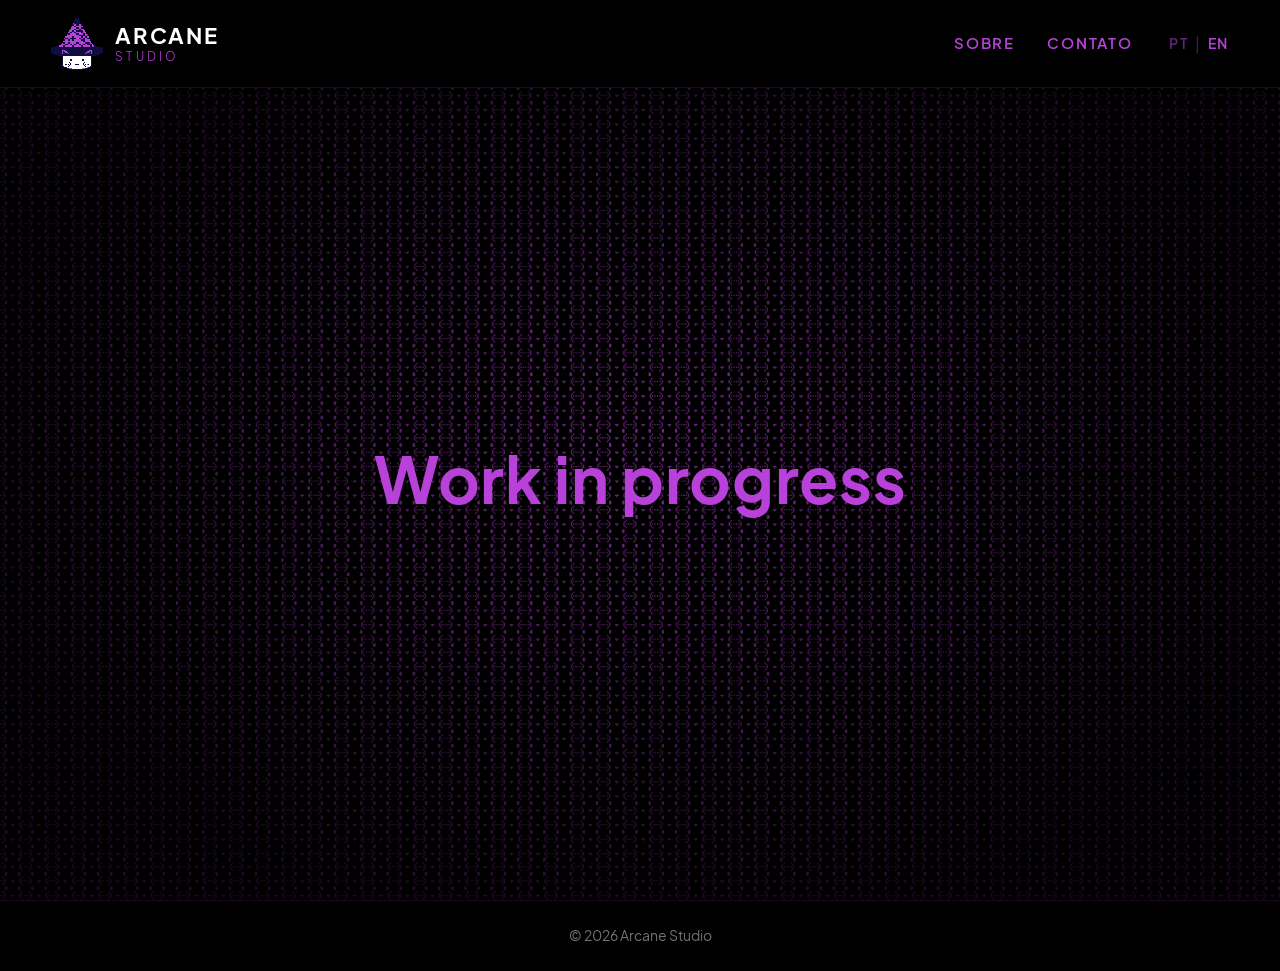
==== beachvolleyballvr/index.html @ 401a867b "add beachvr page and privacy police" ====
<!DOCTYPE html>
<html lang="pt-BR">
  <head>
    <meta charset="UTF-8" />
    <meta name="viewport" content="width=device-width, initial-scale=1.0" />
    <meta name="description" content="Beach Volleyball VR — Arcane Studio" />
    <title>Beach Volleyball VR | Arcane Studio</title>
    <link rel="icon" type="image/png" href="../assets/logos/symbol-official.png" />
    <link rel="stylesheet" href="../css/styles.css" />
  </head>
  <body>
    <header class="site-header">
      <a class="logo" href="../index.html#top" aria-label="Início Arcane Studio">
        <img src="../assets/logos/symbol-official.png" alt="" width="52" height="52" />
        <span class="logo-text">
          <span class="brand">ARCANE</span>
          <span class="studio">STUDIO</span>
        </span>
      </a>
      <nav class="nav" aria-label="Principal">
        <a href="../index.html#about">SOBRE</a>
        <a href="../index.html#contact">CONTATO</a>
        <div class="lang-switch" role="group" aria-label="Idioma">
          <button type="button" class="lang-btn is-active" data-lang="pt" aria-pressed="true">PT</button>
          <span class="lang-sep" aria-hidden="true">|</span>
          <button type="button" class="lang-btn" data-lang="en" aria-pressed="false">EN</button>
        </div>
      </nav>
    </header>

    <main id="top" class="work-in-progress">
      <h1 class="hero-title">Work in progress</h1>
    </main>

    <footer class="site-footer">
      <p>&copy; <span id="year"></span> Arcane Studio</p>
    </footer>

    <script type="module" src="../js/main.js"></script>
  </body>
</html>
---- css/styles.css ----
@font-face {
  font-family: "Pitagon Sans";
  src: url("../assets/fonts/PitagonSansText-Light.ttf") format("truetype");
  font-weight: 300;
  font-style: normal;
  font-display: swap;
}

@font-face {
  font-family: "Pitagon Sans";
  src: url("../assets/fonts/PitagonSansText-Regular.ttf") format("truetype");
  font-weight: 400;
  font-style: normal;
  font-display: swap;
}

@font-face {
  font-family: "Pitagon Sans";
  src: url("../assets/fonts/PitagonSansText-Medium.ttf") format("truetype");
  font-weight: 500;
  font-style: normal;
  font-display: swap;
}

@font-face {
  font-family: "Pitagon Sans";
  src: url("../assets/fonts/PitagonSansText-SemiBold.ttf") format("truetype");
  font-weight: 600;
  font-style: normal;
  font-display: swap;
}

@font-face {
  font-family: "Pitagon Sans";
  src: url("../assets/fonts/PitagonSansText-Bold.ttf") format("truetype");
  font-weight: 700;
  font-style: normal;
  font-display: swap;
}

:root {
  --steel-pink: #b841d9;
  --penn-blue: #042159;
  --midnight-blue: #1c1972;
  --russian-violet: #100e40;
  --jet: #393939;
  --white: #ffffff;
  --black: #000000;
  --header-h: 5.5rem;
}

*,
*::before,
*::after {
  box-sizing: border-box;
  margin: 0;
  padding: 0;
}

html {
  scroll-behavior: smooth;
}

#about,
#contact {
  scroll-margin-top: calc(var(--header-h) + 1rem);
}

body {
  font-family: "Pitagon Sans", "Segoe UI", sans-serif;
  background: var(--black);
  color: var(--white);
  line-height: 1.6;
  overflow-x: hidden;
}

img {
  display: block;
  max-width: 100%;
  height: auto;
}

a {
  color: inherit;
  text-decoration: none;
}

button,
input,
textarea {
  font: inherit;
  color: inherit;
  border: none;
  outline: none;
  background: none;
}

.site-header {
  position: fixed;
  inset: 0 0 auto;
  z-index: 100;
  display: flex;
  align-items: center;
  justify-content: space-between;
  padding: 1rem 4vw;
  height: var(--header-h);
  background: rgba(0, 0, 0, 0.88);
  backdrop-filter: blur(8px);
  border-bottom: 1px solid rgba(184, 65, 217, 0.15);
}

.logo {
  display: inline-flex;
  align-items: center;
  gap: 0.75rem;
}

.logo img {
  width: 3.25rem;
  height: 3.25rem;
  image-rendering: pixelated;
}

.logo-text {
  display: flex;
  flex-direction: column;
  line-height: 1;
}

.logo-text .brand {
  font-family: "Pitagon Sans", sans-serif;
  font-size: 1.35rem;
  font-weight: 700;
  letter-spacing: 0.08em;
  color: var(--white);
}

.logo-text .studio {
  font-size: 0.72rem;
  font-weight: 300;
  letter-spacing: 0.28em;
  color: var(--steel-pink);
  margin-top: 0.25rem;
}

.nav {
  display: flex;
  gap: 2rem;
}

.nav a {
  color: var(--steel-pink);
  font-weight: 600;
  font-size: 0.95rem;
  letter-spacing: 0.12em;
  transition: color 0.25s ease, text-shadow 0.25s ease;
}

.nav a:hover {
  color: var(--white);
  text-shadow: 0 0 18px rgba(184, 65, 217, 0.55);
}

.lang-switch {
  display: inline-flex;
  align-items: center;
  gap: 0.45rem;
  margin-left: 0.25rem;
}

.lang-sep {
  color: rgba(184, 65, 217, 0.45);
  font-weight: 300;
  user-select: none;
}

.lang-btn {
  color: rgba(184, 65, 217, 0.55);
  font-weight: 600;
  font-size: 0.85rem;
  letter-spacing: 0.12em;
  cursor: pointer;
  padding: 0;
  transition: color 0.25s ease, text-shadow 0.25s ease;
}

.lang-btn:hover {
  color: var(--white);
  text-shadow: 0 0 18px rgba(184, 65, 217, 0.55);
}

.lang-btn.is-active {
  color: var(--steel-pink);
}

.hero {
  min-height: 100vh;
  display: grid;
  place-items: center;
  padding: calc(var(--header-h) + 2rem) 1.5rem 4rem;
  background-color: var(--black);
  background-image: url("../assets/patterns/pattern-cat-purple.png");
  background-size: 420px auto;
  background-repeat: repeat;
  position: relative;
}

.work-in-progress {
  min-height: 100vh;
  display: grid;
  place-items: center;
  padding: calc(var(--header-h) + 2rem) 1.5rem 4rem;
  background-color: var(--black);
  background-image: url("../assets/patterns/pattern-cat-purple.png");
  background-size: 420px auto;
  position: relative;
  isolation: isolate;
}

.work-in-progress::before {
  content: "";
  position: absolute;
  inset: 0;
  z-index: -1;
  background: radial-gradient(ellipse at center, rgba(0, 0, 0, 0.35) 0%, rgba(0, 0, 0, 0.82) 75%);
}

.work-in-progress .hero-title {
  text-align: center;
}

.hero::before {
  content: "";
  position: absolute;
  inset: 0;
  background: radial-gradient(ellipse at center, rgba(0, 0, 0, 0.35) 0%, rgba(0, 0, 0, 0.82) 75%);
  pointer-events: none;
}

.hero-content {
  position: relative;
  z-index: 1;
  text-align: center;
  max-width: min(900px, 92vw);
}

.hero-title {
  font-family: "Pitagon Sans", sans-serif;
  font-size: clamp(2.2rem, 5.2vw, 4rem);
  font-weight: 700;
  line-height: 1.2;
  color: var(--steel-pink);
  letter-spacing: 0.01em;
  animation: heroIn 1.1s ease both;
}

@keyframes heroIn {
  from {
    opacity: 0;
    transform: translateY(28px) scale(0.98);
  }
  to {
    opacity: 1;
    transform: translateY(0) scale(1);
  }
}

.about {
  display: grid;
  grid-template-columns: minmax(0, 1fr) minmax(0, 1.15fr);
  gap: clamp(2rem, 5vw, 5rem);
  align-items: center;
  padding: clamp(4rem, 8vw, 7rem) 8vw;
  background: linear-gradient(180deg, var(--russian-violet) 0%, var(--penn-blue) 100%);
}

.about-visual {
  display: flex;
  justify-content: center;
}

.about-visual img {
  width: min(100%, 340px);
  image-rendering: pixelated;
  filter: drop-shadow(0 20px 40px rgba(184, 65, 217, 0.25));
  animation: floaty 5s ease-in-out infinite;
}

@keyframes floaty {
  0%,
  100% {
    transform: translateY(0);
  }
  50% {
    transform: translateY(-12px);
  }
}

.about-label {
  color: var(--steel-pink);
  font-weight: 700;
  letter-spacing: 0.2em;
  font-size: 0.95rem;
  margin-bottom: 0.75rem;
}

.about-title {
  color: var(--steel-pink);
  font-size: clamp(1.6rem, 3vw, 2.35rem);
  font-weight: 700;
  line-height: 1.25;
  margin-bottom: 1.25rem;
  max-width: 16ch;
}

.about-body {
  color: var(--white);
  font-size: clamp(1rem, 1.4vw, 1.15rem);
  font-weight: 300;
  max-width: 42ch;
}

.engine {
  padding: 3.5rem 8vw 0;
  background: var(--black);
}

.engine-row {
  display: flex;
  align-items: center;
  justify-content: space-between;
  gap: 1.5rem;
  flex-wrap: wrap;
  margin-bottom: 2.5rem;
}

.engine-title {
  color: var(--steel-pink);
  font-size: clamp(1.4rem, 2.5vw, 2rem);
  font-weight: 700;
}

.btn {
  display: inline-flex;
  align-items: center;
  justify-content: center;
  gap: 0.65rem;
  border-radius: 999px;
  padding: 0.85rem 1.6rem;
  font-weight: 600;
  letter-spacing: 0.04em;
  transition: transform 0.2s ease, box-shadow 0.2s ease, background 0.2s ease;
  cursor: pointer;
}

.btn:hover {
  transform: translateY(-2px);
}

.btn-engine {
  background: var(--midnight-blue);
  color: var(--white);
  box-shadow: 0 0 0 1px rgba(184, 65, 217, 0.35);
}

.btn-engine:hover {
  background: var(--steel-pink);
  box-shadow: 0 10px 30px rgba(184, 65, 217, 0.35);
}

.btn-engine img {
  width: 1.25rem;
  height: 1.25rem;
}

.engine-band {
  height: clamp(4.5rem, 10vw, 7rem);
  background-image: url("../assets/patterns/mesh-pixel.png");
  background-size: auto 100%;
  background-repeat: repeat-x;
  background-position: center;
  opacity: 0.85;
  border-top: 1px solid rgba(184, 65, 217, 0.2);
  border-bottom: 1px solid rgba(184, 65, 217, 0.2);
}

.features {
  padding: clamp(4rem, 8vw, 6.5rem) 8vw;
  background: var(--russian-violet);
  text-align: center;
}

.features-intro {
  color: var(--steel-pink);
  font-size: clamp(1.25rem, 2.4vw, 1.85rem);
  font-weight: 600;
  max-width: 24ch;
  margin: 0 auto 3.5rem;
  line-height: 1.35;
}

.features-grid {
  display: grid;
  grid-template-columns: repeat(3, minmax(0, 1fr));
  gap: clamp(2rem, 5vw, 4rem);
  max-width: 1000px;
  margin: 0 auto;
}

.feature {
  display: flex;
  flex-direction: column;
  align-items: center;
  gap: 1.25rem;
}

.feature img {
  width: 4.5rem;
  height: 4.5rem;
  object-fit: contain;
  image-rendering: pixelated;
  transition: transform 0.35s ease;
}

.feature:hover img {
  transform: scale(1.08) rotate(-3deg);
}

.feature p {
  color: var(--white);
  font-size: 1rem;
  font-weight: 400;
  max-width: 16ch;
  line-height: 1.4;
}

.contact {
  padding: clamp(4rem, 8vw, 6rem) 8vw;
  background: linear-gradient(180deg, var(--penn-blue) 0%, var(--russian-violet) 100%);
}

.contact-heading {
  font-size: clamp(2rem, 4vw, 3rem);
  font-weight: 700;
  letter-spacing: 0.08em;
  margin-bottom: 2rem;
  color: var(--white);
}

.contact-list {
  list-style: none;
  display: flex;
  flex-direction: column;
  gap: 1.1rem;
}

.contact-list a {
  display: inline-flex;
  align-items: center;
  gap: 0.9rem;
  color: var(--white);
  font-size: clamp(1rem, 1.5vw, 1.15rem);
  transition: color 0.2s ease;
}

.contact-list a:hover {
  color: var(--steel-pink);
}

.contact-list img {
  width: 1.6rem;
  height: 1.6rem;
  object-fit: contain;
  flex-shrink: 0;
}

.message {
  position: relative;
  padding: clamp(4rem, 8vw, 6.5rem) 8vw;
  background-color: var(--black);
  background-image: url("../assets/patterns/pattern-cat-blue.png");
  background-size: 480px auto;
  background-repeat: repeat;
  overflow: hidden;
}

.message::before {
  content: "";
  position: absolute;
  inset: 0;
  background: rgba(0, 0, 0, 0.72);
}

.message-mascot {
  position: absolute;
  width: clamp(7rem, 16vw, 12rem);
  opacity: 0.22;
  image-rendering: pixelated;
  pointer-events: none;
  z-index: 0;
}

.message-mascot.tl {
  top: 1.5rem;
  left: 1.5rem;
}

.message-mascot.tr {
  top: 1.5rem;
  right: 1.5rem;
  transform: scaleX(-1);
}

.message-mascot.bl {
  bottom: 1.5rem;
  left: 1.5rem;
}

.message-mascot.br {
  bottom: 1.5rem;
  right: 1.5rem;
  transform: scaleX(-1);
}

.message-inner {
  position: relative;
  z-index: 1;
  max-width: 520px;
  margin: 0 auto;
}

.message-title {
  text-align: center;
  font-size: clamp(1.5rem, 3vw, 2.1rem);
  font-weight: 700;
  letter-spacing: 0.14em;
  margin-bottom: 2rem;
}

.form {
  display: flex;
  flex-direction: column;
  gap: 1rem;
}

.form input,
.form textarea {
  width: 100%;
  background: var(--penn-blue);
  border: 1px solid rgba(184, 65, 217, 0.25);
  border-radius: 4px;
  padding: 0.95rem 1.1rem;
  color: var(--white);
  transition: border-color 0.2s ease, box-shadow 0.2s ease;
}

.form input::placeholder,
.form textarea::placeholder {
  color: rgba(255, 255, 255, 0.55);
}

.form input:focus,
.form textarea:focus {
  border-color: var(--steel-pink);
  box-shadow: 0 0 0 3px rgba(184, 65, 217, 0.2);
}

.form textarea {
  min-height: 140px;
  resize: vertical;
}

.btn-send {
  align-self: center;
  margin-top: 0.75rem;
  min-width: 10rem;
  background: var(--steel-pink);
  color: var(--white);
  box-shadow: 0 8px 28px rgba(184, 65, 217, 0.35);
}

.btn-send:hover {
  background: #c85ee6;
  box-shadow: 0 12px 36px rgba(184, 65, 217, 0.5);
}

.form-status {
  text-align: center;
  min-height: 1.5rem;
  font-size: 0.95rem;
  color: var(--steel-pink);
  opacity: 0;
  transition: opacity 0.3s ease;
}

.form-status.is-visible {
  opacity: 1;
}

.site-footer {
  padding: 1.5rem 8vw;
  text-align: center;
  background: var(--black);
  color: rgba(255, 255, 255, 0.45);
  font-size: 0.85rem;
  border-top: 1px solid rgba(184, 65, 217, 0.12);
}

.site-footer .privacy-link {
  display: inline-block;
  margin-top: 0.35rem;
  color: var(--steel-pink);
  transition: color 0.2s ease;
}

.site-footer .privacy-link:hover {
  color: var(--white);
}

.privacy-page {
  min-height: 100vh;
  padding: calc(var(--header-h) + 3rem) 8vw 4rem;
  background: linear-gradient(180deg, var(--russian-violet) 0%, var(--penn-blue) 100%);
}

.privacy-content {
  max-width: 860px;
  margin: 0 auto;
}

.privacy-content h1 {
  color: var(--steel-pink);
  font-size: clamp(2.2rem, 5vw, 3.5rem);
  line-height: 1.2;
  margin-bottom: 0.4rem;
}

.privacy-content .last-updated {
  color: rgba(255, 255, 255, 0.7);
  margin-bottom: 2.25rem;
}

.privacy-content section {
  margin-top: 2rem;
}

.privacy-content h2 {
  color: var(--steel-pink);
  font-size: clamp(1.25rem, 2.5vw, 1.6rem);
  line-height: 1.3;
  margin-bottom: 0.65rem;
}

.privacy-content p,
.privacy-content li {
  color: rgba(255, 255, 255, 0.9);
  font-size: 1rem;
  font-weight: 300;
}

.privacy-content p + p {
  margin-top: 0.8rem;
}

.privacy-content ul {
  padding-left: 1.4rem;
  margin-top: 0.6rem;
}

.privacy-content li + li {
  margin-top: 0.3rem;
}

.privacy-content a {
  color: var(--steel-pink);
  text-decoration: underline;
  text-underline-offset: 0.2em;
}

.privacy-content a:hover {
  color: var(--white);
}

.reveal {
  opacity: 0;
  transform: translateY(24px);
  transition: opacity 0.7s ease, transform 0.7s ease;
}

.reveal.is-visible {
  opacity: 1;
  transform: translateY(0);
}

@media (max-width: 860px) {
  .about {
    grid-template-columns: 1fr;
    text-align: center;
  }

  .about-title,
  .about-body {
    margin-left: auto;
    margin-right: auto;
  }

  .about-visual img {
    width: min(100%, 260px);
  }

  .features-grid {
    grid-template-columns: 1fr;
    gap: 2.5rem;
  }

  .engine-row {
    flex-direction: column;
    align-items: flex-start;
  }

  .message-mascot {
    opacity: 0.12;
  }
}

@media (max-width: 560px) {
  .site-header {
    padding: 0.85rem 5vw;
  }

  .logo img {
    width: 2.6rem;
    height: 2.6rem;
  }

  .logo-text .brand {
    font-size: 1.1rem;
  }

  .nav {
    gap: 1.1rem;
  }

  .nav a {
    font-size: 0.8rem;
  }

  .hero-content {
    max-width: min(900px, 92vw);
  }

  .message-mascot.tl,
  .message-mascot.tr {
    display: none;
  }
}
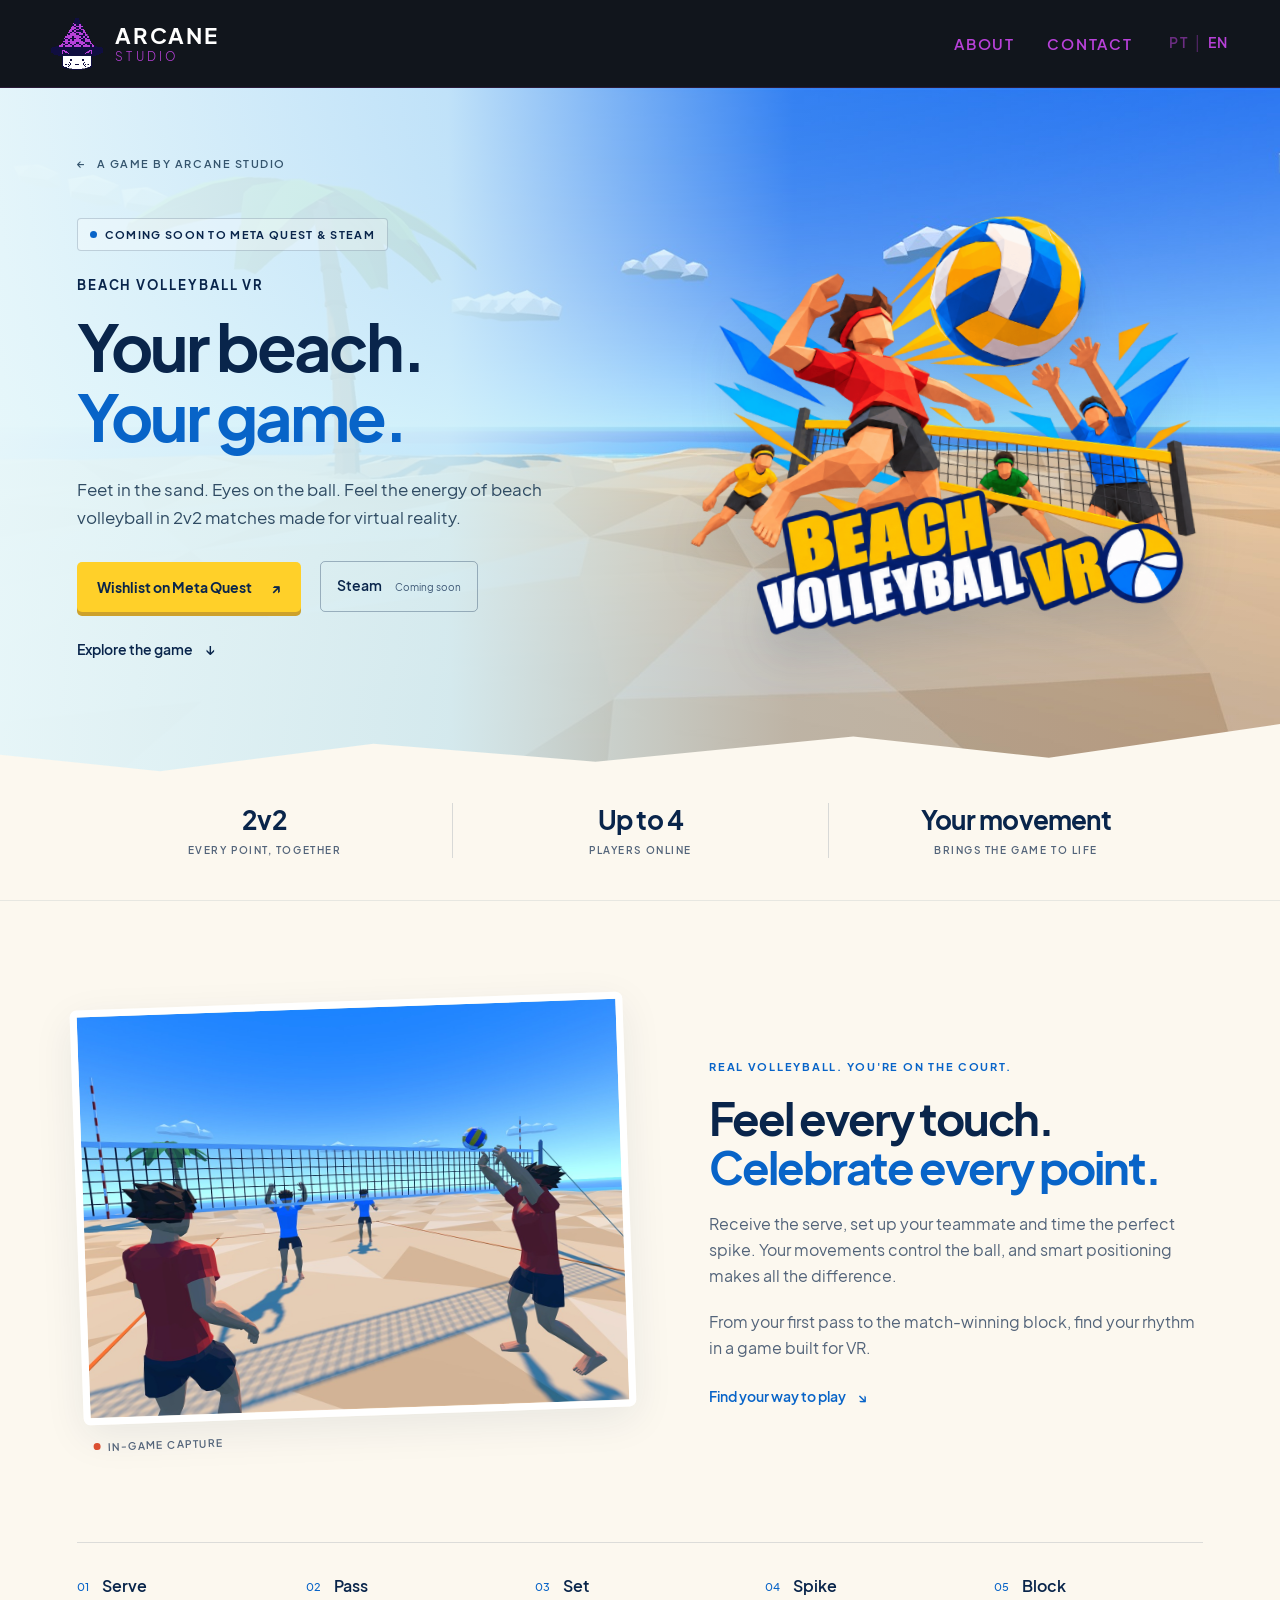
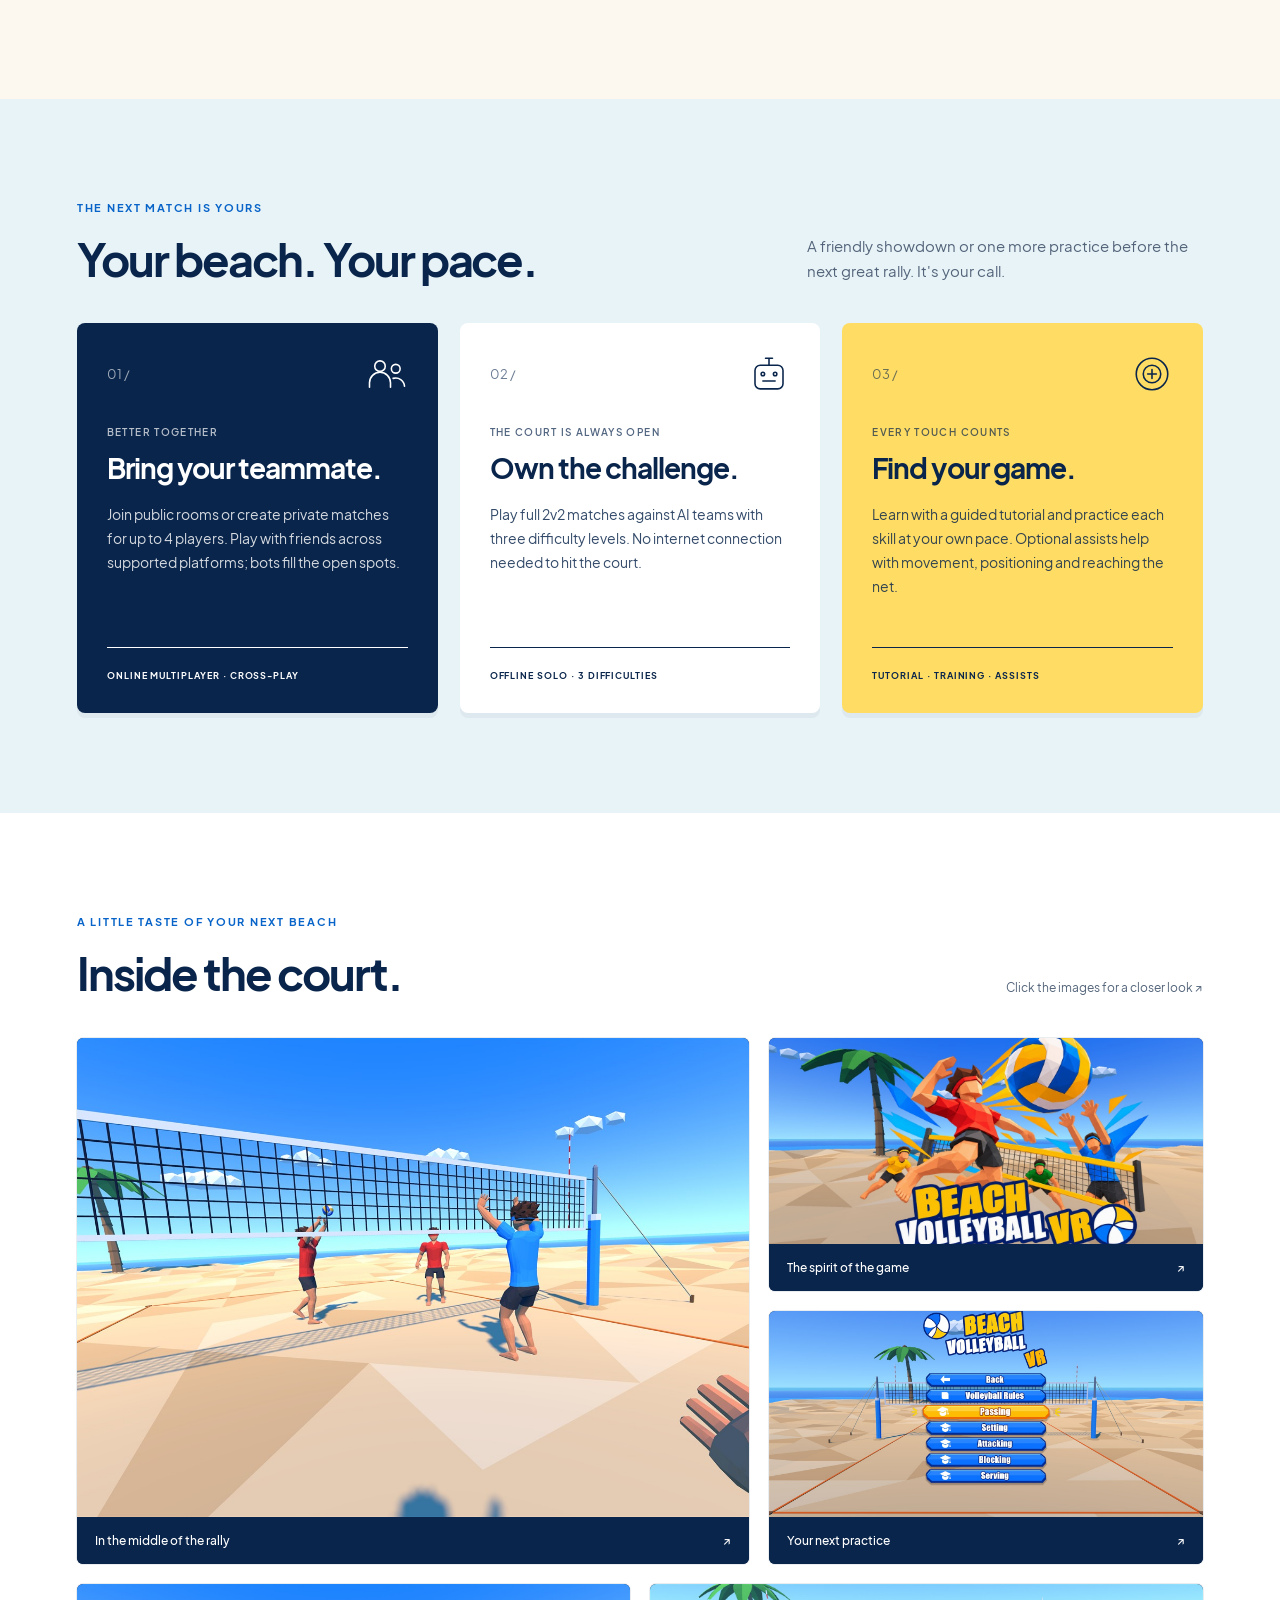
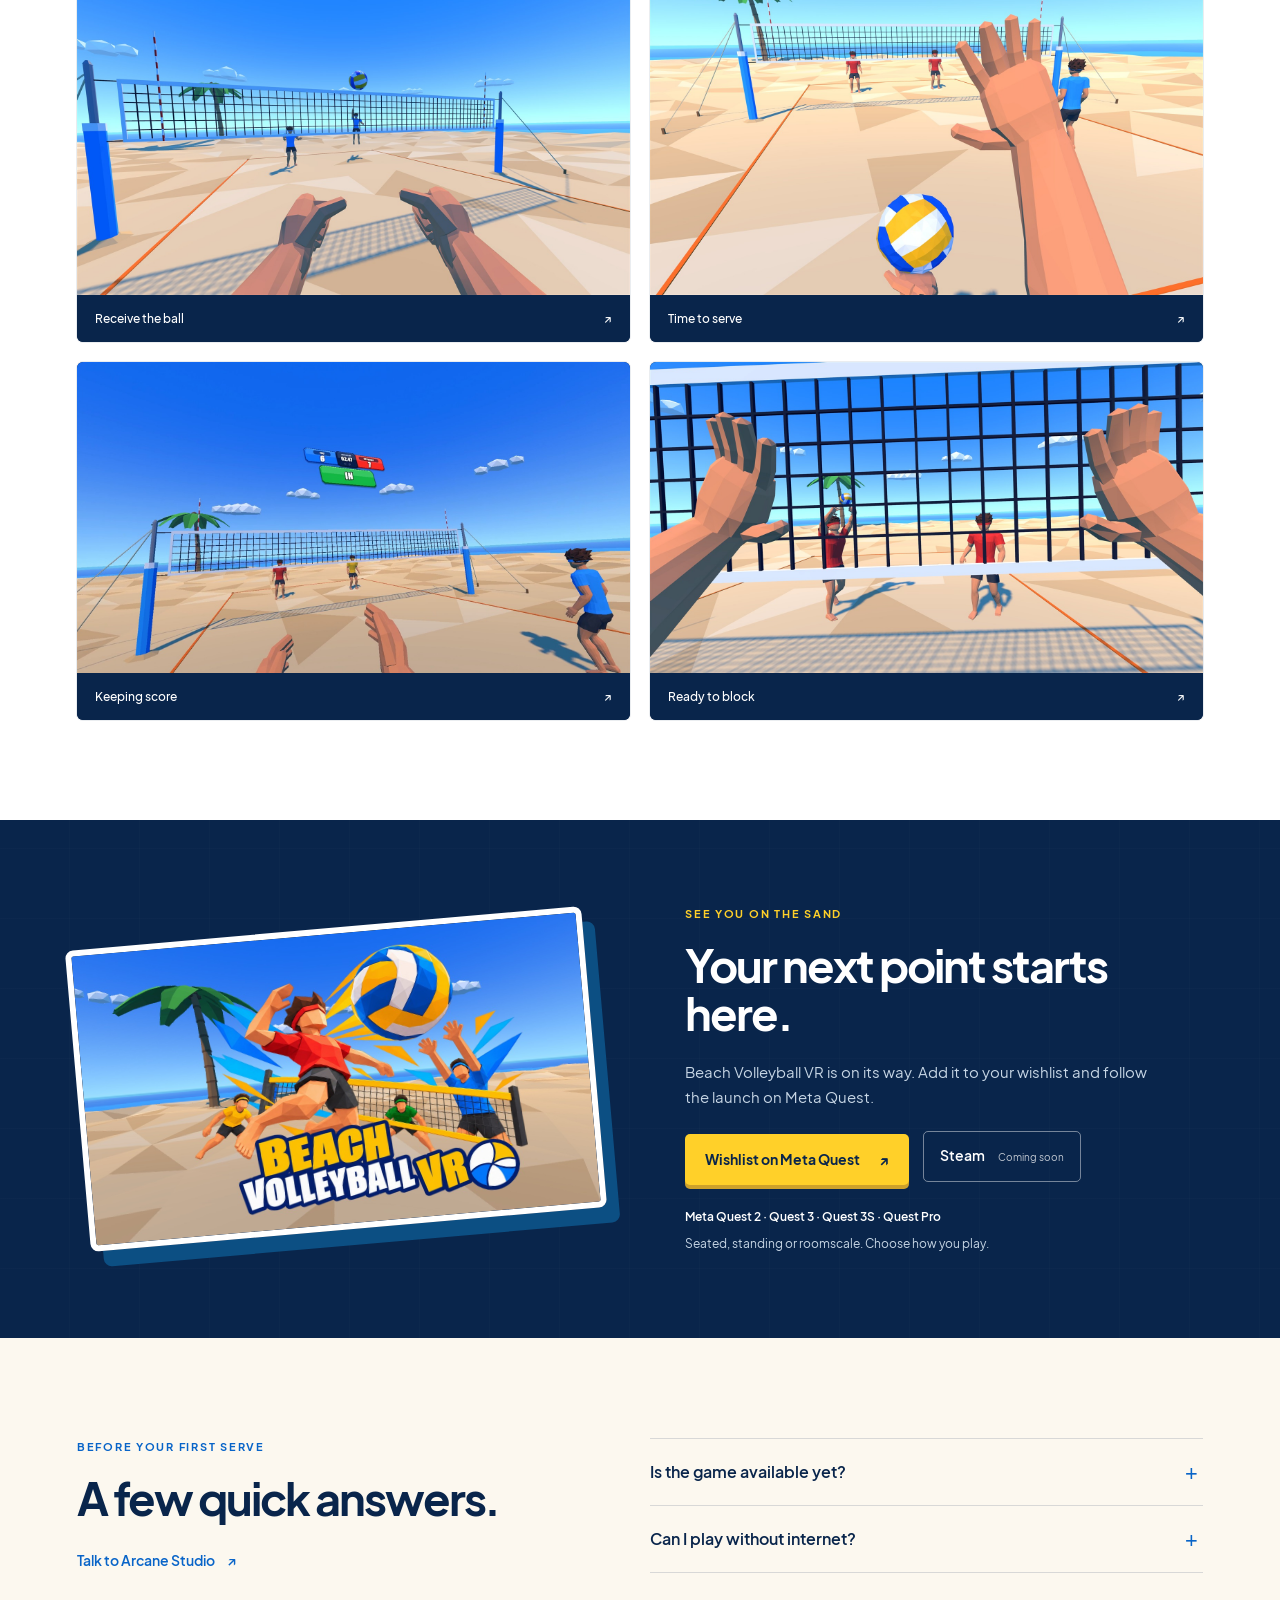
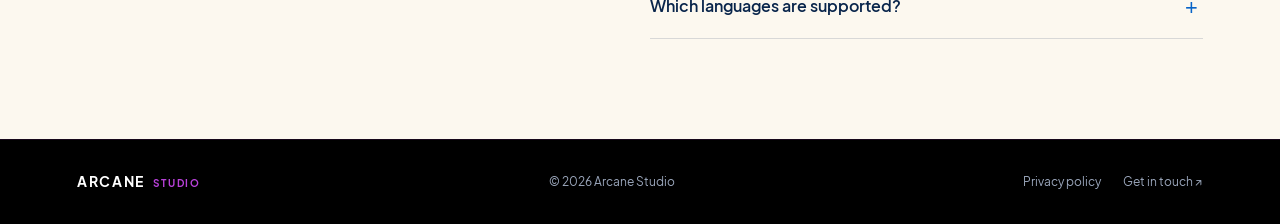
==== commit 423fdd02: "update beach volleyball vr page" ====
--- a/beachvolleyballvr/index.html
+++ b/beachvolleyballvr/index.html
@@ -3,24 +3,91 @@
   <head>
     <meta charset="UTF-8" />
     <meta name="viewport" content="width=device-width, initial-scale=1.0" />
-    <meta name="description" content="Beach Volleyball VR — Arcane Studio" />
-    <title>Beach Volleyball VR | Arcane Studio</title>
+    <meta name="theme-color" content="#09254b" />
+    <title data-i18n="page_title">Beach Volleyball VR — Vôlei de praia em VR | Arcane Studio</title>
+    <meta name="robots" content="index, follow, max-image-preview:large" />
+    <meta name="description" data-i18n-content="meta_description" content="Entre na quadra em Beach Volleyball VR. Vôlei de praia 2v2, multiplayer online, partidas solo e treino em realidade virtual. Em breve no Meta Quest e na Steam." />
+    <meta property="og:title" content="Beach Volleyball VR | Arcane Studio" />
+    <meta property="og:description" data-i18n-content="meta_description" content="Entre na quadra em Beach Volleyball VR. Vôlei de praia 2v2, multiplayer online, partidas solo e treino em realidade virtual. Em breve no Meta Quest e na Steam." />
+    <meta property="og:site_name" content="Arcane Studio" />
+    <meta property="og:locale" data-i18n-content="social_locale" content="pt_BR" />
+    <meta property="og:type" content="website" />
+    <meta property="og:url" content="https://arcanestudio.dev.br/beachvolleyballvr/" />
+    <meta property="og:image" content="https://arcanestudio.dev.br/assets/beachvolleyballvr/store-main.jpg" />
+    <meta property="og:image:width" content="1232" />
+    <meta property="og:image:height" content="706" />
+    <meta property="og:image:alt" data-i18n-content="social_image_alt" content="Arte oficial de Beach Volleyball VR com jogadores e uma bola de vôlei na praia" />
+    <meta name="twitter:card" content="summary_large_image" />
+    <meta name="twitter:title" content="Beach Volleyball VR | Arcane Studio" />
+    <meta name="twitter:description" data-i18n-content="meta_description" content="Entre na quadra em Beach Volleyball VR. Vôlei de praia 2v2, multiplayer online, partidas solo e treino em realidade virtual. Em breve no Meta Quest e na Steam." />
+    <meta name="twitter:image" content="https://arcanestudio.dev.br/assets/beachvolleyballvr/store-main.jpg" />
+    <meta name="twitter:image:alt" data-i18n-content="social_image_alt" content="Arte oficial de Beach Volleyball VR com jogadores e uma bola de vôlei na praia" />
+    <link rel="canonical" href="https://arcanestudio.dev.br/beachvolleyballvr/" />
     <link rel="icon" type="image/png" href="../assets/logos/symbol-official.png" />
+    <link rel="preload" as="image" href="../assets/beachvolleyballvr/key-art.png" />
     <link rel="stylesheet" href="../css/styles.css" />
+    <link rel="stylesheet" href="../css/beachvolleyballvr.css" />
+    <script type="application/ld+json">
+      {
+        "@context": "https://schema.org",
+        "@graph": [
+          {
+            "@type": "Organization",
+            "@id": "https://arcanestudio.dev.br/#organization",
+            "name": "Arcane Studio",
+            "url": "https://arcanestudio.dev.br/",
+            "logo": "https://arcanestudio.dev.br/assets/logos/symbol-official.png"
+          },
+          {
+            "@type": "WebSite",
+            "@id": "https://arcanestudio.dev.br/#website",
+            "name": "Arcane Studio",
+            "url": "https://arcanestudio.dev.br/",
+            "publisher": { "@id": "https://arcanestudio.dev.br/#organization" }
+          },
+          {
+            "@type": "WebPage",
+            "@id": "https://arcanestudio.dev.br/beachvolleyballvr/#webpage",
+            "url": "https://arcanestudio.dev.br/beachvolleyballvr/",
+            "name": "Beach Volleyball VR | Arcane Studio",
+            "inLanguage": "pt-BR",
+            "isPartOf": { "@id": "https://arcanestudio.dev.br/#website" },
+            "mainEntity": { "@id": "https://arcanestudio.dev.br/beachvolleyballvr/#game" },
+            "primaryImageOfPage": { "@type": "ImageObject", "url": "https://arcanestudio.dev.br/assets/beachvolleyballvr/store-main.jpg", "width": 1232, "height": 706 }
+          },
+          {
+            "@type": "VideoGame",
+            "@id": "https://arcanestudio.dev.br/beachvolleyballvr/#game",
+            "name": "Beach Volleyball VR",
+            "url": "https://arcanestudio.dev.br/beachvolleyballvr/",
+            "description": "Jogo de vôlei de praia em realidade virtual com partidas 2v2, multiplayer online para até quatro jogadores, partidas solo offline contra IA e treino guiado. Em breve no Meta Quest e na Steam.",
+            "genre": ["Sports", "Volleyball"],
+            "applicationCategory": "GameApplication",
+            "gamePlatform": ["Meta Quest 2", "Meta Quest 3", "Meta Quest 3S", "Meta Quest Pro", "Steam"],
+            "playMode": ["https://schema.org/SinglePlayer", "https://schema.org/MultiPlayer", "https://schema.org/CoOp"],
+            "numberOfPlayers": { "@type": "QuantitativeValue", "minValue": 1, "maxValue": 4 },
+            "inLanguage": ["pt-BR", "en", "es-ES", "fr-FR", "de", "ja", "zh-CN"],
+            "publisher": { "@id": "https://arcanestudio.dev.br/#organization" },
+            "author": { "@id": "https://arcanestudio.dev.br/#organization" },
+            "image": "https://arcanestudio.dev.br/assets/beachvolleyballvr/store-main.jpg",
+            "screenshot": ["https://arcanestudio.dev.br/assets/beachvolleyballvr/gameplay-team.jpg", "https://arcanestudio.dev.br/assets/beachvolleyballvr/gameplay-court.jpg", "https://arcanestudio.dev.br/assets/beachvolleyballvr/gameplay-pass.jpg", "https://arcanestudio.dev.br/assets/beachvolleyballvr/gameplay-serve.jpg", "https://arcanestudio.dev.br/assets/beachvolleyballvr/gameplay-score.jpg", "https://arcanestudio.dev.br/assets/beachvolleyballvr/gameplay-block.jpg"],
+            "sameAs": ["https://www.meta.com/experiences/beach-volleyball-vr/1376538408868746/"]
+          }
+        ]
+      }
+    </script>
   </head>
-  <body>
+  <body class="beach-page">
+    <a class="skip-link" href="#main" data-i18n="skip">Pular para o conteúdo</a>
     <header class="site-header">
-      <a class="logo" href="../index.html#top" aria-label="Início Arcane Studio">
+      <a class="logo" href="../" data-i18n-aria="logo_home" aria-label="Início Arcane Studio">
         <img src="../assets/logos/symbol-official.png" alt="" width="52" height="52" />
-        <span class="logo-text">
-          <span class="brand">ARCANE</span>
-          <span class="studio">STUDIO</span>
-        </span>
+        <span class="logo-text"><span class="brand">ARCANE</span><span class="studio">STUDIO</span></span>
       </a>
-      <nav class="nav" aria-label="Principal">
-        <a href="../index.html#about">SOBRE</a>
-        <a href="../index.html#contact">CONTATO</a>
-        <div class="lang-switch" role="group" aria-label="Idioma">
+      <nav class="nav" data-i18n-aria="nav_primary" aria-label="Principal">
+        <a href="../#about" data-i18n="nav_about">SOBRE</a>
+        <a href="../#contact" data-i18n="nav_contact">CONTATO</a>
+        <div class="lang-switch" role="group" data-i18n-aria="lang_switch" aria-label="Idioma">
           <button type="button" class="lang-btn is-active" data-lang="pt" aria-pressed="true">PT</button>
           <span class="lang-sep" aria-hidden="true">|</span>
           <button type="button" class="lang-btn" data-lang="en" aria-pressed="false">EN</button>
@@ -28,14 +95,100 @@
       </nav>
     </header>
 
-    <main id="top" class="work-in-progress">
-      <h1 class="hero-title">Work in progress</h1>
+    <main id="main">
+      <section class="beach-hero" aria-labelledby="game-title">
+        <div class="hero-scene" aria-hidden="true"></div>
+        <div class="beach-container hero-layout">
+          <div class="beach-hero-copy">
+            <a class="back-link" href="../"><span aria-hidden="true">←</span> <span data-i18n="back">UM JOGO DA ARCANE STUDIO</span></a>
+            <p class="release-tag"><span class="status-dot" aria-hidden="true"></span><span data-i18n="release">EM BREVE NO META QUEST E NA STEAM</span></p>
+            <h1 class="game-name" id="game-title">BEACH VOLLEYBALL VR</h1>
+            <p class="hero-tagline"><span data-i18n="hero_line_one">A praia é sua.</span><br /><span class="hero-accent" data-i18n="hero_line_two">O jogo também.</span></p>
+            <p class="hero-description" data-i18n="hero_description">Pés na areia. Olhos na bola. Sinta a energia do vôlei de praia em partidas 2v2 feitas para a realidade virtual.</p>
+            <div class="hero-actions">
+              <a class="beach-button button-yellow" href="https://www.meta.com/pt-br/experiences/beach-volleyball-vr/1376538408868746/" target="_blank" rel="noopener noreferrer"><span data-i18n="wishlist">Lista de desejos no Meta Quest</span><span aria-hidden="true">↗</span></a>
+              <a class="steam-link" role="link" aria-disabled="true"><span>Steam</span><span data-i18n="steam_soon">Em breve</span></a>
+              <a class="text-link" href="#gameplay"><span data-i18n="explore">Conheça o jogo</span><span aria-hidden="true">↓</span></a>
+            </div>
+          </div>
+          <div class="hero-art">
+            <img src="../assets/beachvolleyballvr/key-art.png" width="1280" height="720" fetchpriority="high" alt="Arte de Beach Volleyball VR: uma cortada e um bloqueio em uma partida de vôlei de praia" data-i18n-alt="key_art_alt" />
+          </div>
+        </div>
+        <svg class="sand-edge" viewBox="0 0 1440 70" preserveAspectRatio="none" aria-hidden="true"><path d="M0 39L180 60L420 25L670 48L960 16L1180 43L1440 0V70H0Z" fill="currentColor" /></svg>
+      </section>
+
+      <div class="quick-facts">
+        <div class="beach-container facts-grid">
+          <p><strong>2v2</strong><span data-i18n="fact_matches">CADA PONTO, EM EQUIPE</span></p>
+          <p><strong data-i18n="fact_players_value">Até 4</strong><span data-i18n="fact_players">JOGADORES ONLINE</span></p>
+          <p><strong data-i18n="fact_movement_value">Seu movimento</strong><span data-i18n="fact_movement">DÁ VIDA À JOGADA</span></p>
+        </div>
+      </div>
+
+      <section class="gameplay-section beach-section" id="gameplay" aria-labelledby="gameplay-title">
+        <div class="beach-container gameplay-grid">
+          <figure class="gameplay-photo">
+            <img src="../assets/beachvolleyballvr/gameplay-team.jpg" alt="Duas equipes disputam a bola junto à rede em uma quadra de praia" data-i18n-alt="team_alt" width="1600" height="900" loading="lazy" />
+            <figcaption><span class="photo-dot" aria-hidden="true"></span><span data-i18n="in_game">CAPTURA DO JOGO</span></figcaption>
+          </figure>
+          <div class="section-copy">
+            <p class="eyebrow" data-i18n="gameplay_label">É VÔLEI. É VOCÊ EM QUADRA.</p>
+            <h2 id="gameplay-title"><span data-i18n="gameplay_title_one">Sinta cada toque.</span><br /><span class="blue-text" data-i18n="gameplay_title_two">Vibre a cada ponto.</span></h2>
+            <p data-i18n="gameplay_body">Receba o saque, levante para sua dupla e encontre a hora certa de cortar. Aqui, seus movimentos comandam a bola, e uma boa posição faz toda a diferença.</p>
+            <p data-i18n="gameplay_body_two">Da primeira manchete ao bloqueio decisivo, entre no ritmo de uma partida feita para VR.</p>
+            <a class="text-link blue-text" href="#play"><span data-i18n="find_mode">Encontre seu jeito de jogar</span><span aria-hidden="true">↘</span></a>
+          </div>
+        </div>
+        <div class="beach-container movement-strip" aria-label="Ações de vôlei" data-i18n-aria="movement_label">
+          <span><b>01</b><span data-i18n="move_serve">Saque</span></span><span><b>02</b><span data-i18n="move_pass">Manchete</span></span><span><b>03</b><span data-i18n="move_set">Levantamento</span></span><span><b>04</b><span data-i18n="move_spike">Cortada</span></span><span><b>05</b><span data-i18n="move_block">Bloqueio</span></span>
+        </div>
+      </section>
+
+      <section class="play-section beach-section" id="play" aria-labelledby="play-title">
+        <div class="beach-container">
+          <div class="section-heading"><div><p class="eyebrow" data-i18n="play_label">A PRÓXIMA PARTIDA É SUA</p><h2 id="play-title" data-i18n="play_title">Sua praia. Seu ritmo.</h2></div><p data-i18n="play_intro">Uma disputa entre amigos ou só mais um treino antes do próximo grande rally. Você escolhe.</p></div>
+          <div class="mode-grid">
+            <article class="mode-card mode-online"><div class="mode-top"><span class="mode-number">01 /</span><svg viewBox="0 0 48 48" fill="none" aria-hidden="true"><circle cx="16" cy="15" r="6"/><circle cx="34" cy="18" r="5"/><path d="M4 39v-5a12 12 0 0124 0v5M31 29a10 10 0 0113 9"/></svg></div><p class="mode-kicker" data-i18n="online_kicker">JUNTOS NA AREIA</p><h3 data-i18n="online_title">Chame sua dupla.</h3><p data-i18n="online_body">Entre em salas públicas ou crie partidas privadas para até 4 jogadores. Jogue com amigos entre plataformas compatíveis; bots completam as vagas livres.</p><span class="mode-bottom" data-i18n="online_bottom">MULTIPLAYER ONLINE · CROSS-PLAY</span></article>
+            <article class="mode-card mode-solo"><div class="mode-top"><span class="mode-number">02 /</span><svg viewBox="0 0 48 48" fill="none" aria-hidden="true"><rect x="8" y="14" width="32" height="27" rx="6"/><path d="M24 14V6M20 6h8M17 32h14"/><circle cx="17" cy="24" r="2"/><circle cx="31" cy="24" r="2"/></svg></div><p class="mode-kicker" data-i18n="solo_kicker">A QUADRA ESTÁ SEMPRE ABERTA</p><h3 data-i18n="solo_title">O desafio é seu.</h3><p data-i18n="solo_body">Dispute partidas 2v2 completas contra equipes de IA, com três níveis de dificuldade. Sem precisar de internet para entrar em quadra.</p><span class="mode-bottom" data-i18n="solo_bottom">SOLO OFFLINE · 3 DIFICULDADES</span></article>
+            <article class="mode-card mode-training"><div class="mode-top"><span class="mode-number">03 /</span><svg viewBox="0 0 48 48" fill="none" aria-hidden="true"><circle cx="24" cy="24" r="18"/><circle cx="24" cy="24" r="10"/><path d="M24 19v10M19 24h10"/></svg></div><p class="mode-kicker" data-i18n="training_kicker">CADA TOQUE CONTA</p><h3 data-i18n="training_title">Encontre seu jogo.</h3><p data-i18n="training_body">Aprenda com o tutorial guiado e pratique cada fundamento no seu tempo. Assistências opcionais ajudam na movimentação, no posicionamento e no alcance à rede.</p><span class="mode-bottom" data-i18n="training_bottom">TUTORIAL · TREINO · ASSISTÊNCIAS</span></article>
+          </div>
+        </div>
+      </section>
+
+      <section class="gallery-section beach-section" id="gallery" aria-labelledby="gallery-title">
+        <div class="beach-container">
+          <div class="section-heading"><div><p class="eyebrow" data-i18n="gallery_label">UM PEDACINHO DA SUA PRÓXIMA PRAIA</p><h2 id="gallery-title" data-i18n="gallery_title">Dentro da quadra.</h2></div><span class="gallery-hint" data-i18n="gallery_hint">Clique nas imagens para ampliar ↗</span></div>
+          <div class="gallery-grid">
+            <button class="gallery-item gallery-featured" type="button" data-gallery="../assets/beachvolleyballvr/gameplay-court.jpg"><img src="../assets/beachvolleyballvr/gameplay-court.jpg" alt="Visão em primeira pessoa de um rally, com um jogador preparando um bloqueio" data-i18n-alt="court_alt" width="1600" height="900" loading="lazy" /><span><span data-i18n="gallery_rally">No meio do rally</span><span aria-hidden="true">↗</span></span></button>
+            <button class="gallery-item" type="button" data-gallery="../assets/beachvolleyballvr/store-main.jpg"><img src="../assets/beachvolleyballvr/store-main.jpg" alt="Arte oficial de Beach Volleyball VR sobre a praia do jogo" data-i18n-alt="store_alt" width="1232" height="706" loading="lazy" /><span><span data-i18n="gallery_art">O clima do jogo</span><span aria-hidden="true">↗</span></span></button>
+            <button class="gallery-item" type="button" data-gallery="../assets/beachvolleyballvr/training.jpg"><img src="../assets/beachvolleyballvr/training.jpg" alt="Menu de treino com opções para praticar os fundamentos do vôlei" data-i18n-alt="training_alt" width="1600" height="900" loading="lazy" /><span><span data-i18n="gallery_training">Seu próximo treino</span><span aria-hidden="true">↗</span></span></button>
+          </div>
+          <div class="gallery-more">
+            <button class="gallery-item" type="button" data-gallery="../assets/beachvolleyballvr/gameplay-pass.jpg"><img src="../assets/beachvolleyballvr/gameplay-pass.jpg" alt="Visão em primeira pessoa de um jogador recebendo a bola com uma manchete" data-i18n-alt="pass_alt" width="1600" height="900" loading="lazy" /><span><span data-i18n="gallery_pass">A recepção</span><span aria-hidden="true">↗</span></span></button>
+            <button class="gallery-item" type="button" data-gallery="../assets/beachvolleyballvr/gameplay-serve.jpg"><img src="../assets/beachvolleyballvr/gameplay-serve.jpg" alt="Jogador com a bola em uma mão e a outra levantada para sacar" data-i18n-alt="serve_alt" width="1600" height="900" loading="lazy" /><span><span data-i18n="gallery_serve">Hora do saque</span><span aria-hidden="true">↗</span></span></button>
+            <button class="gallery-item" type="button" data-gallery="../assets/beachvolleyballvr/gameplay-score.jpg"><img src="../assets/beachvolleyballvr/gameplay-score.jpg" alt="Jogador olhando para o placar e o tempo de partida acima da quadra" data-i18n-alt="score_alt" width="1600" height="900" loading="lazy" /><span><span data-i18n="gallery_score">De olho no placar</span><span aria-hidden="true">↗</span></span></button>
+            <button class="gallery-item" type="button" data-gallery="../assets/beachvolleyballvr/gameplay-block.jpg"><img src="../assets/beachvolleyballvr/gameplay-block.jpg" alt="Visão em primeira pessoa de um jogador com as mãos levantadas junto à rede, preparando um bloqueio" data-i18n-alt="block_alt" width="1600" height="900" loading="lazy" /><span><span data-i18n="gallery_block">Pronto para o bloqueio</span><span aria-hidden="true">↗</span></span></button>
+          </div>
+        </div>
+      </section>
+
+      <section class="wishlist-section" id="wishlist" aria-labelledby="wishlist-title">
+        <div class="beach-container wishlist-layout">
+          <div class="wishlist-art"><img src="../assets/beachvolleyballvr/store-main.jpg" width="1232" height="706" alt="" loading="lazy" /></div>
+          <div class="wishlist-copy"><p class="eyebrow" data-i18n="wishlist_label">NOS VEMOS NA AREIA</p><h2 id="wishlist-title" data-i18n="wishlist_title">Seu próximo ponto começa aqui.</h2><p data-i18n="wishlist_body">Beach Volleyball VR está chegando. Adicione à sua lista de desejos e acompanhe o lançamento no Meta Quest.</p><div class="store-actions"><a class="beach-button button-yellow" href="https://www.meta.com/pt-br/experiences/beach-volleyball-vr/1376538408868746/" target="_blank" rel="noopener noreferrer"><span data-i18n="wishlist">Lista de desejos no Meta Quest</span><span aria-hidden="true">↗</span></a><a class="steam-link" role="link" aria-disabled="true"><span>Steam</span><span data-i18n="steam_soon">Em breve</span></a></div><p class="platforms">Meta Quest 2 · Quest 3 · Quest 3S · Quest Pro</p><p class="play-styles" data-i18n="play_styles">Sentado, em pé ou em escala do cômodo. Você escolhe como jogar.</p></div>
+        </div>
+      </section>
+      <section class="questions-section beach-section" aria-labelledby="questions-title">
+        <div class="beach-container questions-grid"><div><p class="eyebrow" data-i18n="questions_label">ANTES DO PRIMEIRO SAQUE</p><h2 id="questions-title" data-i18n="questions_title">Dúvidas rápidas.</h2><a class="text-link blue-text" href="mailto:arcane2dstudio@gmail.com"><span data-i18n="contact_us">Fale com a Arcane Studio</span><span aria-hidden="true">↗</span></a></div><div class="questions-list">
+          <details><summary data-i18n="faq_release_q">O jogo já está disponível?</summary><p data-i18n="faq_release_a">Ainda não. Beach Volleyball VR está listado como “Em breve” no Meta Quest. Acompanhe a página da loja para novidades sobre o lançamento.</p></details>
+          <details><summary data-i18n="faq_offline_q">Posso jogar sem internet?</summary><p data-i18n="faq_offline_a">Sim. As partidas solo contra a IA funcionam offline. Para jogar multiplayer online, é necessária uma conexão com a internet.</p></details>
+          <details><summary data-i18n="faq_languages_q">Quais idiomas são compatíveis?</summary><p data-i18n="faq_languages_a">Português (Brasil), inglês, espanhol (Espanha), francês (França), alemão, japonês e chinês (China).</p></details>
+        </div></div>
+      </section>
     </main>
-
-    <footer class="site-footer">
-      <p>&copy; <span id="year"></span> Arcane Studio</p>
-    </footer>
-
-    <script type="module" src="../js/main.js"></script>
+    <footer class="site-footer beach-footer"><a class="footer-brand" href="../">ARCANE <span>STUDIO</span></a><p>© <span id="year">2026</span> Arcane Studio</p><div class="footer-links"><a href="../privacypolice/" data-i18n="privacy">Política de privacidade</a><a href="mailto:arcane2dstudio@gmail.com" data-i18n="footer_contact">Entre em contato ↗</a></div></footer>
+    <dialog class="image-dialog" aria-label="Imagem ampliada" data-i18n-aria="dialog_label"><button type="button" class="dialog-close" aria-label="Fechar imagem" data-i18n-aria="dialog_close">×</button><img src="../assets/beachvolleyballvr/store-main.jpg" alt="" /><p class="dialog-caption"></p></dialog>
+    <script type="module" src="../js/beachvolleyballvr.js"></script>
   </body>
 </html>
--- a/css/beachvolleyballvr.css
+++ b/css/beachvolleyballvr.css
@@ -0,0 +1,100 @@
+.beach-page{--ink:#09254b;--ocean:#0864c8;--sand:#fcf8ef;--sun:#ffd029;--muted:#53647a;background:var(--sand);color:var(--ink);line-height:1.65;overflow-x:clip}
+.beach-page .site-header{background:#08080deF;backdrop-filter:blur(12px)}
+.beach-page .nav{align-items:center}
+.beach-page a:focus-visible,.beach-page button:focus-visible,.beach-page summary:focus-visible{outline:3px solid #0c76e8;outline-offset:6px;border-radius:3px}
+.skip-link{position:fixed;top:-100px;left:1rem;z-index:200;background:var(--sun);padding:.6rem 1rem;color:var(--ink)}.skip-link:focus{top:1rem}
+.beach-container{width:min(1280px,88%);margin-inline:auto}
+.beach-section{padding:100px 0;scroll-margin-top:var(--header-h)}
+.beach-page .hero-tagline,.beach-page h2,.beach-page h3{font-weight:700;line-height:1.08;letter-spacing:-.045em}
+.beach-page h2{font-size:clamp(2.15rem,3.5vw,3.5rem)}
+.beach-hero{position:relative;isolation:isolate;padding-top:var(--header-h);overflow:hidden;background:#9ad8f5}
+.hero-scene{position:absolute;inset:var(--header-h) 0 0;z-index:-2;background:url('../assets/beachvolleyballvr/beach-hero.jpg') center bottom/cover no-repeat}
+.hero-scene:after{content:"";position:absolute;inset:0;background:linear-gradient(90deg,rgba(231,247,250,.98),rgba(215,242,250,.88) 35%,rgba(183,226,248,.18) 62%,transparent)}
+.hero-layout{display:grid;grid-template-columns:1fr 1.12fr;align-items:center;min-height:690px;padding-block:45px 95px;gap:0;position:relative}
+.beach-hero-copy{position:relative;z-index:2}
+.back-link{display:inline-flex;align-items:center;gap:.65rem;font-size:.68rem;letter-spacing:.14em;font-weight:600;color:#34546d;margin-bottom:45px}
+.back-link:hover{color:var(--ocean)}
+.release-tag{display:flex;align-items:center;gap:.5rem;width:fit-content;font-size:.68rem;letter-spacing:.12em;font-weight:700;padding:.4rem .75rem;border:1px solid #09254b30;border-radius:4px;margin-bottom:24px;background:#ffffff50}
+.status-dot{width:7px;height:7px;border-radius:50%;background:var(--ocean)}
+.beach-page .game-name{font-size:.8rem;font-weight:700;line-height:1.65;letter-spacing:.15em;margin-bottom:14px}
+.beach-page .hero-tagline{font-size:clamp(3rem,5.1vw,5.1rem);max-width:12ch}
+.hero-accent{color:var(--ocean)}
+.hero-description{font-size:1.05rem;max-width:42ch;margin-top:25px;color:#2f4b63}
+.hero-actions{display:flex;gap:1.2rem;align-items:center;flex-wrap:wrap;margin-top:30px}
+.beach-button{display:inline-flex;align-items:center;justify-content:center;gap:1.2rem;padding:1rem 1.25rem;border-radius:5px;font-size:.9rem;font-weight:700;line-height:1.3;box-shadow:0 4px 0 #cda12b;transition:transform .2s,box-shadow .2s}
+.button-yellow{background:var(--sun);color:var(--ink)}
+.steam-link{display:inline-flex;gap:.8rem;align-items:center;justify-content:center;min-height:51px;padding:.8rem 1rem;border:1px solid #09254b50;border-radius:5px;font-size:.87rem;font-weight:600;cursor:default;color:var(--ink)}.steam-link>span+span{font-size:.65rem;font-weight:400;opacity:.75}.wishlist-copy .steam-link{color:#fff;border-color:#ffffff70;margin-top:18px}.wishlist-copy .store-actions{display:flex;flex-wrap:wrap;gap:14px;align-items:center}.footer-links{display:flex;gap:22px}.footer-links a:hover{color:white}
+.beach-button:hover{transform:translateY(-3px);box-shadow:0 7px 0 #cda12b}
+.text-link{display:inline-flex;gap:.75rem;align-items:center;font-size:.86rem;font-weight:600;padding-block:.5rem;line-height:1.4}
+.text-link:hover{text-decoration:underline;text-underline-offset:5px}
+.hero-art{position:relative;width:125%;margin-left:-8%;margin-top:32px;transform:rotate(-4deg)}
+.hero-art>img{width:100%;filter:drop-shadow(0 25px 22px #123d6c24)}
+.sand-edge{position:absolute;bottom:-1px;width:100%;height:55px;color:var(--sand);z-index:3}
+.quick-facts{background:var(--sand);padding:25px 0 42px;border-bottom:1px solid #09254b15}
+.facts-grid{display:grid;grid-template-columns:repeat(3,1fr)}
+.facts-grid p{display:flex;flex-direction:column;align-items:center;justify-content:center;gap:5px;padding-inline:1rem;text-align:center}
+.facts-grid p+p{border-left:1px solid #09254b25}
+.facts-grid strong{font-size:clamp(1.25rem,2vw,1.85rem);letter-spacing:-.03em;line-height:1.3}
+.facts-grid p>span{font-size:.65rem;font-weight:600;letter-spacing:.15em;color:var(--muted)}
+.gameplay-grid{display:grid;grid-template-columns:1.12fr 1fr;gap:7%;align-items:center}
+.gameplay-photo{position:relative;transform:rotate(-2deg);margin:0 0 25px}
+.gameplay-photo>img{width:100%;aspect-ratio:4/3;object-fit:cover;border:7px solid #fff;border-radius:7px;box-shadow:0 12px 40px #09254b14}
+.gameplay-photo figcaption{font-size:.65rem;font-weight:600;letter-spacing:.14em;display:flex;align-items:center;gap:7px;margin:13px 0 0 9px;color:var(--muted)}
+.photo-dot{width:7px;height:7px;background:#db4f31;border-radius:50%}
+.eyebrow{font-size:.68rem;font-weight:700;letter-spacing:.16em;color:var(--ocean);margin-bottom:18px}
+.blue-text{color:var(--ocean)}
+.section-copy>p:not(.eyebrow){color:var(--muted);margin-top:20px;font-size:.98rem;max-width:47ch}
+.section-copy>.text-link{margin-top:19px}
+.movement-strip{display:grid;grid-template-columns:repeat(5,1fr);margin-top:70px;padding-top:30px;border-top:1px solid #09254b22;gap:20px}
+.movement-strip>span{display:flex;gap:13px;align-items:center;font-weight:600;font-size:1rem}
+.movement-strip b{font-size:.7rem;color:var(--ocean);font-weight:500}
+.play-section{background:#e8f3f7;position:relative}
+.section-heading{display:flex;align-items:end;justify-content:space-between;gap:40px;margin-bottom:40px}
+.section-heading>p{max-width:36ch;color:var(--muted);font-size:.95rem}
+.mode-grid{display:grid;grid-template-columns:repeat(3,1fr);gap:22px}
+.mode-card{padding:30px;display:flex;flex-direction:column;background:#fff;border-radius:8px;box-shadow:0 5px 0 #09254b0c;min-height:390px}
+.mode-online{background:var(--ink);color:#fff}.mode-solo{background:#fff}.mode-training{background:#ffdc63}
+.mode-top{display:flex;align-items:center;justify-content:space-between;margin-bottom:30px}
+.mode-number{font-size:.8rem;opacity:.6}.mode-top svg{width:42px;height:42px;stroke:currentColor;stroke-width:1.8;stroke-linecap:round;stroke-linejoin:round}
+.mode-kicker{font-size:.6rem;letter-spacing:.14em;font-weight:600;margin-bottom:12px;opacity:.7}
+.beach-page h3{font-size:1.75rem;letter-spacing:-.035em}
+.mode-card>p:not(.mode-kicker){font-size:.9rem;opacity:.83;margin-top:20px;margin-bottom:30px}
+.mode-bottom{font-size:.59rem;letter-spacing:.1em;font-weight:700;margin-top:auto;padding-top:20px;border-top:1px solid currentColor}
+.gallery-section{background:#fff}
+.gallery-hint{color:var(--muted);font-size:.78rem}
+.gallery-grid{display:grid;grid-template-columns:1.55fr 1fr;grid-template-rows:1fr 1fr;gap:20px}
+.gallery-more{display:grid;grid-template-columns:repeat(2,minmax(0,1fr));gap:20px;margin-top:20px}
+.gallery-more .gallery-item img{aspect-ratio:16/9}
+.gallery-item{position:relative;overflow:hidden;cursor:zoom-in;border-radius:6px;min-width:0;display:flex;flex-direction:column;box-shadow:0 0 0 1px #09254b15;text-align:left;background:var(--ink)}
+.gallery-item img{width:100%;aspect-ratio:2.1;object-fit:cover;transition:transform .4s}
+.gallery-item:hover img{transform:scale(1.035)}
+.gallery-featured{grid-row:span 2}.gallery-featured img{flex:1;aspect-ratio:auto;object-fit:cover;min-height:0}
+.gallery-item>span{display:flex;justify-content:space-between;width:100%;font-weight:500;padding:13px 18px;font-size:.78rem;background:var(--ink);color:white;z-index:1}
+.wishlist-section{padding:85px 0;background:var(--ink);color:#fff;overflow:hidden;position:relative}
+.wishlist-section:before{content:"";position:absolute;inset:0;background:repeating-linear-gradient(0deg,transparent,transparent 69px,#ffffff07 70px),repeating-linear-gradient(90deg,transparent,transparent 69px,#ffffff07 70px);pointer-events:none}
+.wishlist-layout{display:grid;grid-template-columns:1fr 1fr;gap:8%;align-items:center;position:relative}
+.wishlist-art{transform:rotate(-5deg);border:6px solid #ffffff;border-radius:8px;box-shadow:12px 16px 0 #0c4f83;overflow:hidden}
+.wishlist-art img{width:100%}
+.wishlist-copy .eyebrow{color:var(--sun)}.wishlist-copy h2{max-width:14ch}
+.wishlist-copy>p:not(.eyebrow){color:#c7d6e5;margin-top:22px;font-size:.95rem;max-width:44ch}
+.wishlist-copy .beach-button{margin-top:25px}.wishlist-copy .platforms{font-size:.72rem!important;color:#fff!important;font-weight:600}
+.wishlist-copy .play-styles{font-size:.73rem!important;margin-top:8px!important}
+.questions-grid{display:grid;grid-template-columns:1fr 1.2fr;gap:10%}
+.questions-grid .text-link{margin-top:20px}
+.questions-list details{border-bottom:1px solid #09254b26}.questions-list details:first-child{border-top:1px solid #09254b26}
+.questions-list summary{list-style:none;cursor:pointer;padding:20px 35px 20px 0;position:relative;font-size:.97rem;font-weight:600}
+.questions-list summary::-webkit-details-marker{display:none}.questions-list summary:after{content:"+";position:absolute;right:5px;color:var(--ocean);font-weight:400;font-size:1.3rem;top:15px}
+.questions-list details[open] summary:after{content:"−"}.questions-list details p{font-size:.92rem;color:var(--muted);padding:0 30px 20px 0}
+.beach-footer{display:flex;align-items:center;justify-content:space-between;text-align:left;padding:30px 6%;font-size:.75rem;color:#9ba7bc}
+.footer-brand{color:white;font-weight:700;letter-spacing:.12em;font-size:.9rem}.footer-brand span{color:var(--steel-pink);font-size:.65rem;letter-spacing:.18em;margin-left:4px}
+.beach-footer>a:last-child:hover{color:white}
+.image-dialog{border:0;background:var(--ink);color:white;padding:12px;border-radius:8px;max-width:min(1200px,94vw);max-height:92vh;margin:auto;overflow:auto;box-shadow:0 25px 100px #0008}
+.image-dialog::backdrop{background:#041326e8;backdrop-filter:blur(8px)}
+.image-dialog img{max-height:76vh;width:auto;object-fit:contain;margin:auto}
+.dialog-close{position:sticky;top:0;display:block;margin:0 0 8px auto;width:40px;height:40px;background:#fff;color:var(--ink);font-size:1.8rem;border-radius:50%;line-height:1;cursor:pointer}
+.dialog-caption{font-size:.85rem;padding:12px 8px 5px}.beach-page:has(.image-dialog[open]){overflow:hidden}
+@media(min-width:1600px){.hero-layout{min-height:760px}.hero-art{width:135%;margin-left:-10%}}
+@media(max-width:1050px){.hero-layout{min-height:640px;grid-template-columns:1fr 1fr}.hero-art{width:135%;margin-left:-10%}.hero-actions{gap:16px}.gameplay-grid{gap:6%}.mode-card{padding:24px}.beach-page h3{font-size:1.5rem}.movement-strip>span{gap:8px;font-size:.9rem}.beach-section{padding-block:80px}}
+@media(max-width:760px){.beach-container{width:88%}.hero-layout{grid-template-columns:1fr;padding-top:28px;padding-bottom:70px;gap:5px}.back-link{margin-bottom:28px}.release-tag{margin-bottom:20px}.beach-page .hero-tagline{font-size:clamp(2.9rem,8vw,4.2rem);max-width:none}.hero-description{max-width:40ch}.hero-art{width:105%;max-width:600px;margin:8px auto 15px;transform:rotate(-3deg)}.hero-scene{background-position:62% bottom}.hero-scene:after{background:linear-gradient(180deg,#d9f1f9f5,#d9f1f9db 48%,#d9f1f933 75%,transparent)}.facts-grid strong{font-size:1.25rem}.facts-grid p>span{font-size:.54rem;letter-spacing:.08em}.quick-facts{padding-block:12px 30px}.beach-section{padding-block:64px}.gameplay-grid{grid-template-columns:1fr;gap:35px}.gameplay-photo{margin:0 12px 10px 0;max-width:600px}.gameplay-photo>img{aspect-ratio:16/10}.section-copy>p:not(.eyebrow){max-width:unset}.movement-strip{margin-top:40px;gap:18px 12px;grid-template-columns:repeat(3,1fr)}.movement-strip>span{font-size:.85rem}.section-heading{display:block;margin-bottom:30px}.section-heading>p{margin-top:22px;max-width:45ch}.mode-grid{grid-template-columns:1fr;gap:18px}.mode-card{min-height:0;padding:28px}.mode-top{margin-bottom:20px}.mode-card>p:not(.mode-kicker){margin-top:15px;max-width:60ch}.mode-bottom{padding-top:18px}.gallery-hint{display:block;margin-top:18px}.gallery-grid{grid-template-columns:1fr 1fr;grid-template-rows:auto auto;gap:14px}.gallery-more{gap:14px;margin-top:14px}.gallery-featured{grid-column:span 2;grid-row:auto}.gallery-featured img{aspect-ratio:16/9;width:100%}.gallery-item img{aspect-ratio:16/10}.gallery-item>span{font-size:.7rem;padding:12px}.wishlist-layout{grid-template-columns:1fr;gap:40px}.wishlist-section{padding-block:64px}.wishlist-art{max-width:500px;width:90%;margin:0 auto 12px}.wishlist-copy h2{max-width:17ch}.questions-grid{grid-template-columns:1fr;gap:28px}.beach-footer{flex-wrap:wrap;gap:18px}.image-dialog{padding:8px}.hero-art>img{filter:drop-shadow(0 15px 15px #123d6c24)}}
+@media(max-width:430px){.gallery-more{grid-template-columns:1fr}.beach-page .site-header{padding-inline:4%}.beach-page .logo{gap:.4rem}.beach-page .logo img{width:2.1rem;height:2.1rem}.beach-page .logo-text .brand{font-size:.9rem}.beach-page .logo-text .studio{font-size:.57rem}.beach-page .nav{gap:.7rem}.beach-page .nav a{font-size:.62rem;letter-spacing:.07em}.beach-page .lang-btn{font-size:.72rem}.beach-page .lang-switch{gap:.3rem;margin:0}.hero-actions{display:grid;grid-template-columns:1fr 1fr;gap:14px 12px;align-items:center}.hero-actions>.beach-button{grid-column:span 2;justify-self:start}.hero-actions>.steam-link{justify-self:start}.beach-page .hero-tagline{font-size:2.55rem}.hero-art{width:112%;margin-left:-6%}.facts-grid p{padding-inline:8px}.facts-grid strong{font-size:1.05rem}.facts-grid p>span{font-size:.48rem}.movement-strip{grid-template-columns:repeat(2,1fr)}.beach-page h2{font-size:2.05rem}.beach-footer p{order:3;width:100%}.beach-button{font-size:.82rem;padding:1rem}.gallery-item>span{font-size:.64rem;gap:5px}}
+@media(prefers-reduced-motion:reduce){html{scroll-behavior:auto}.beach-page *,.beach-page *:before,.beach-page *:after{animation:none!important;transition:none!important}}
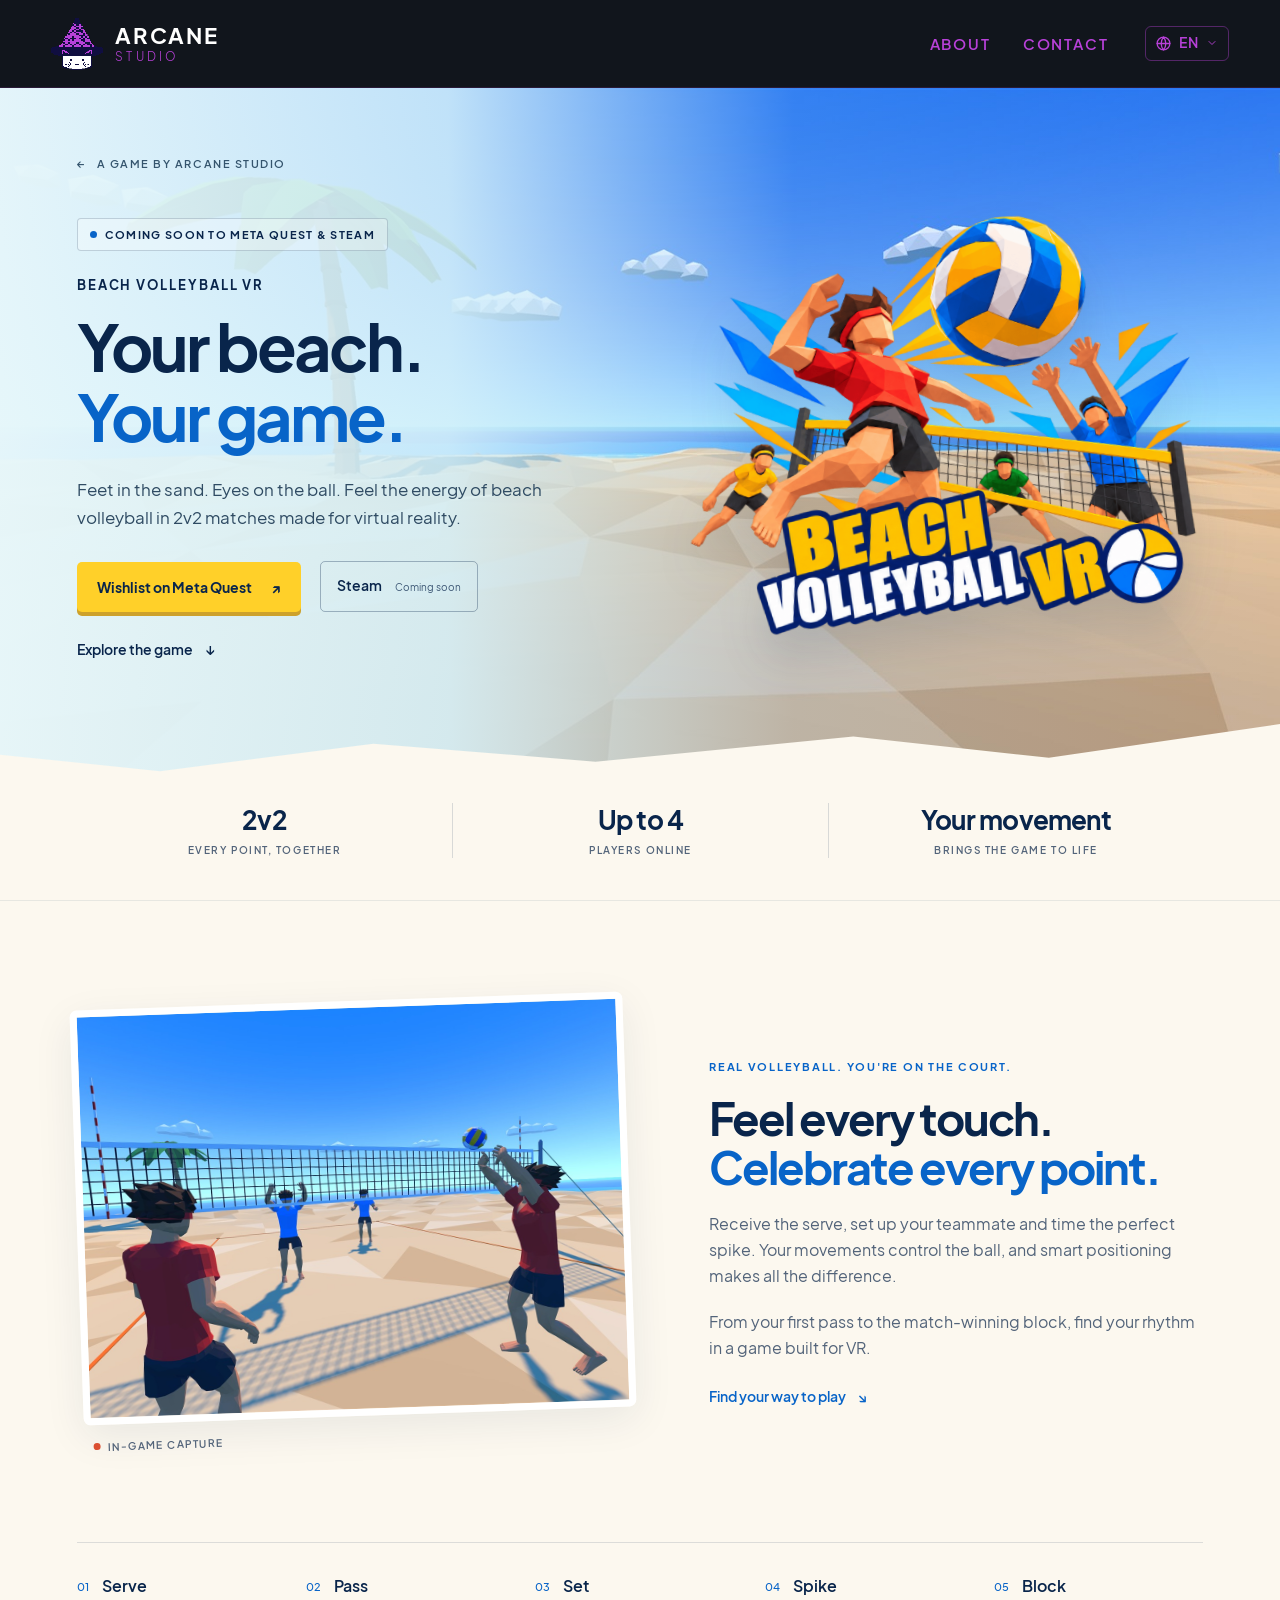
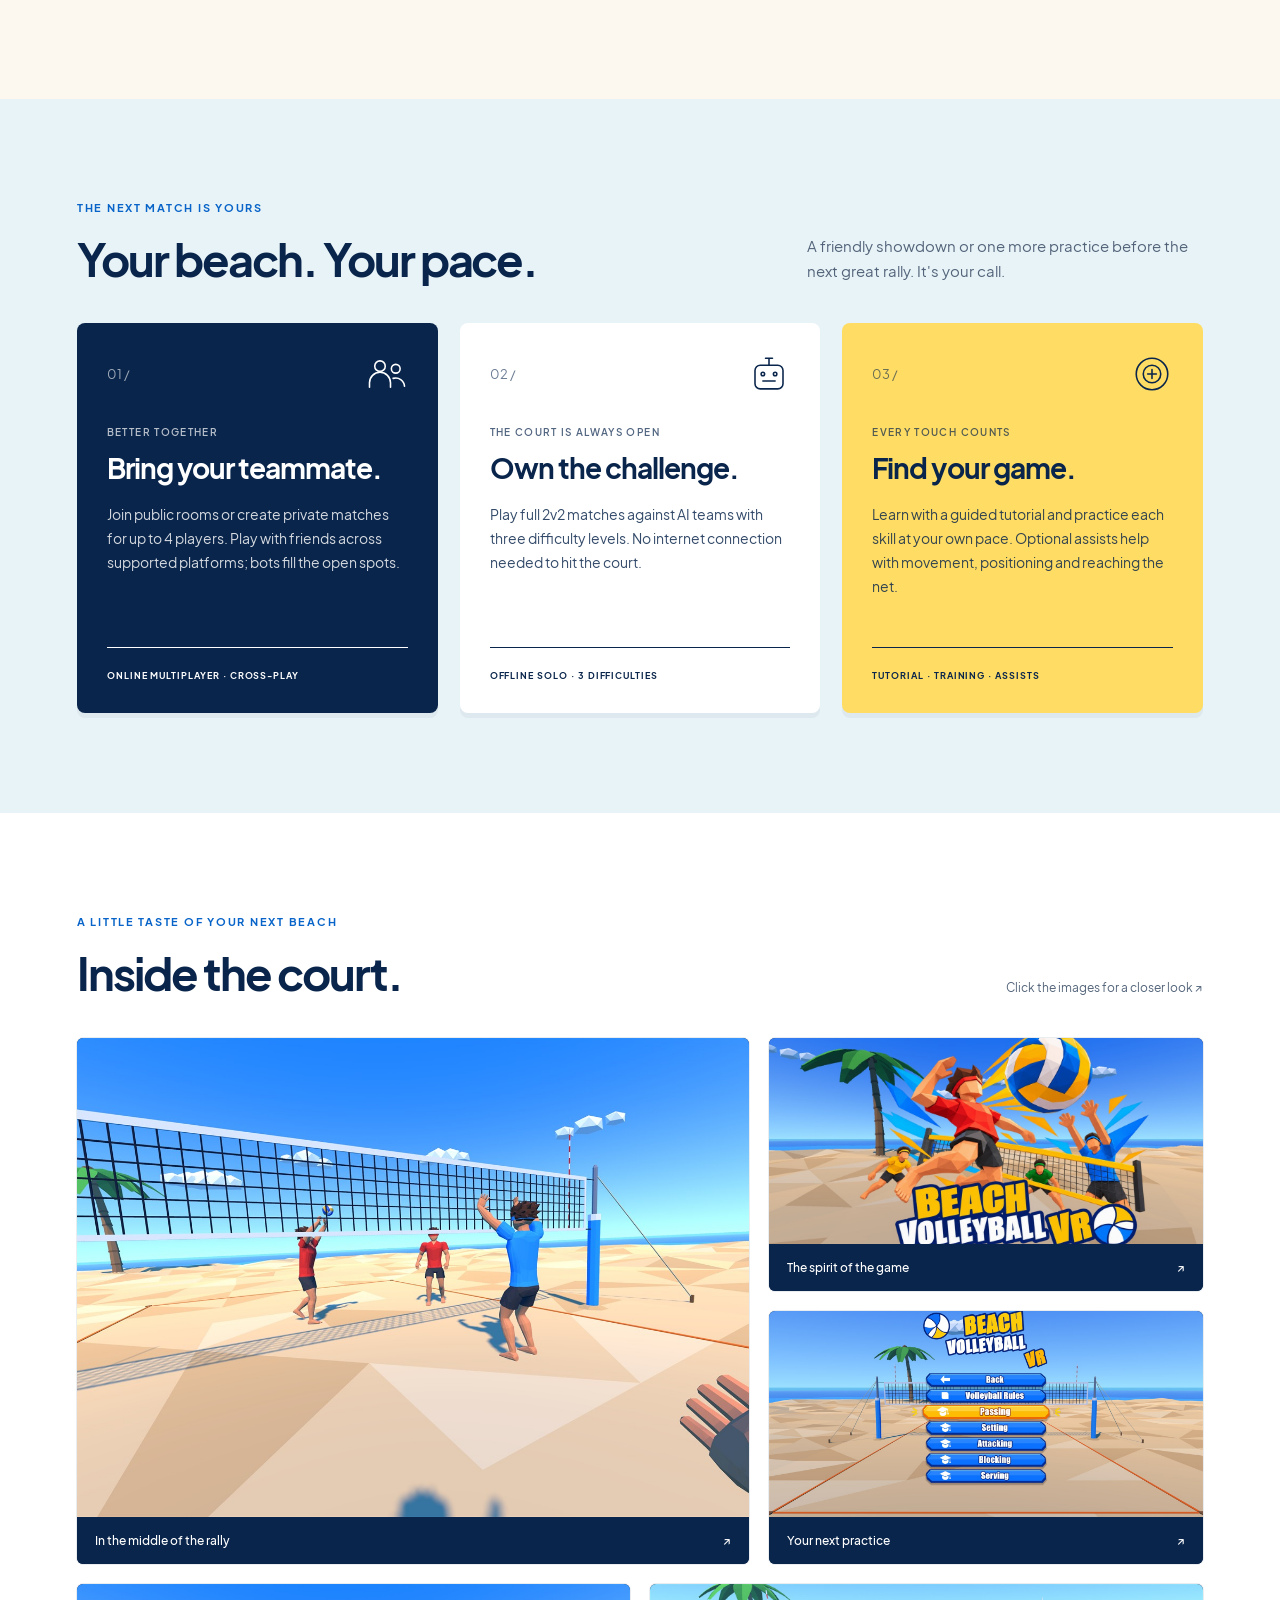
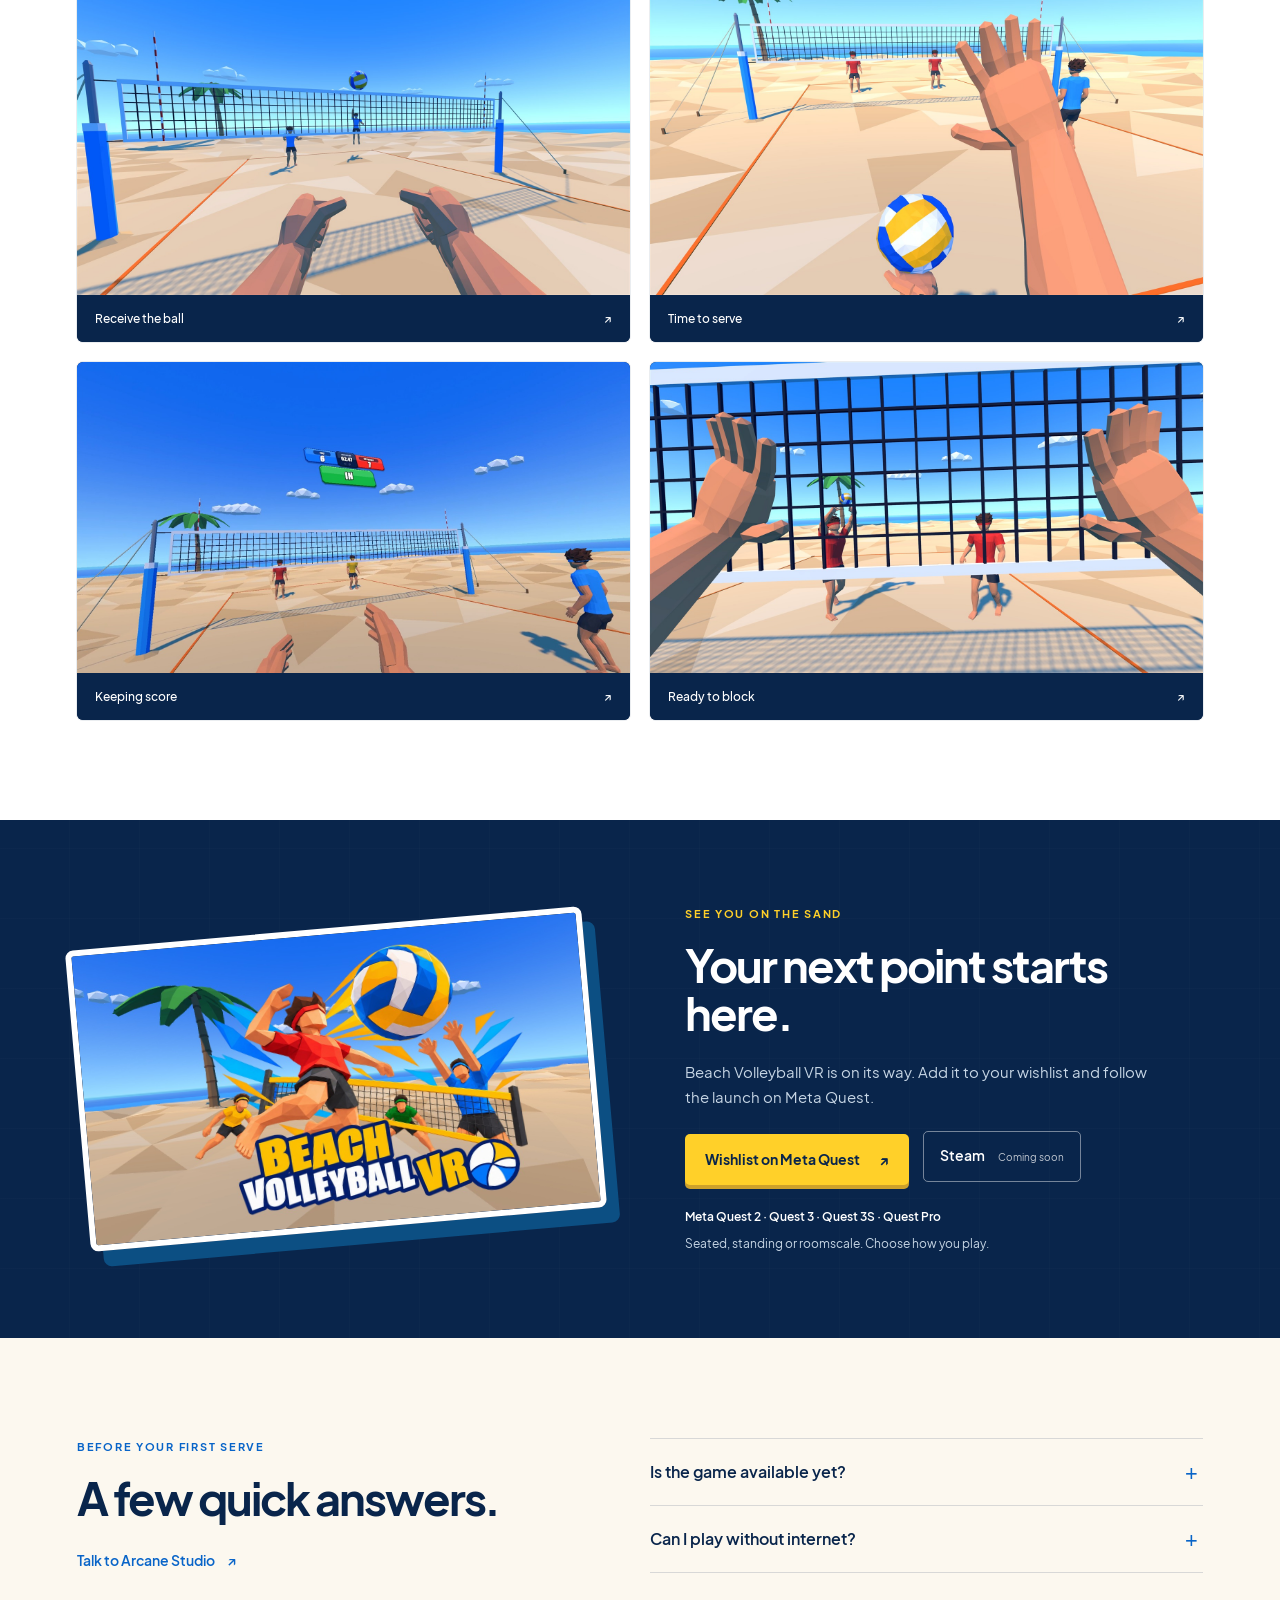
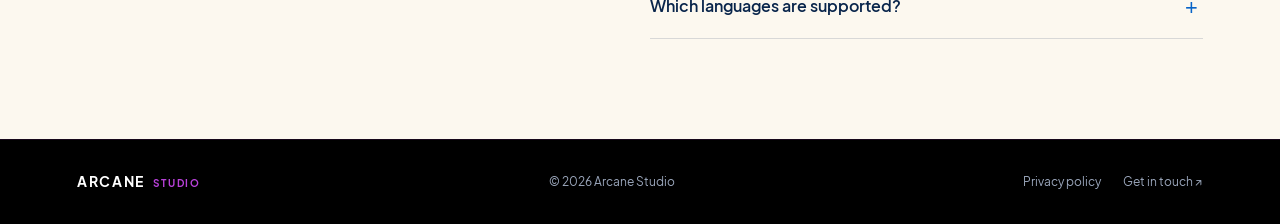
==== commit 9967f76a: "add various translations to the website" ====
--- a/beachvolleyballvr/index.html
+++ b/beachvolleyballvr/index.html
@@ -87,10 +87,14 @@
       <nav class="nav" data-i18n-aria="nav_primary" aria-label="Principal">
         <a href="../#about" data-i18n="nav_about">SOBRE</a>
         <a href="../#contact" data-i18n="nav_contact">CONTATO</a>
-        <div class="lang-switch" role="group" data-i18n-aria="lang_switch" aria-label="Idioma">
-          <button type="button" class="lang-btn is-active" data-lang="pt" aria-pressed="true">PT</button>
-          <span class="lang-sep" aria-hidden="true">|</span>
-          <button type="button" class="lang-btn" data-lang="en" aria-pressed="false">EN</button>
+        <div class="lang-menu">
+          <button type="button" class="lang-toggle" aria-expanded="false" aria-controls="lang-list">
+            <svg class="lang-globe" viewBox="0 0 24 24" width="17" height="17" aria-hidden="true"><circle cx="12" cy="12" r="9" /><path d="M3 12h18M12 3a14 14 0 0 1 0 18M12 3a14 14 0 0 0 0 18" /></svg>
+            <span class="visually-hidden" data-i18n="lang_switch">Idioma</span>
+            <span class="lang-current">PT</span>
+            <svg class="lang-chevron" viewBox="0 0 24 24" width="12" height="12" aria-hidden="true"><path d="m6 9 6 6 6-6" /></svg>
+          </button>
+          <ul class="lang-list" id="lang-list" hidden></ul>
         </div>
       </nav>
     </header>
--- a/css/styles.css
+++ b/css/styles.css
@@ -145,6 +145,7 @@
 
 .nav {
   display: flex;
+  align-items: center;
   gap: 2rem;
 }
 
@@ -161,36 +162,130 @@
   text-shadow: 0 0 18px rgba(184, 65, 217, 0.55);
 }
 
-.lang-switch {
+.lang-menu {
+  position: relative;
   display: inline-flex;
-  align-items: center;
-  gap: 0.45rem;
   margin-left: 0.25rem;
 }
 
-.lang-sep {
-  color: rgba(184, 65, 217, 0.45);
-  font-weight: 300;
-  user-select: none;
-}
-
-.lang-btn {
-  color: rgba(184, 65, 217, 0.55);
+.lang-toggle {
+  display: inline-flex;
+  align-items: center;
+  gap: 0.4rem;
+  padding: 0.35rem 0.6rem;
+  border: 1px solid rgba(184, 65, 217, 0.4);
+  border-radius: 6px;
+  color: var(--steel-pink);
   font-weight: 600;
   font-size: 0.85rem;
   letter-spacing: 0.12em;
+  white-space: nowrap;
   cursor: pointer;
+  transition: color 0.25s ease, border-color 0.25s ease, box-shadow 0.25s ease;
+}
+
+.lang-toggle:hover,
+.lang-toggle[aria-expanded="true"] {
+  color: var(--white);
+  border-color: var(--steel-pink);
+  box-shadow: 0 0 18px rgba(184, 65, 217, 0.35);
+}
+
+.lang-toggle:focus-visible,
+.lang-option:focus-visible {
+  outline: 2px solid var(--steel-pink);
+  outline-offset: 2px;
+}
+
+.lang-toggle svg {
+  flex: none;
+  fill: none;
+  stroke: currentColor;
+  stroke-width: 1.8;
+  stroke-linecap: round;
+  stroke-linejoin: round;
+}
+
+.lang-toggle[aria-expanded="true"] .lang-chevron {
+  transform: rotate(180deg);
+}
+
+.lang-list {
+  position: absolute;
+  top: calc(100% + 0.5rem);
+  right: 0;
+  z-index: 110;
+  min-width: 10.5rem;
+  padding: 0.35rem;
+  list-style: none;
+  background: var(--russian-violet);
+  border: 1px solid rgba(184, 65, 217, 0.45);
+  border-radius: 8px;
+  box-shadow: 0 12px 32px rgba(0, 0, 0, 0.55), 0 0 24px rgba(184, 65, 217, 0.18);
+}
+
+.lang-list[hidden] {
+  display: none;
+}
+
+.lang-option {
+  display: flex;
+  align-items: center;
+  justify-content: space-between;
+  gap: 1rem;
+  width: 100%;
+  padding: 0.55rem 0.75rem;
+  border-radius: 5px;
+  color: rgba(255, 255, 255, 0.82);
+  font-size: 0.92rem;
+  text-align: left;
+  cursor: pointer;
+  transition: background 0.2s ease, color 0.2s ease;
+}
+
+.lang-option:hover,
+.lang-option:focus-visible {
+  background: rgba(184, 65, 217, 0.18);
+  color: var(--white);
+}
+
+.lang-option.is-active {
+  color: var(--steel-pink);
+  font-weight: 600;
+}
+
+.lang-option.is-active::after {
+  content: "✓";
+}
+
+.visually-hidden {
+  position: absolute;
+  width: 1px;
+  height: 1px;
   padding: 0;
-  transition: color 0.25s ease, text-shadow 0.25s ease;
-}
-
-.lang-btn:hover {
-  color: var(--white);
-  text-shadow: 0 0 18px rgba(184, 65, 217, 0.55);
-}
-
-.lang-btn.is-active {
-  color: var(--steel-pink);
+  margin: -1px;
+  overflow: hidden;
+  clip: rect(0, 0, 0, 0);
+  white-space: nowrap;
+  border: 0;
+}
+
+/* Pitagon Sans has no CJK glyphs, so Japanese and Chinese fall back to system fonts. */
+:lang(ja) {
+  font-family: "Pitagon Sans", "Hiragino Sans", "Hiragino Kaku Gothic ProN", "Yu Gothic", "Meiryo", "Noto Sans JP", sans-serif;
+}
+
+:lang(zh) {
+  font-family: "Pitagon Sans", "PingFang SC", "Microsoft YaHei", "Noto Sans SC", "Noto Sans CJK SC", sans-serif;
+}
+
+/* Keep Japanese headings from breaking inside words where the browser supports phrase detection. */
+:lang(ja) :is(h1, h2, h3, .hero-tagline) {
+  word-break: auto-phrase;
+}
+
+html:is(:lang(ja), :lang(zh)) :is(.nav a, main :is(h1, h2, h3, p, span, summary, a, button), .site-footer :is(p, a)) {
+  letter-spacing: 0.02em;
 }
 
 .hero {
@@ -745,6 +840,21 @@
     font-size: 0.8rem;
   }
 
+  .lang-toggle {
+    gap: 0.3rem;
+    padding: 0.3rem 0.45rem;
+    font-size: 0.72rem;
+    letter-spacing: 0.06em;
+  }
+
+  .lang-toggle .lang-globe {
+    display: none;
+  }
+
+  .lang-menu {
+    margin-left: 0;
+  }
+
   .hero-content {
     max-width: min(900px, 92vw);
   }
--- a/css/beachvolleyballvr.css
+++ b/css/beachvolleyballvr.css
@@ -96,5 +96,5 @@
 @media(min-width:1600px){.hero-layout{min-height:760px}.hero-art{width:135%;margin-left:-10%}}
 @media(max-width:1050px){.hero-layout{min-height:640px;grid-template-columns:1fr 1fr}.hero-art{width:135%;margin-left:-10%}.hero-actions{gap:16px}.gameplay-grid{gap:6%}.mode-card{padding:24px}.beach-page h3{font-size:1.5rem}.movement-strip>span{gap:8px;font-size:.9rem}.beach-section{padding-block:80px}}
 @media(max-width:760px){.beach-container{width:88%}.hero-layout{grid-template-columns:1fr;padding-top:28px;padding-bottom:70px;gap:5px}.back-link{margin-bottom:28px}.release-tag{margin-bottom:20px}.beach-page .hero-tagline{font-size:clamp(2.9rem,8vw,4.2rem);max-width:none}.hero-description{max-width:40ch}.hero-art{width:105%;max-width:600px;margin:8px auto 15px;transform:rotate(-3deg)}.hero-scene{background-position:62% bottom}.hero-scene:after{background:linear-gradient(180deg,#d9f1f9f5,#d9f1f9db 48%,#d9f1f933 75%,transparent)}.facts-grid strong{font-size:1.25rem}.facts-grid p>span{font-size:.54rem;letter-spacing:.08em}.quick-facts{padding-block:12px 30px}.beach-section{padding-block:64px}.gameplay-grid{grid-template-columns:1fr;gap:35px}.gameplay-photo{margin:0 12px 10px 0;max-width:600px}.gameplay-photo>img{aspect-ratio:16/10}.section-copy>p:not(.eyebrow){max-width:unset}.movement-strip{margin-top:40px;gap:18px 12px;grid-template-columns:repeat(3,1fr)}.movement-strip>span{font-size:.85rem}.section-heading{display:block;margin-bottom:30px}.section-heading>p{margin-top:22px;max-width:45ch}.mode-grid{grid-template-columns:1fr;gap:18px}.mode-card{min-height:0;padding:28px}.mode-top{margin-bottom:20px}.mode-card>p:not(.mode-kicker){margin-top:15px;max-width:60ch}.mode-bottom{padding-top:18px}.gallery-hint{display:block;margin-top:18px}.gallery-grid{grid-template-columns:1fr 1fr;grid-template-rows:auto auto;gap:14px}.gallery-more{gap:14px;margin-top:14px}.gallery-featured{grid-column:span 2;grid-row:auto}.gallery-featured img{aspect-ratio:16/9;width:100%}.gallery-item img{aspect-ratio:16/10}.gallery-item>span{font-size:.7rem;padding:12px}.wishlist-layout{grid-template-columns:1fr;gap:40px}.wishlist-section{padding-block:64px}.wishlist-art{max-width:500px;width:90%;margin:0 auto 12px}.wishlist-copy h2{max-width:17ch}.questions-grid{grid-template-columns:1fr;gap:28px}.beach-footer{flex-wrap:wrap;gap:18px}.image-dialog{padding:8px}.hero-art>img{filter:drop-shadow(0 15px 15px #123d6c24)}}
-@media(max-width:430px){.gallery-more{grid-template-columns:1fr}.beach-page .site-header{padding-inline:4%}.beach-page .logo{gap:.4rem}.beach-page .logo img{width:2.1rem;height:2.1rem}.beach-page .logo-text .brand{font-size:.9rem}.beach-page .logo-text .studio{font-size:.57rem}.beach-page .nav{gap:.7rem}.beach-page .nav a{font-size:.62rem;letter-spacing:.07em}.beach-page .lang-btn{font-size:.72rem}.beach-page .lang-switch{gap:.3rem;margin:0}.hero-actions{display:grid;grid-template-columns:1fr 1fr;gap:14px 12px;align-items:center}.hero-actions>.beach-button{grid-column:span 2;justify-self:start}.hero-actions>.steam-link{justify-self:start}.beach-page .hero-tagline{font-size:2.55rem}.hero-art{width:112%;margin-left:-6%}.facts-grid p{padding-inline:8px}.facts-grid strong{font-size:1.05rem}.facts-grid p>span{font-size:.48rem}.movement-strip{grid-template-columns:repeat(2,1fr)}.beach-page h2{font-size:2.05rem}.beach-footer p{order:3;width:100%}.beach-button{font-size:.82rem;padding:1rem}.gallery-item>span{font-size:.64rem;gap:5px}}
+@media(max-width:430px){.gallery-more{grid-template-columns:1fr}.beach-page .site-header{padding-inline:4%}.beach-page .logo{gap:.4rem}.beach-page .logo img{width:2.1rem;height:2.1rem}.beach-page .logo-text .brand{font-size:.9rem}.beach-page .logo-text .studio{font-size:.57rem}.beach-page .nav{gap:.7rem}.beach-page .nav a{font-size:.62rem;letter-spacing:.07em}.beach-page .lang-toggle{font-size:.68rem}.hero-actions{display:grid;grid-template-columns:1fr 1fr;gap:14px 12px;align-items:center}.hero-actions>.beach-button{grid-column:span 2;justify-self:start}.hero-actions>.steam-link{justify-self:start}.beach-page .hero-tagline{font-size:2.55rem}.hero-art{width:112%;margin-left:-6%}.facts-grid p{padding-inline:8px}.facts-grid strong{font-size:1.05rem}.facts-grid p>span{font-size:.48rem}.movement-strip{grid-template-columns:repeat(2,1fr)}.beach-page h2{font-size:2.05rem}.beach-footer p{order:3;width:100%}.beach-button{font-size:.82rem;padding:1rem}.gallery-item>span{font-size:.64rem;gap:5px}}
 @media(prefers-reduced-motion:reduce){html{scroll-behavior:auto}.beach-page *,.beach-page *:before,.beach-page *:after{animation:none!important;transition:none!important}}
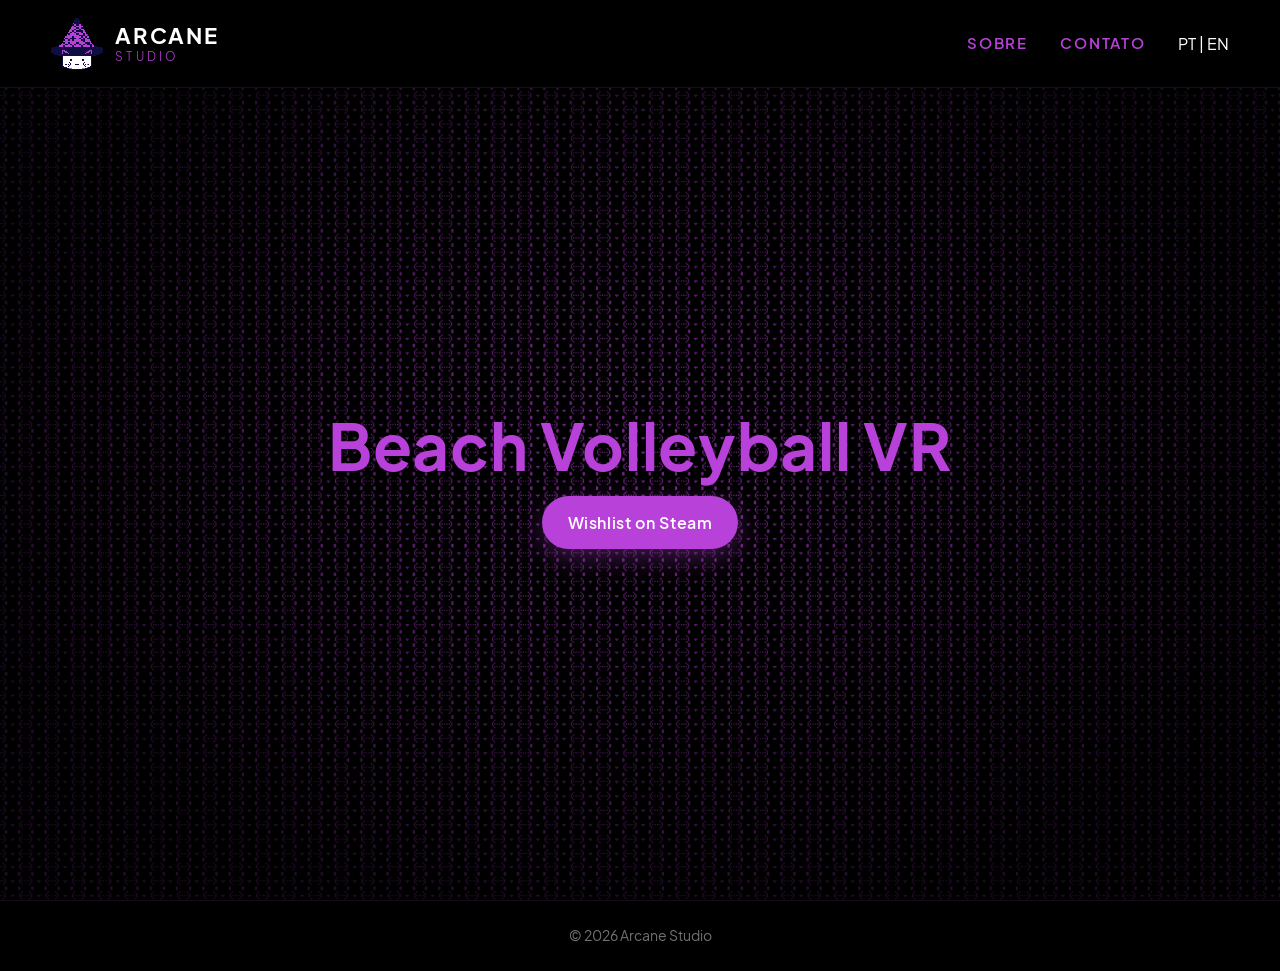
==== commit 81824294: "update steam status" ====
--- a/beachvolleyballvr/index.html
+++ b/beachvolleyballvr/index.html
@@ -3,196 +3,48 @@
   <head>
     <meta charset="UTF-8" />
     <meta name="viewport" content="width=device-width, initial-scale=1.0" />
-    <meta name="theme-color" content="#09254b" />
-    <title data-i18n="page_title">Beach Volleyball VR — Vôlei de praia em VR | Arcane Studio</title>
-    <meta name="robots" content="index, follow, max-image-preview:large" />
-    <meta name="description" data-i18n-content="meta_description" content="Entre na quadra em Beach Volleyball VR. Vôlei de praia 2v2, multiplayer online, partidas solo e treino em realidade virtual. Em breve no Meta Quest e na Steam." />
-    <meta property="og:title" content="Beach Volleyball VR | Arcane Studio" />
-    <meta property="og:description" data-i18n-content="meta_description" content="Entre na quadra em Beach Volleyball VR. Vôlei de praia 2v2, multiplayer online, partidas solo e treino em realidade virtual. Em breve no Meta Quest e na Steam." />
-    <meta property="og:site_name" content="Arcane Studio" />
-    <meta property="og:locale" data-i18n-content="social_locale" content="pt_BR" />
-    <meta property="og:type" content="website" />
-    <meta property="og:url" content="https://arcanestudio.dev.br/beachvolleyballvr/" />
-    <meta property="og:image" content="https://arcanestudio.dev.br/assets/beachvolleyballvr/store-main.jpg" />
-    <meta property="og:image:width" content="1232" />
-    <meta property="og:image:height" content="706" />
-    <meta property="og:image:alt" data-i18n-content="social_image_alt" content="Arte oficial de Beach Volleyball VR com jogadores e uma bola de vôlei na praia" />
-    <meta name="twitter:card" content="summary_large_image" />
-    <meta name="twitter:title" content="Beach Volleyball VR | Arcane Studio" />
-    <meta name="twitter:description" data-i18n-content="meta_description" content="Entre na quadra em Beach Volleyball VR. Vôlei de praia 2v2, multiplayer online, partidas solo e treino em realidade virtual. Em breve no Meta Quest e na Steam." />
-    <meta name="twitter:image" content="https://arcanestudio.dev.br/assets/beachvolleyballvr/store-main.jpg" />
-    <meta name="twitter:image:alt" data-i18n-content="social_image_alt" content="Arte oficial de Beach Volleyball VR com jogadores e uma bola de vôlei na praia" />
-    <link rel="canonical" href="https://arcanestudio.dev.br/beachvolleyballvr/" />
+    <meta name="description" content="Beach Volleyball VR — Arcane Studio" />
+    <title>Beach Volleyball VR | Arcane Studio</title>
     <link rel="icon" type="image/png" href="../assets/logos/symbol-official.png" />
-    <link rel="preload" as="image" href="../assets/beachvolleyballvr/key-art.png" />
     <link rel="stylesheet" href="../css/styles.css" />
-    <link rel="stylesheet" href="../css/beachvolleyballvr.css" />
-    <script type="application/ld+json">
-      {
-        "@context": "https://schema.org",
-        "@graph": [
-          {
-            "@type": "Organization",
-            "@id": "https://arcanestudio.dev.br/#organization",
-            "name": "Arcane Studio",
-            "url": "https://arcanestudio.dev.br/",
-            "logo": "https://arcanestudio.dev.br/assets/logos/symbol-official.png"
-          },
-          {
-            "@type": "WebSite",
-            "@id": "https://arcanestudio.dev.br/#website",
-            "name": "Arcane Studio",
-            "url": "https://arcanestudio.dev.br/",
-            "publisher": { "@id": "https://arcanestudio.dev.br/#organization" }
-          },
-          {
-            "@type": "WebPage",
-            "@id": "https://arcanestudio.dev.br/beachvolleyballvr/#webpage",
-            "url": "https://arcanestudio.dev.br/beachvolleyballvr/",
-            "name": "Beach Volleyball VR | Arcane Studio",
-            "inLanguage": "pt-BR",
-            "isPartOf": { "@id": "https://arcanestudio.dev.br/#website" },
-            "mainEntity": { "@id": "https://arcanestudio.dev.br/beachvolleyballvr/#game" },
-            "primaryImageOfPage": { "@type": "ImageObject", "url": "https://arcanestudio.dev.br/assets/beachvolleyballvr/store-main.jpg", "width": 1232, "height": 706 }
-          },
-          {
-            "@type": "VideoGame",
-            "@id": "https://arcanestudio.dev.br/beachvolleyballvr/#game",
-            "name": "Beach Volleyball VR",
-            "url": "https://arcanestudio.dev.br/beachvolleyballvr/",
-            "description": "Jogo de vôlei de praia em realidade virtual com partidas 2v2, multiplayer online para até quatro jogadores, partidas solo offline contra IA e treino guiado. Em breve no Meta Quest e na Steam.",
-            "genre": ["Sports", "Volleyball"],
-            "applicationCategory": "GameApplication",
-            "gamePlatform": ["Meta Quest 2", "Meta Quest 3", "Meta Quest 3S", "Meta Quest Pro", "Steam"],
-            "playMode": ["https://schema.org/SinglePlayer", "https://schema.org/MultiPlayer", "https://schema.org/CoOp"],
-            "numberOfPlayers": { "@type": "QuantitativeValue", "minValue": 1, "maxValue": 4 },
-            "inLanguage": ["pt-BR", "en", "es-ES", "fr-FR", "de", "ja", "zh-CN"],
-            "publisher": { "@id": "https://arcanestudio.dev.br/#organization" },
-            "author": { "@id": "https://arcanestudio.dev.br/#organization" },
-            "image": "https://arcanestudio.dev.br/assets/beachvolleyballvr/store-main.jpg",
-            "screenshot": ["https://arcanestudio.dev.br/assets/beachvolleyballvr/gameplay-team.jpg", "https://arcanestudio.dev.br/assets/beachvolleyballvr/gameplay-court.jpg", "https://arcanestudio.dev.br/assets/beachvolleyballvr/gameplay-pass.jpg", "https://arcanestudio.dev.br/assets/beachvolleyballvr/gameplay-serve.jpg", "https://arcanestudio.dev.br/assets/beachvolleyballvr/gameplay-score.jpg", "https://arcanestudio.dev.br/assets/beachvolleyballvr/gameplay-block.jpg"],
-            "sameAs": ["https://www.meta.com/experiences/beach-volleyball-vr/1376538408868746/"]
-          }
-        ]
-      }
-    </script>
   </head>
-  <body class="beach-page">
-    <a class="skip-link" href="#main" data-i18n="skip">Pular para o conteúdo</a>
+  <body>
     <header class="site-header">
-      <a class="logo" href="../" data-i18n-aria="logo_home" aria-label="Início Arcane Studio">
+      <a class="logo" href="../index.html#top" aria-label="Início Arcane Studio">
         <img src="../assets/logos/symbol-official.png" alt="" width="52" height="52" />
-        <span class="logo-text"><span class="brand">ARCANE</span><span class="studio">STUDIO</span></span>
+        <span class="logo-text">
+          <span class="brand">ARCANE</span>
+          <span class="studio">STUDIO</span>
+        </span>
       </a>
-      <nav class="nav" data-i18n-aria="nav_primary" aria-label="Principal">
-        <a href="../#about" data-i18n="nav_about">SOBRE</a>
-        <a href="../#contact" data-i18n="nav_contact">CONTATO</a>
-        <div class="lang-menu">
-          <button type="button" class="lang-toggle" aria-expanded="false" aria-controls="lang-list">
-            <svg class="lang-globe" viewBox="0 0 24 24" width="17" height="17" aria-hidden="true"><circle cx="12" cy="12" r="9" /><path d="M3 12h18M12 3a14 14 0 0 1 0 18M12 3a14 14 0 0 0 0 18" /></svg>
-            <span class="visually-hidden" data-i18n="lang_switch">Idioma</span>
-            <span class="lang-current">PT</span>
-            <svg class="lang-chevron" viewBox="0 0 24 24" width="12" height="12" aria-hidden="true"><path d="m6 9 6 6 6-6" /></svg>
-          </button>
-          <ul class="lang-list" id="lang-list" hidden></ul>
+      <nav class="nav" aria-label="Principal">
+        <a href="../index.html#about">SOBRE</a>
+        <a href="../index.html#contact">CONTATO</a>
+        <div class="lang-switch" role="group" aria-label="Idioma">
+          <button type="button" class="lang-btn is-active" data-lang="pt" aria-pressed="true">PT</button>
+          <span class="lang-sep" aria-hidden="true">|</span>
+          <button type="button" class="lang-btn" data-lang="en" aria-pressed="false">EN</button>
         </div>
       </nav>
     </header>
 
-    <main id="main">
-      <section class="beach-hero" aria-labelledby="game-title">
-        <div class="hero-scene" aria-hidden="true"></div>
-        <div class="beach-container hero-layout">
-          <div class="beach-hero-copy">
-            <a class="back-link" href="../"><span aria-hidden="true">←</span> <span data-i18n="back">UM JOGO DA ARCANE STUDIO</span></a>
-            <p class="release-tag"><span class="status-dot" aria-hidden="true"></span><span data-i18n="release">EM BREVE NO META QUEST E NA STEAM</span></p>
-            <h1 class="game-name" id="game-title">BEACH VOLLEYBALL VR</h1>
-            <p class="hero-tagline"><span data-i18n="hero_line_one">A praia é sua.</span><br /><span class="hero-accent" data-i18n="hero_line_two">O jogo também.</span></p>
-            <p class="hero-description" data-i18n="hero_description">Pés na areia. Olhos na bola. Sinta a energia do vôlei de praia em partidas 2v2 feitas para a realidade virtual.</p>
-            <div class="hero-actions">
-              <a class="beach-button button-yellow" href="https://www.meta.com/pt-br/experiences/beach-volleyball-vr/1376538408868746/" target="_blank" rel="noopener noreferrer"><span data-i18n="wishlist">Lista de desejos no Meta Quest</span><span aria-hidden="true">↗</span></a>
-              <a class="steam-link" role="link" aria-disabled="true"><span>Steam</span><span data-i18n="steam_soon">Em breve</span></a>
-              <a class="text-link" href="#gameplay"><span data-i18n="explore">Conheça o jogo</span><span aria-hidden="true">↓</span></a>
-            </div>
-          </div>
-          <div class="hero-art">
-            <img src="../assets/beachvolleyballvr/key-art.png" width="1280" height="720" fetchpriority="high" alt="Arte de Beach Volleyball VR: uma cortada e um bloqueio em uma partida de vôlei de praia" data-i18n-alt="key_art_alt" />
-          </div>
-        </div>
-        <svg class="sand-edge" viewBox="0 0 1440 70" preserveAspectRatio="none" aria-hidden="true"><path d="M0 39L180 60L420 25L670 48L960 16L1180 43L1440 0V70H0Z" fill="currentColor" /></svg>
-      </section>
+    <main id="top" class="work-in-progress">
+      <div class="hero-content">
+        <h1 class="hero-title">Beach Volleyball VR</h1>
+        <a
+          class="btn btn-send"
+          href="https://store.steampowered.com/app/5415860/Beach_Volleyball_VR/"
+          target="_blank"
+          rel="noopener noreferrer"
+          data-i18n="beach_steam_cta"
+        >Adicionar à lista de desejos no Steam</a>
+      </div>
+    </main>
 
-      <div class="quick-facts">
-        <div class="beach-container facts-grid">
-          <p><strong>2v2</strong><span data-i18n="fact_matches">CADA PONTO, EM EQUIPE</span></p>
-          <p><strong data-i18n="fact_players_value">Até 4</strong><span data-i18n="fact_players">JOGADORES ONLINE</span></p>
-          <p><strong data-i18n="fact_movement_value">Seu movimento</strong><span data-i18n="fact_movement">DÁ VIDA À JOGADA</span></p>
-        </div>
-      </div>
+    <footer class="site-footer">
+      <p>&copy; <span id="year"></span> Arcane Studio</p>
+    </footer>
 
-      <section class="gameplay-section beach-section" id="gameplay" aria-labelledby="gameplay-title">
-        <div class="beach-container gameplay-grid">
-          <figure class="gameplay-photo">
-            <img src="../assets/beachvolleyballvr/gameplay-team.jpg" alt="Duas equipes disputam a bola junto à rede em uma quadra de praia" data-i18n-alt="team_alt" width="1600" height="900" loading="lazy" />
-            <figcaption><span class="photo-dot" aria-hidden="true"></span><span data-i18n="in_game">CAPTURA DO JOGO</span></figcaption>
-          </figure>
-          <div class="section-copy">
-            <p class="eyebrow" data-i18n="gameplay_label">É VÔLEI. É VOCÊ EM QUADRA.</p>
-            <h2 id="gameplay-title"><span data-i18n="gameplay_title_one">Sinta cada toque.</span><br /><span class="blue-text" data-i18n="gameplay_title_two">Vibre a cada ponto.</span></h2>
-            <p data-i18n="gameplay_body">Receba o saque, levante para sua dupla e encontre a hora certa de cortar. Aqui, seus movimentos comandam a bola, e uma boa posição faz toda a diferença.</p>
-            <p data-i18n="gameplay_body_two">Da primeira manchete ao bloqueio decisivo, entre no ritmo de uma partida feita para VR.</p>
-            <a class="text-link blue-text" href="#play"><span data-i18n="find_mode">Encontre seu jeito de jogar</span><span aria-hidden="true">↘</span></a>
-          </div>
-        </div>
-        <div class="beach-container movement-strip" aria-label="Ações de vôlei" data-i18n-aria="movement_label">
-          <span><b>01</b><span data-i18n="move_serve">Saque</span></span><span><b>02</b><span data-i18n="move_pass">Manchete</span></span><span><b>03</b><span data-i18n="move_set">Levantamento</span></span><span><b>04</b><span data-i18n="move_spike">Cortada</span></span><span><b>05</b><span data-i18n="move_block">Bloqueio</span></span>
-        </div>
-      </section>
-
-      <section class="play-section beach-section" id="play" aria-labelledby="play-title">
-        <div class="beach-container">
-          <div class="section-heading"><div><p class="eyebrow" data-i18n="play_label">A PRÓXIMA PARTIDA É SUA</p><h2 id="play-title" data-i18n="play_title">Sua praia. Seu ritmo.</h2></div><p data-i18n="play_intro">Uma disputa entre amigos ou só mais um treino antes do próximo grande rally. Você escolhe.</p></div>
-          <div class="mode-grid">
-            <article class="mode-card mode-online"><div class="mode-top"><span class="mode-number">01 /</span><svg viewBox="0 0 48 48" fill="none" aria-hidden="true"><circle cx="16" cy="15" r="6"/><circle cx="34" cy="18" r="5"/><path d="M4 39v-5a12 12 0 0124 0v5M31 29a10 10 0 0113 9"/></svg></div><p class="mode-kicker" data-i18n="online_kicker">JUNTOS NA AREIA</p><h3 data-i18n="online_title">Chame sua dupla.</h3><p data-i18n="online_body">Entre em salas públicas ou crie partidas privadas para até 4 jogadores. Jogue com amigos entre plataformas compatíveis; bots completam as vagas livres.</p><span class="mode-bottom" data-i18n="online_bottom">MULTIPLAYER ONLINE · CROSS-PLAY</span></article>
-            <article class="mode-card mode-solo"><div class="mode-top"><span class="mode-number">02 /</span><svg viewBox="0 0 48 48" fill="none" aria-hidden="true"><rect x="8" y="14" width="32" height="27" rx="6"/><path d="M24 14V6M20 6h8M17 32h14"/><circle cx="17" cy="24" r="2"/><circle cx="31" cy="24" r="2"/></svg></div><p class="mode-kicker" data-i18n="solo_kicker">A QUADRA ESTÁ SEMPRE ABERTA</p><h3 data-i18n="solo_title">O desafio é seu.</h3><p data-i18n="solo_body">Dispute partidas 2v2 completas contra equipes de IA, com três níveis de dificuldade. Sem precisar de internet para entrar em quadra.</p><span class="mode-bottom" data-i18n="solo_bottom">SOLO OFFLINE · 3 DIFICULDADES</span></article>
-            <article class="mode-card mode-training"><div class="mode-top"><span class="mode-number">03 /</span><svg viewBox="0 0 48 48" fill="none" aria-hidden="true"><circle cx="24" cy="24" r="18"/><circle cx="24" cy="24" r="10"/><path d="M24 19v10M19 24h10"/></svg></div><p class="mode-kicker" data-i18n="training_kicker">CADA TOQUE CONTA</p><h3 data-i18n="training_title">Encontre seu jogo.</h3><p data-i18n="training_body">Aprenda com o tutorial guiado e pratique cada fundamento no seu tempo. Assistências opcionais ajudam na movimentação, no posicionamento e no alcance à rede.</p><span class="mode-bottom" data-i18n="training_bottom">TUTORIAL · TREINO · ASSISTÊNCIAS</span></article>
-          </div>
-        </div>
-      </section>
-
-      <section class="gallery-section beach-section" id="gallery" aria-labelledby="gallery-title">
-        <div class="beach-container">
-          <div class="section-heading"><div><p class="eyebrow" data-i18n="gallery_label">UM PEDACINHO DA SUA PRÓXIMA PRAIA</p><h2 id="gallery-title" data-i18n="gallery_title">Dentro da quadra.</h2></div><span class="gallery-hint" data-i18n="gallery_hint">Clique nas imagens para ampliar ↗</span></div>
-          <div class="gallery-grid">
-            <button class="gallery-item gallery-featured" type="button" data-gallery="../assets/beachvolleyballvr/gameplay-court.jpg"><img src="../assets/beachvolleyballvr/gameplay-court.jpg" alt="Visão em primeira pessoa de um rally, com um jogador preparando um bloqueio" data-i18n-alt="court_alt" width="1600" height="900" loading="lazy" /><span><span data-i18n="gallery_rally">No meio do rally</span><span aria-hidden="true">↗</span></span></button>
-            <button class="gallery-item" type="button" data-gallery="../assets/beachvolleyballvr/store-main.jpg"><img src="../assets/beachvolleyballvr/store-main.jpg" alt="Arte oficial de Beach Volleyball VR sobre a praia do jogo" data-i18n-alt="store_alt" width="1232" height="706" loading="lazy" /><span><span data-i18n="gallery_art">O clima do jogo</span><span aria-hidden="true">↗</span></span></button>
-            <button class="gallery-item" type="button" data-gallery="../assets/beachvolleyballvr/training.jpg"><img src="../assets/beachvolleyballvr/training.jpg" alt="Menu de treino com opções para praticar os fundamentos do vôlei" data-i18n-alt="training_alt" width="1600" height="900" loading="lazy" /><span><span data-i18n="gallery_training">Seu próximo treino</span><span aria-hidden="true">↗</span></span></button>
-          </div>
-          <div class="gallery-more">
-            <button class="gallery-item" type="button" data-gallery="../assets/beachvolleyballvr/gameplay-pass.jpg"><img src="../assets/beachvolleyballvr/gameplay-pass.jpg" alt="Visão em primeira pessoa de um jogador recebendo a bola com uma manchete" data-i18n-alt="pass_alt" width="1600" height="900" loading="lazy" /><span><span data-i18n="gallery_pass">A recepção</span><span aria-hidden="true">↗</span></span></button>
-            <button class="gallery-item" type="button" data-gallery="../assets/beachvolleyballvr/gameplay-serve.jpg"><img src="../assets/beachvolleyballvr/gameplay-serve.jpg" alt="Jogador com a bola em uma mão e a outra levantada para sacar" data-i18n-alt="serve_alt" width="1600" height="900" loading="lazy" /><span><span data-i18n="gallery_serve">Hora do saque</span><span aria-hidden="true">↗</span></span></button>
-            <button class="gallery-item" type="button" data-gallery="../assets/beachvolleyballvr/gameplay-score.jpg"><img src="../assets/beachvolleyballvr/gameplay-score.jpg" alt="Jogador olhando para o placar e o tempo de partida acima da quadra" data-i18n-alt="score_alt" width="1600" height="900" loading="lazy" /><span><span data-i18n="gallery_score">De olho no placar</span><span aria-hidden="true">↗</span></span></button>
-            <button class="gallery-item" type="button" data-gallery="../assets/beachvolleyballvr/gameplay-block.jpg"><img src="../assets/beachvolleyballvr/gameplay-block.jpg" alt="Visão em primeira pessoa de um jogador com as mãos levantadas junto à rede, preparando um bloqueio" data-i18n-alt="block_alt" width="1600" height="900" loading="lazy" /><span><span data-i18n="gallery_block">Pronto para o bloqueio</span><span aria-hidden="true">↗</span></span></button>
-          </div>
-        </div>
-      </section>
-
-      <section class="wishlist-section" id="wishlist" aria-labelledby="wishlist-title">
-        <div class="beach-container wishlist-layout">
-          <div class="wishlist-art"><img src="../assets/beachvolleyballvr/store-main.jpg" width="1232" height="706" alt="" loading="lazy" /></div>
-          <div class="wishlist-copy"><p class="eyebrow" data-i18n="wishlist_label">NOS VEMOS NA AREIA</p><h2 id="wishlist-title" data-i18n="wishlist_title">Seu próximo ponto começa aqui.</h2><p data-i18n="wishlist_body">Beach Volleyball VR está chegando. Adicione à sua lista de desejos e acompanhe o lançamento no Meta Quest.</p><div class="store-actions"><a class="beach-button button-yellow" href="https://www.meta.com/pt-br/experiences/beach-volleyball-vr/1376538408868746/" target="_blank" rel="noopener noreferrer"><span data-i18n="wishlist">Lista de desejos no Meta Quest</span><span aria-hidden="true">↗</span></a><a class="steam-link" role="link" aria-disabled="true"><span>Steam</span><span data-i18n="steam_soon">Em breve</span></a></div><p class="platforms">Meta Quest 2 · Quest 3 · Quest 3S · Quest Pro</p><p class="play-styles" data-i18n="play_styles">Sentado, em pé ou em escala do cômodo. Você escolhe como jogar.</p></div>
-        </div>
-      </section>
-      <section class="questions-section beach-section" aria-labelledby="questions-title">
-        <div class="beach-container questions-grid"><div><p class="eyebrow" data-i18n="questions_label">ANTES DO PRIMEIRO SAQUE</p><h2 id="questions-title" data-i18n="questions_title">Dúvidas rápidas.</h2><a class="text-link blue-text" href="mailto:arcane2dstudio@gmail.com"><span data-i18n="contact_us">Fale com a Arcane Studio</span><span aria-hidden="true">↗</span></a></div><div class="questions-list">
-          <details><summary data-i18n="faq_release_q">O jogo já está disponível?</summary><p data-i18n="faq_release_a">Ainda não. Beach Volleyball VR está listado como “Em breve” no Meta Quest. Acompanhe a página da loja para novidades sobre o lançamento.</p></details>
-          <details><summary data-i18n="faq_offline_q">Posso jogar sem internet?</summary><p data-i18n="faq_offline_a">Sim. As partidas solo contra a IA funcionam offline. Para jogar multiplayer online, é necessária uma conexão com a internet.</p></details>
-          <details><summary data-i18n="faq_languages_q">Quais idiomas são compatíveis?</summary><p data-i18n="faq_languages_a">Português (Brasil), inglês, espanhol (Espanha), francês (França), alemão, japonês e chinês (China).</p></details>
-        </div></div>
-      </section>
-    </main>
-    <footer class="site-footer beach-footer"><a class="footer-brand" href="../">ARCANE <span>STUDIO</span></a><p>© <span id="year">2026</span> Arcane Studio</p><div class="footer-links"><a href="../privacypolice/" data-i18n="privacy">Política de privacidade</a><a href="mailto:arcane2dstudio@gmail.com" data-i18n="footer_contact">Entre em contato ↗</a></div></footer>
-    <dialog class="image-dialog" aria-label="Imagem ampliada" data-i18n-aria="dialog_label"><button type="button" class="dialog-close" aria-label="Fechar imagem" data-i18n-aria="dialog_close">×</button><img src="../assets/beachvolleyballvr/store-main.jpg" alt="" /><p class="dialog-caption"></p></dialog>
-    <script type="module" src="../js/beachvolleyballvr.js"></script>
+    <script type="module" src="../js/main.js"></script>
   </body>
 </html>
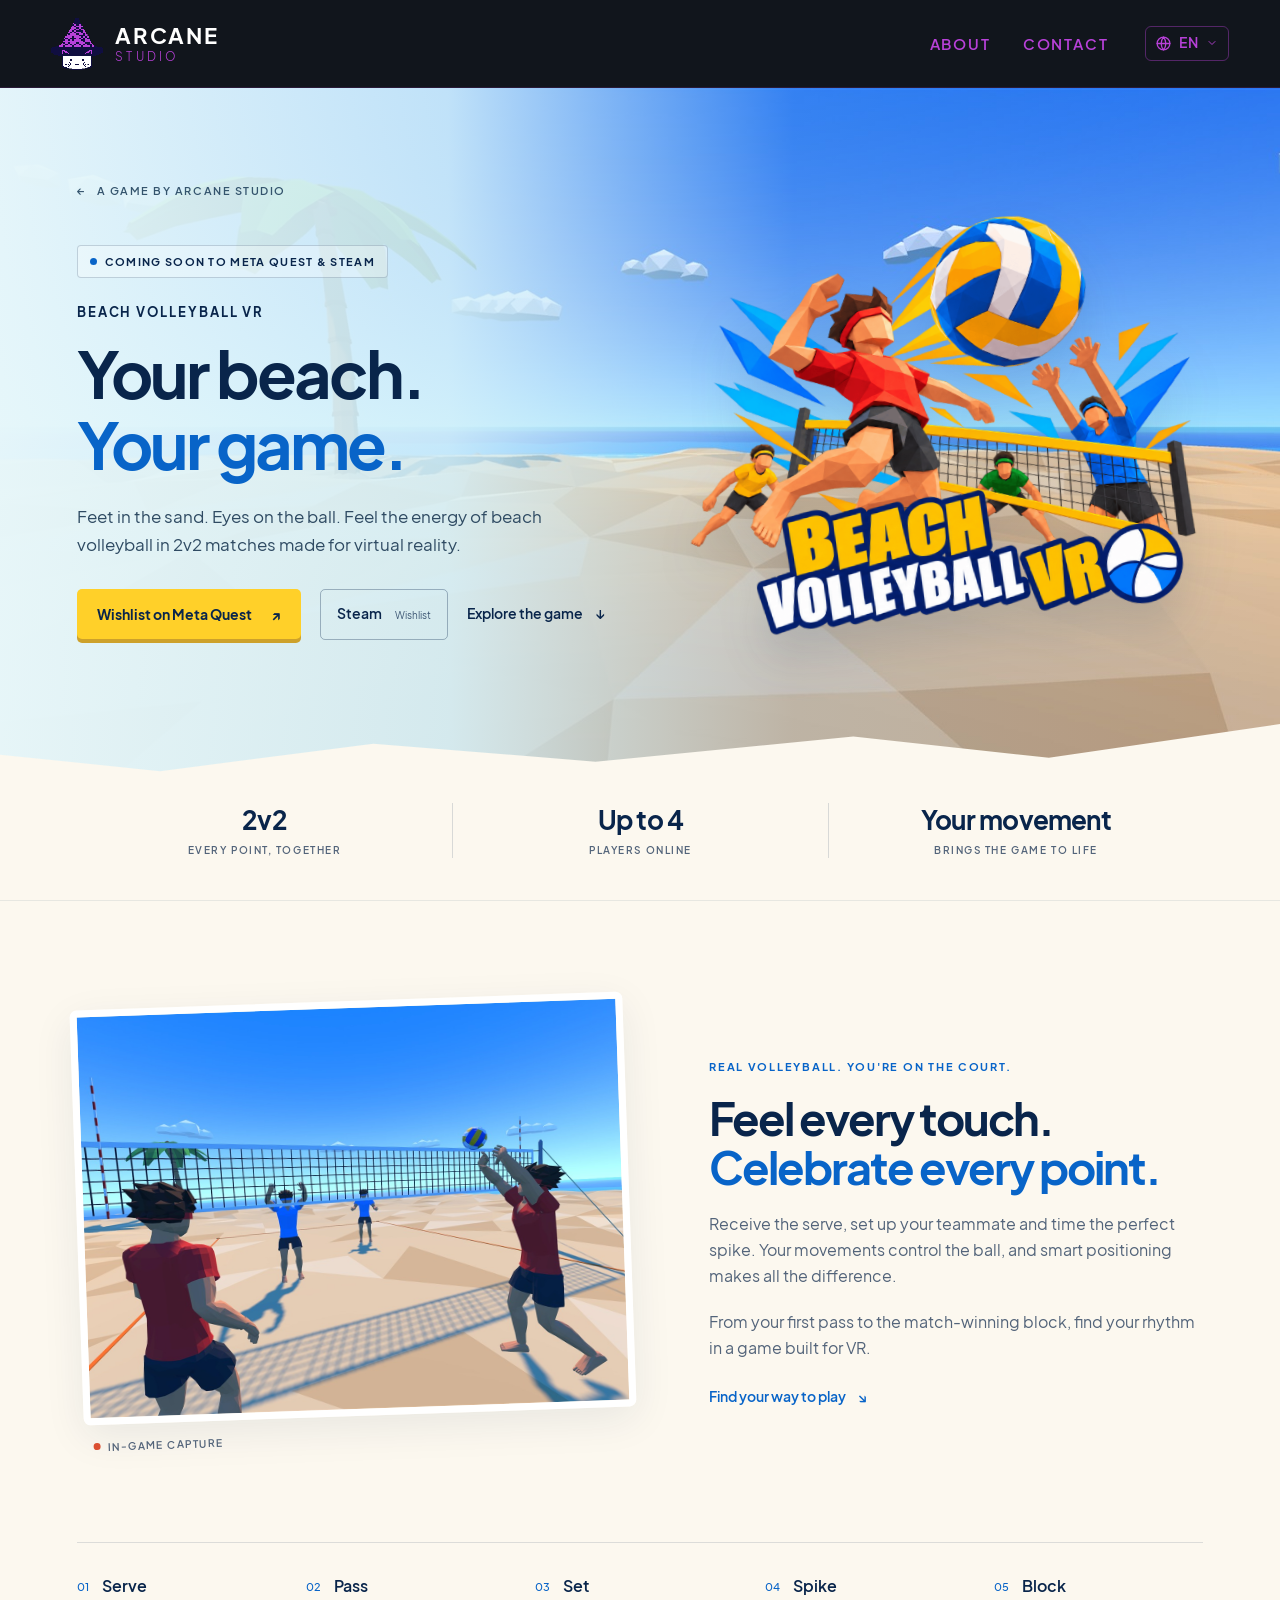
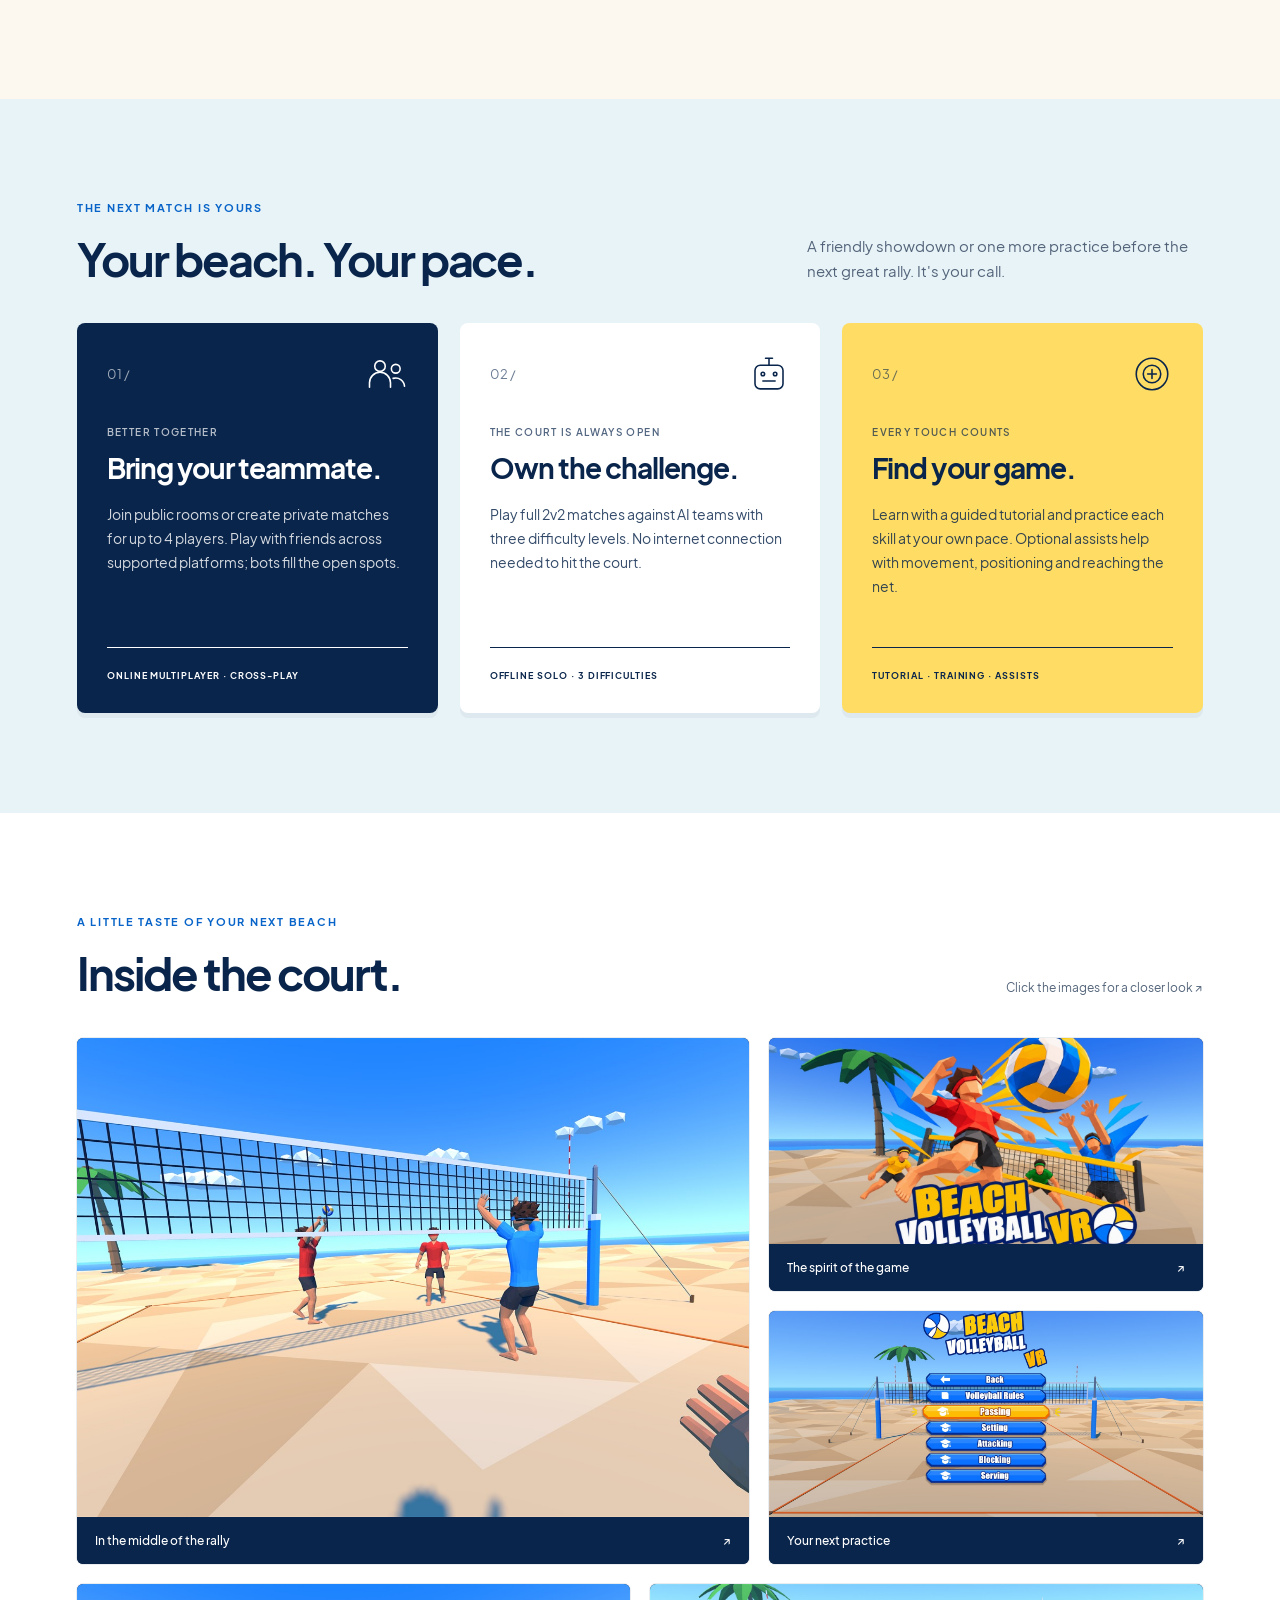
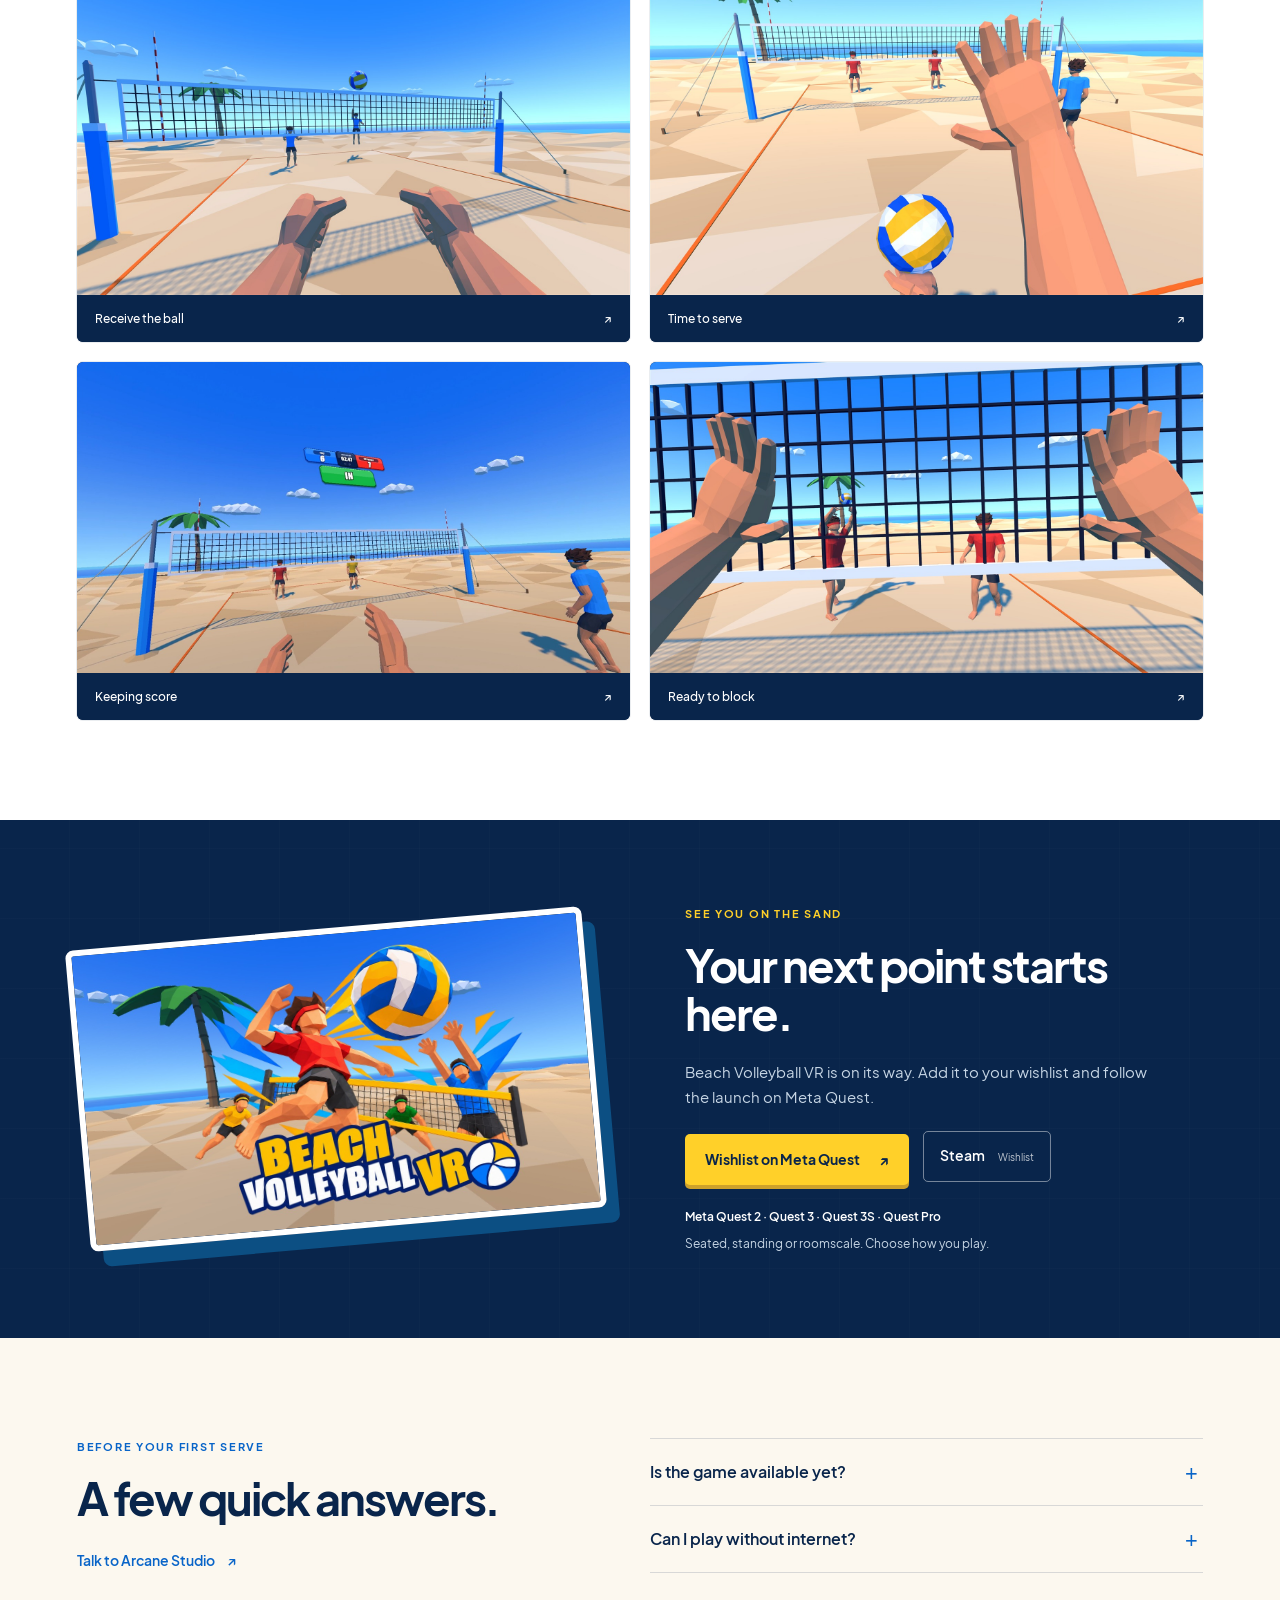
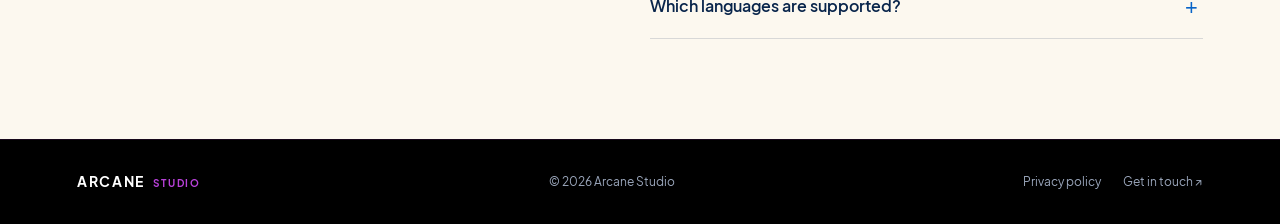
==== commit 45463fb1: "Merge remote-tracking branch 'origin/main'" ====
--- a/beachvolleyballvr/index.html
+++ b/beachvolleyballvr/index.html
@@ -3,48 +3,196 @@
   <head>
     <meta charset="UTF-8" />
     <meta name="viewport" content="width=device-width, initial-scale=1.0" />
-    <meta name="description" content="Beach Volleyball VR — Arcane Studio" />
-    <title>Beach Volleyball VR | Arcane Studio</title>
+    <meta name="theme-color" content="#09254b" />
+    <title data-i18n="page_title">Beach Volleyball VR — Vôlei de praia em VR | Arcane Studio</title>
+    <meta name="robots" content="index, follow, max-image-preview:large" />
+    <meta name="description" data-i18n-content="meta_description" content="Entre na quadra em Beach Volleyball VR. Vôlei de praia 2v2, multiplayer online, partidas solo e treino em realidade virtual. Em breve no Meta Quest e na Steam." />
+    <meta property="og:title" content="Beach Volleyball VR | Arcane Studio" />
+    <meta property="og:description" data-i18n-content="meta_description" content="Entre na quadra em Beach Volleyball VR. Vôlei de praia 2v2, multiplayer online, partidas solo e treino em realidade virtual. Em breve no Meta Quest e na Steam." />
+    <meta property="og:site_name" content="Arcane Studio" />
+    <meta property="og:locale" data-i18n-content="social_locale" content="pt_BR" />
+    <meta property="og:type" content="website" />
+    <meta property="og:url" content="https://arcanestudio.dev.br/beachvolleyballvr/" />
+    <meta property="og:image" content="https://arcanestudio.dev.br/assets/beachvolleyballvr/store-main.jpg" />
+    <meta property="og:image:width" content="1232" />
+    <meta property="og:image:height" content="706" />
+    <meta property="og:image:alt" data-i18n-content="social_image_alt" content="Arte oficial de Beach Volleyball VR com jogadores e uma bola de vôlei na praia" />
+    <meta name="twitter:card" content="summary_large_image" />
+    <meta name="twitter:title" content="Beach Volleyball VR | Arcane Studio" />
+    <meta name="twitter:description" data-i18n-content="meta_description" content="Entre na quadra em Beach Volleyball VR. Vôlei de praia 2v2, multiplayer online, partidas solo e treino em realidade virtual. Em breve no Meta Quest e na Steam." />
+    <meta name="twitter:image" content="https://arcanestudio.dev.br/assets/beachvolleyballvr/store-main.jpg" />
+    <meta name="twitter:image:alt" data-i18n-content="social_image_alt" content="Arte oficial de Beach Volleyball VR com jogadores e uma bola de vôlei na praia" />
+    <link rel="canonical" href="https://arcanestudio.dev.br/beachvolleyballvr/" />
     <link rel="icon" type="image/png" href="../assets/logos/symbol-official.png" />
+    <link rel="preload" as="image" href="../assets/beachvolleyballvr/key-art.png" />
     <link rel="stylesheet" href="../css/styles.css" />
+    <link rel="stylesheet" href="../css/beachvolleyballvr.css" />
+    <script type="application/ld+json">
+      {
+        "@context": "https://schema.org",
+        "@graph": [
+          {
+            "@type": "Organization",
+            "@id": "https://arcanestudio.dev.br/#organization",
+            "name": "Arcane Studio",
+            "url": "https://arcanestudio.dev.br/",
+            "logo": "https://arcanestudio.dev.br/assets/logos/symbol-official.png"
+          },
+          {
+            "@type": "WebSite",
+            "@id": "https://arcanestudio.dev.br/#website",
+            "name": "Arcane Studio",
+            "url": "https://arcanestudio.dev.br/",
+            "publisher": { "@id": "https://arcanestudio.dev.br/#organization" }
+          },
+          {
+            "@type": "WebPage",
+            "@id": "https://arcanestudio.dev.br/beachvolleyballvr/#webpage",
+            "url": "https://arcanestudio.dev.br/beachvolleyballvr/",
+            "name": "Beach Volleyball VR | Arcane Studio",
+            "inLanguage": "pt-BR",
+            "isPartOf": { "@id": "https://arcanestudio.dev.br/#website" },
+            "mainEntity": { "@id": "https://arcanestudio.dev.br/beachvolleyballvr/#game" },
+            "primaryImageOfPage": { "@type": "ImageObject", "url": "https://arcanestudio.dev.br/assets/beachvolleyballvr/store-main.jpg", "width": 1232, "height": 706 }
+          },
+          {
+            "@type": "VideoGame",
+            "@id": "https://arcanestudio.dev.br/beachvolleyballvr/#game",
+            "name": "Beach Volleyball VR",
+            "url": "https://arcanestudio.dev.br/beachvolleyballvr/",
+            "description": "Jogo de vôlei de praia em realidade virtual com partidas 2v2, multiplayer online para até quatro jogadores, partidas solo offline contra IA e treino guiado. Em breve no Meta Quest e na Steam.",
+            "genre": ["Sports", "Volleyball"],
+            "applicationCategory": "GameApplication",
+            "gamePlatform": ["Meta Quest 2", "Meta Quest 3", "Meta Quest 3S", "Meta Quest Pro", "Steam"],
+            "playMode": ["https://schema.org/SinglePlayer", "https://schema.org/MultiPlayer", "https://schema.org/CoOp"],
+            "numberOfPlayers": { "@type": "QuantitativeValue", "minValue": 1, "maxValue": 4 },
+            "inLanguage": ["pt-BR", "en", "es-ES", "fr-FR", "de", "ja", "zh-CN"],
+            "publisher": { "@id": "https://arcanestudio.dev.br/#organization" },
+            "author": { "@id": "https://arcanestudio.dev.br/#organization" },
+            "image": "https://arcanestudio.dev.br/assets/beachvolleyballvr/store-main.jpg",
+            "screenshot": ["https://arcanestudio.dev.br/assets/beachvolleyballvr/gameplay-team.jpg", "https://arcanestudio.dev.br/assets/beachvolleyballvr/gameplay-court.jpg", "https://arcanestudio.dev.br/assets/beachvolleyballvr/gameplay-pass.jpg", "https://arcanestudio.dev.br/assets/beachvolleyballvr/gameplay-serve.jpg", "https://arcanestudio.dev.br/assets/beachvolleyballvr/gameplay-score.jpg", "https://arcanestudio.dev.br/assets/beachvolleyballvr/gameplay-block.jpg"],
+            "sameAs": ["https://www.meta.com/experiences/beach-volleyball-vr/1376538408868746/", "https://store.steampowered.com/app/5415860/Beach_Volleyball_VR/"]
+          }
+        ]
+      }
+    </script>
   </head>
-  <body>
+  <body class="beach-page">
+    <a class="skip-link" href="#main" data-i18n="skip">Pular para o conteúdo</a>
     <header class="site-header">
-      <a class="logo" href="../index.html#top" aria-label="Início Arcane Studio">
+      <a class="logo" href="../" data-i18n-aria="logo_home" aria-label="Início Arcane Studio">
         <img src="../assets/logos/symbol-official.png" alt="" width="52" height="52" />
-        <span class="logo-text">
-          <span class="brand">ARCANE</span>
-          <span class="studio">STUDIO</span>
-        </span>
+        <span class="logo-text"><span class="brand">ARCANE</span><span class="studio">STUDIO</span></span>
       </a>
-      <nav class="nav" aria-label="Principal">
-        <a href="../index.html#about">SOBRE</a>
-        <a href="../index.html#contact">CONTATO</a>
-        <div class="lang-switch" role="group" aria-label="Idioma">
-          <button type="button" class="lang-btn is-active" data-lang="pt" aria-pressed="true">PT</button>
-          <span class="lang-sep" aria-hidden="true">|</span>
-          <button type="button" class="lang-btn" data-lang="en" aria-pressed="false">EN</button>
+      <nav class="nav" data-i18n-aria="nav_primary" aria-label="Principal">
+        <a href="../#about" data-i18n="nav_about">SOBRE</a>
+        <a href="../#contact" data-i18n="nav_contact">CONTATO</a>
+        <div class="lang-menu">
+          <button type="button" class="lang-toggle" aria-expanded="false" aria-controls="lang-list">
+            <svg class="lang-globe" viewBox="0 0 24 24" width="17" height="17" aria-hidden="true"><circle cx="12" cy="12" r="9" /><path d="M3 12h18M12 3a14 14 0 0 1 0 18M12 3a14 14 0 0 0 0 18" /></svg>
+            <span class="visually-hidden" data-i18n="lang_switch">Idioma</span>
+            <span class="lang-current">PT</span>
+            <svg class="lang-chevron" viewBox="0 0 24 24" width="12" height="12" aria-hidden="true"><path d="m6 9 6 6 6-6" /></svg>
+          </button>
+          <ul class="lang-list" id="lang-list" hidden></ul>
         </div>
       </nav>
     </header>
 
-    <main id="top" class="work-in-progress">
-      <div class="hero-content">
-        <h1 class="hero-title">Beach Volleyball VR</h1>
-        <a
-          class="btn btn-send"
-          href="https://store.steampowered.com/app/5415860/Beach_Volleyball_VR/"
-          target="_blank"
-          rel="noopener noreferrer"
-          data-i18n="beach_steam_cta"
-        >Adicionar à lista de desejos no Steam</a>
+    <main id="main">
+      <section class="beach-hero" aria-labelledby="game-title">
+        <div class="hero-scene" aria-hidden="true"></div>
+        <div class="beach-container hero-layout">
+          <div class="beach-hero-copy">
+            <a class="back-link" href="../"><span aria-hidden="true">←</span> <span data-i18n="back">UM JOGO DA ARCANE STUDIO</span></a>
+            <p class="release-tag"><span class="status-dot" aria-hidden="true"></span><span data-i18n="release">EM BREVE NO META QUEST E NA STEAM</span></p>
+            <h1 class="game-name" id="game-title">BEACH VOLLEYBALL VR</h1>
+            <p class="hero-tagline"><span data-i18n="hero_line_one">A praia é sua.</span><br /><span class="hero-accent" data-i18n="hero_line_two">O jogo também.</span></p>
+            <p class="hero-description" data-i18n="hero_description">Pés na areia. Olhos na bola. Sinta a energia do vôlei de praia em partidas 2v2 feitas para a realidade virtual.</p>
+            <div class="hero-actions">
+              <a class="beach-button button-yellow" href="https://www.meta.com/pt-br/experiences/beach-volleyball-vr/1376538408868746/" target="_blank" rel="noopener noreferrer"><span data-i18n="wishlist">Lista de desejos no Meta Quest</span><span aria-hidden="true">↗</span></a>
+              <a class="steam-link" href="https://store.steampowered.com/app/5415860/Beach_Volleyball_VR/" target="_blank" rel="noopener noreferrer"><span>Steam</span><span data-i18n="steam_wishlist">Lista de desejos</span></a>
+              <a class="text-link" href="#gameplay"><span data-i18n="explore">Conheça o jogo</span><span aria-hidden="true">↓</span></a>
+            </div>
+          </div>
+          <div class="hero-art">
+            <img src="../assets/beachvolleyballvr/key-art.png" width="1280" height="720" fetchpriority="high" alt="Arte de Beach Volleyball VR: uma cortada e um bloqueio em uma partida de vôlei de praia" data-i18n-alt="key_art_alt" />
+          </div>
+        </div>
+        <svg class="sand-edge" viewBox="0 0 1440 70" preserveAspectRatio="none" aria-hidden="true"><path d="M0 39L180 60L420 25L670 48L960 16L1180 43L1440 0V70H0Z" fill="currentColor" /></svg>
+      </section>
+
+      <div class="quick-facts">
+        <div class="beach-container facts-grid">
+          <p><strong>2v2</strong><span data-i18n="fact_matches">CADA PONTO, EM EQUIPE</span></p>
+          <p><strong data-i18n="fact_players_value">Até 4</strong><span data-i18n="fact_players">JOGADORES ONLINE</span></p>
+          <p><strong data-i18n="fact_movement_value">Seu movimento</strong><span data-i18n="fact_movement">DÁ VIDA À JOGADA</span></p>
+        </div>
       </div>
+
+      <section class="gameplay-section beach-section" id="gameplay" aria-labelledby="gameplay-title">
+        <div class="beach-container gameplay-grid">
+          <figure class="gameplay-photo">
+            <img src="../assets/beachvolleyballvr/gameplay-team.jpg" alt="Duas equipes disputam a bola junto à rede em uma quadra de praia" data-i18n-alt="team_alt" width="1600" height="900" loading="lazy" />
+            <figcaption><span class="photo-dot" aria-hidden="true"></span><span data-i18n="in_game">CAPTURA DO JOGO</span></figcaption>
+          </figure>
+          <div class="section-copy">
+            <p class="eyebrow" data-i18n="gameplay_label">É VÔLEI. É VOCÊ EM QUADRA.</p>
+            <h2 id="gameplay-title"><span data-i18n="gameplay_title_one">Sinta cada toque.</span><br /><span class="blue-text" data-i18n="gameplay_title_two">Vibre a cada ponto.</span></h2>
+            <p data-i18n="gameplay_body">Receba o saque, levante para sua dupla e encontre a hora certa de cortar. Aqui, seus movimentos comandam a bola, e uma boa posição faz toda a diferença.</p>
+            <p data-i18n="gameplay_body_two">Da primeira manchete ao bloqueio decisivo, entre no ritmo de uma partida feita para VR.</p>
+            <a class="text-link blue-text" href="#play"><span data-i18n="find_mode">Encontre seu jeito de jogar</span><span aria-hidden="true">↘</span></a>
+          </div>
+        </div>
+        <div class="beach-container movement-strip" aria-label="Ações de vôlei" data-i18n-aria="movement_label">
+          <span><b>01</b><span data-i18n="move_serve">Saque</span></span><span><b>02</b><span data-i18n="move_pass">Manchete</span></span><span><b>03</b><span data-i18n="move_set">Levantamento</span></span><span><b>04</b><span data-i18n="move_spike">Cortada</span></span><span><b>05</b><span data-i18n="move_block">Bloqueio</span></span>
+        </div>
+      </section>
+
+      <section class="play-section beach-section" id="play" aria-labelledby="play-title">
+        <div class="beach-container">
+          <div class="section-heading"><div><p class="eyebrow" data-i18n="play_label">A PRÓXIMA PARTIDA É SUA</p><h2 id="play-title" data-i18n="play_title">Sua praia. Seu ritmo.</h2></div><p data-i18n="play_intro">Uma disputa entre amigos ou só mais um treino antes do próximo grande rally. Você escolhe.</p></div>
+          <div class="mode-grid">
+            <article class="mode-card mode-online"><div class="mode-top"><span class="mode-number">01 /</span><svg viewBox="0 0 48 48" fill="none" aria-hidden="true"><circle cx="16" cy="15" r="6"/><circle cx="34" cy="18" r="5"/><path d="M4 39v-5a12 12 0 0124 0v5M31 29a10 10 0 0113 9"/></svg></div><p class="mode-kicker" data-i18n="online_kicker">JUNTOS NA AREIA</p><h3 data-i18n="online_title">Chame sua dupla.</h3><p data-i18n="online_body">Entre em salas públicas ou crie partidas privadas para até 4 jogadores. Jogue com amigos entre plataformas compatíveis; bots completam as vagas livres.</p><span class="mode-bottom" data-i18n="online_bottom">MULTIPLAYER ONLINE · CROSS-PLAY</span></article>
+            <article class="mode-card mode-solo"><div class="mode-top"><span class="mode-number">02 /</span><svg viewBox="0 0 48 48" fill="none" aria-hidden="true"><rect x="8" y="14" width="32" height="27" rx="6"/><path d="M24 14V6M20 6h8M17 32h14"/><circle cx="17" cy="24" r="2"/><circle cx="31" cy="24" r="2"/></svg></div><p class="mode-kicker" data-i18n="solo_kicker">A QUADRA ESTÁ SEMPRE ABERTA</p><h3 data-i18n="solo_title">O desafio é seu.</h3><p data-i18n="solo_body">Dispute partidas 2v2 completas contra equipes de IA, com três níveis de dificuldade. Sem precisar de internet para entrar em quadra.</p><span class="mode-bottom" data-i18n="solo_bottom">SOLO OFFLINE · 3 DIFICULDADES</span></article>
+            <article class="mode-card mode-training"><div class="mode-top"><span class="mode-number">03 /</span><svg viewBox="0 0 48 48" fill="none" aria-hidden="true"><circle cx="24" cy="24" r="18"/><circle cx="24" cy="24" r="10"/><path d="M24 19v10M19 24h10"/></svg></div><p class="mode-kicker" data-i18n="training_kicker">CADA TOQUE CONTA</p><h3 data-i18n="training_title">Encontre seu jogo.</h3><p data-i18n="training_body">Aprenda com o tutorial guiado e pratique cada fundamento no seu tempo. Assistências opcionais ajudam na movimentação, no posicionamento e no alcance à rede.</p><span class="mode-bottom" data-i18n="training_bottom">TUTORIAL · TREINO · ASSISTÊNCIAS</span></article>
+          </div>
+        </div>
+      </section>
+
+      <section class="gallery-section beach-section" id="gallery" aria-labelledby="gallery-title">
+        <div class="beach-container">
+          <div class="section-heading"><div><p class="eyebrow" data-i18n="gallery_label">UM PEDACINHO DA SUA PRÓXIMA PRAIA</p><h2 id="gallery-title" data-i18n="gallery_title">Dentro da quadra.</h2></div><span class="gallery-hint" data-i18n="gallery_hint">Clique nas imagens para ampliar ↗</span></div>
+          <div class="gallery-grid">
+            <button class="gallery-item gallery-featured" type="button" data-gallery="../assets/beachvolleyballvr/gameplay-court.jpg"><img src="../assets/beachvolleyballvr/gameplay-court.jpg" alt="Visão em primeira pessoa de um rally, com um jogador preparando um bloqueio" data-i18n-alt="court_alt" width="1600" height="900" loading="lazy" /><span><span data-i18n="gallery_rally">No meio do rally</span><span aria-hidden="true">↗</span></span></button>
+            <button class="gallery-item" type="button" data-gallery="../assets/beachvolleyballvr/store-main.jpg"><img src="../assets/beachvolleyballvr/store-main.jpg" alt="Arte oficial de Beach Volleyball VR sobre a praia do jogo" data-i18n-alt="store_alt" width="1232" height="706" loading="lazy" /><span><span data-i18n="gallery_art">O clima do jogo</span><span aria-hidden="true">↗</span></span></button>
+            <button class="gallery-item" type="button" data-gallery="../assets/beachvolleyballvr/training.jpg"><img src="../assets/beachvolleyballvr/training.jpg" alt="Menu de treino com opções para praticar os fundamentos do vôlei" data-i18n-alt="training_alt" width="1600" height="900" loading="lazy" /><span><span data-i18n="gallery_training">Seu próximo treino</span><span aria-hidden="true">↗</span></span></button>
+          </div>
+          <div class="gallery-more">
+            <button class="gallery-item" type="button" data-gallery="../assets/beachvolleyballvr/gameplay-pass.jpg"><img src="../assets/beachvolleyballvr/gameplay-pass.jpg" alt="Visão em primeira pessoa de um jogador recebendo a bola com uma manchete" data-i18n-alt="pass_alt" width="1600" height="900" loading="lazy" /><span><span data-i18n="gallery_pass">A recepção</span><span aria-hidden="true">↗</span></span></button>
+            <button class="gallery-item" type="button" data-gallery="../assets/beachvolleyballvr/gameplay-serve.jpg"><img src="../assets/beachvolleyballvr/gameplay-serve.jpg" alt="Jogador com a bola em uma mão e a outra levantada para sacar" data-i18n-alt="serve_alt" width="1600" height="900" loading="lazy" /><span><span data-i18n="gallery_serve">Hora do saque</span><span aria-hidden="true">↗</span></span></button>
+            <button class="gallery-item" type="button" data-gallery="../assets/beachvolleyballvr/gameplay-score.jpg"><img src="../assets/beachvolleyballvr/gameplay-score.jpg" alt="Jogador olhando para o placar e o tempo de partida acima da quadra" data-i18n-alt="score_alt" width="1600" height="900" loading="lazy" /><span><span data-i18n="gallery_score">De olho no placar</span><span aria-hidden="true">↗</span></span></button>
+            <button class="gallery-item" type="button" data-gallery="../assets/beachvolleyballvr/gameplay-block.jpg"><img src="../assets/beachvolleyballvr/gameplay-block.jpg" alt="Visão em primeira pessoa de um jogador com as mãos levantadas junto à rede, preparando um bloqueio" data-i18n-alt="block_alt" width="1600" height="900" loading="lazy" /><span><span data-i18n="gallery_block">Pronto para o bloqueio</span><span aria-hidden="true">↗</span></span></button>
+          </div>
+        </div>
+      </section>
+
+      <section class="wishlist-section" id="wishlist" aria-labelledby="wishlist-title">
+        <div class="beach-container wishlist-layout">
+          <div class="wishlist-art"><img src="../assets/beachvolleyballvr/store-main.jpg" width="1232" height="706" alt="" loading="lazy" /></div>
+          <div class="wishlist-copy"><p class="eyebrow" data-i18n="wishlist_label">NOS VEMOS NA AREIA</p><h2 id="wishlist-title" data-i18n="wishlist_title">Seu próximo ponto começa aqui.</h2><p data-i18n="wishlist_body">Beach Volleyball VR está chegando. Adicione à sua lista de desejos e acompanhe o lançamento no Meta Quest.</p><div class="store-actions"><a class="beach-button button-yellow" href="https://www.meta.com/pt-br/experiences/beach-volleyball-vr/1376538408868746/" target="_blank" rel="noopener noreferrer"><span data-i18n="wishlist">Lista de desejos no Meta Quest</span><span aria-hidden="true">↗</span></a><a class="steam-link" href="https://store.steampowered.com/app/5415860/Beach_Volleyball_VR/" target="_blank" rel="noopener noreferrer"><span>Steam</span><span data-i18n="steam_wishlist">Lista de desejos</span></a></div><p class="platforms">Meta Quest 2 · Quest 3 · Quest 3S · Quest Pro</p><p class="play-styles" data-i18n="play_styles">Sentado, em pé ou em escala do cômodo. Você escolhe como jogar.</p></div>
+        </div>
+      </section>
+      <section class="questions-section beach-section" aria-labelledby="questions-title">
+        <div class="beach-container questions-grid"><div><p class="eyebrow" data-i18n="questions_label">ANTES DO PRIMEIRO SAQUE</p><h2 id="questions-title" data-i18n="questions_title">Dúvidas rápidas.</h2><a class="text-link blue-text" href="mailto:arcane2dstudio@gmail.com"><span data-i18n="contact_us">Fale com a Arcane Studio</span><span aria-hidden="true">↗</span></a></div><div class="questions-list">
+          <details><summary data-i18n="faq_release_q">O jogo já está disponível?</summary><p data-i18n="faq_release_a">Ainda não. Beach Volleyball VR está listado como “Em breve” no Meta Quest. Acompanhe a página da loja para novidades sobre o lançamento.</p></details>
+          <details><summary data-i18n="faq_offline_q">Posso jogar sem internet?</summary><p data-i18n="faq_offline_a">Sim. As partidas solo contra a IA funcionam offline. Para jogar multiplayer online, é necessária uma conexão com a internet.</p></details>
+          <details><summary data-i18n="faq_languages_q">Quais idiomas são compatíveis?</summary><p data-i18n="faq_languages_a">Português (Brasil), inglês, espanhol (Espanha), francês (França), alemão, japonês e chinês (China).</p></details>
+        </div></div>
+      </section>
     </main>
-
-    <footer class="site-footer">
-      <p>&copy; <span id="year"></span> Arcane Studio</p>
-    </footer>
-
-    <script type="module" src="../js/main.js"></script>
+    <footer class="site-footer beach-footer"><a class="footer-brand" href="../">ARCANE <span>STUDIO</span></a><p>© <span id="year">2026</span> Arcane Studio</p><div class="footer-links"><a href="../privacypolice/" data-i18n="privacy">Política de privacidade</a><a href="mailto:arcane2dstudio@gmail.com" data-i18n="footer_contact">Entre em contato ↗</a></div></footer>
+    <dialog class="image-dialog" aria-label="Imagem ampliada" data-i18n-aria="dialog_label"><button type="button" class="dialog-close" aria-label="Fechar imagem" data-i18n-aria="dialog_close">×</button><img src="../assets/beachvolleyballvr/store-main.jpg" alt="" /><p class="dialog-caption"></p></dialog>
+    <script type="module" src="../js/beachvolleyballvr.js"></script>
   </body>
 </html>
--- a/css/beachvolleyballvr.css
+++ b/css/beachvolleyballvr.css
@@ -0,0 +1,100 @@
+.beach-page{--ink:#09254b;--ocean:#0864c8;--sand:#fcf8ef;--sun:#ffd029;--muted:#53647a;background:var(--sand);color:var(--ink);line-height:1.65;overflow-x:clip}
+.beach-page .site-header{background:#08080deF;backdrop-filter:blur(12px)}
+.beach-page .nav{align-items:center}
+.beach-page a:focus-visible,.beach-page button:focus-visible,.beach-page summary:focus-visible{outline:3px solid #0c76e8;outline-offset:6px;border-radius:3px}
+.skip-link{position:fixed;top:-100px;left:1rem;z-index:200;background:var(--sun);padding:.6rem 1rem;color:var(--ink)}.skip-link:focus{top:1rem}
+.beach-container{width:min(1280px,88%);margin-inline:auto}
+.beach-section{padding:100px 0;scroll-margin-top:var(--header-h)}
+.beach-page .hero-tagline,.beach-page h2,.beach-page h3{font-weight:700;line-height:1.08;letter-spacing:-.045em}
+.beach-page h2{font-size:clamp(2.15rem,3.5vw,3.5rem)}
+.beach-hero{position:relative;isolation:isolate;padding-top:var(--header-h);overflow:hidden;background:#9ad8f5}
+.hero-scene{position:absolute;inset:var(--header-h) 0 0;z-index:-2;background:url('../assets/beachvolleyballvr/beach-hero.jpg') center bottom/cover no-repeat}
+.hero-scene:after{content:"";position:absolute;inset:0;background:linear-gradient(90deg,rgba(231,247,250,.98),rgba(215,242,250,.88) 35%,rgba(183,226,248,.18) 62%,transparent)}
+.hero-layout{display:grid;grid-template-columns:1fr 1.12fr;align-items:center;min-height:690px;padding-block:45px 95px;gap:0;position:relative}
+.beach-hero-copy{position:relative;z-index:2}
+.back-link{display:inline-flex;align-items:center;gap:.65rem;font-size:.68rem;letter-spacing:.14em;font-weight:600;color:#34546d;margin-bottom:45px}
+.back-link:hover{color:var(--ocean)}
+.release-tag{display:flex;align-items:center;gap:.5rem;width:fit-content;font-size:.68rem;letter-spacing:.12em;font-weight:700;padding:.4rem .75rem;border:1px solid #09254b30;border-radius:4px;margin-bottom:24px;background:#ffffff50}
+.status-dot{width:7px;height:7px;border-radius:50%;background:var(--ocean)}
+.beach-page .game-name{font-size:.8rem;font-weight:700;line-height:1.65;letter-spacing:.15em;margin-bottom:14px}
+.beach-page .hero-tagline{font-size:clamp(3rem,5.1vw,5.1rem);max-width:12ch}
+.hero-accent{color:var(--ocean)}
+.hero-description{font-size:1.05rem;max-width:42ch;margin-top:25px;color:#2f4b63}
+.hero-actions{display:flex;gap:1.2rem;align-items:center;flex-wrap:wrap;margin-top:30px}
+.beach-button{display:inline-flex;align-items:center;justify-content:center;gap:1.2rem;padding:1rem 1.25rem;border-radius:5px;font-size:.9rem;font-weight:700;line-height:1.3;box-shadow:0 4px 0 #cda12b;transition:transform .2s,box-shadow .2s}
+.button-yellow{background:var(--sun);color:var(--ink)}
+.steam-link{display:inline-flex;gap:.8rem;align-items:center;justify-content:center;min-height:51px;padding:.8rem 1rem;border:1px solid #09254b50;border-radius:5px;font-size:.87rem;font-weight:600;cursor:pointer;color:var(--ink)}.steam-link>span+span{font-size:.65rem;font-weight:400;opacity:.75}.wishlist-copy .steam-link{color:#fff;border-color:#ffffff70;margin-top:18px}.wishlist-copy .store-actions{display:flex;flex-wrap:wrap;gap:14px;align-items:center}.footer-links{display:flex;gap:22px}.footer-links a:hover{color:white}
+.beach-button:hover{transform:translateY(-3px);box-shadow:0 7px 0 #cda12b}
+.text-link{display:inline-flex;gap:.75rem;align-items:center;font-size:.86rem;font-weight:600;padding-block:.5rem;line-height:1.4}
+.text-link:hover{text-decoration:underline;text-underline-offset:5px}
+.hero-art{position:relative;width:125%;margin-left:-8%;margin-top:32px;transform:rotate(-4deg)}
+.hero-art>img{width:100%;filter:drop-shadow(0 25px 22px #123d6c24)}
+.sand-edge{position:absolute;bottom:-1px;width:100%;height:55px;color:var(--sand);z-index:3}
+.quick-facts{background:var(--sand);padding:25px 0 42px;border-bottom:1px solid #09254b15}
+.facts-grid{display:grid;grid-template-columns:repeat(3,1fr)}
+.facts-grid p{display:flex;flex-direction:column;align-items:center;justify-content:center;gap:5px;padding-inline:1rem;text-align:center}
+.facts-grid p+p{border-left:1px solid #09254b25}
+.facts-grid strong{font-size:clamp(1.25rem,2vw,1.85rem);letter-spacing:-.03em;line-height:1.3}
+.facts-grid p>span{font-size:.65rem;font-weight:600;letter-spacing:.15em;color:var(--muted)}
+.gameplay-grid{display:grid;grid-template-columns:1.12fr 1fr;gap:7%;align-items:center}
+.gameplay-photo{position:relative;transform:rotate(-2deg);margin:0 0 25px}
+.gameplay-photo>img{width:100%;aspect-ratio:4/3;object-fit:cover;border:7px solid #fff;border-radius:7px;box-shadow:0 12px 40px #09254b14}
+.gameplay-photo figcaption{font-size:.65rem;font-weight:600;letter-spacing:.14em;display:flex;align-items:center;gap:7px;margin:13px 0 0 9px;color:var(--muted)}
+.photo-dot{width:7px;height:7px;background:#db4f31;border-radius:50%}
+.eyebrow{font-size:.68rem;font-weight:700;letter-spacing:.16em;color:var(--ocean);margin-bottom:18px}
+.blue-text{color:var(--ocean)}
+.section-copy>p:not(.eyebrow){color:var(--muted);margin-top:20px;font-size:.98rem;max-width:47ch}
+.section-copy>.text-link{margin-top:19px}
+.movement-strip{display:grid;grid-template-columns:repeat(5,1fr);margin-top:70px;padding-top:30px;border-top:1px solid #09254b22;gap:20px}
+.movement-strip>span{display:flex;gap:13px;align-items:center;font-weight:600;font-size:1rem}
+.movement-strip b{font-size:.7rem;color:var(--ocean);font-weight:500}
+.play-section{background:#e8f3f7;position:relative}
+.section-heading{display:flex;align-items:end;justify-content:space-between;gap:40px;margin-bottom:40px}
+.section-heading>p{max-width:36ch;color:var(--muted);font-size:.95rem}
+.mode-grid{display:grid;grid-template-columns:repeat(3,1fr);gap:22px}
+.mode-card{padding:30px;display:flex;flex-direction:column;background:#fff;border-radius:8px;box-shadow:0 5px 0 #09254b0c;min-height:390px}
+.mode-online{background:var(--ink);color:#fff}.mode-solo{background:#fff}.mode-training{background:#ffdc63}
+.mode-top{display:flex;align-items:center;justify-content:space-between;margin-bottom:30px}
+.mode-number{font-size:.8rem;opacity:.6}.mode-top svg{width:42px;height:42px;stroke:currentColor;stroke-width:1.8;stroke-linecap:round;stroke-linejoin:round}
+.mode-kicker{font-size:.6rem;letter-spacing:.14em;font-weight:600;margin-bottom:12px;opacity:.7}
+.beach-page h3{font-size:1.75rem;letter-spacing:-.035em}
+.mode-card>p:not(.mode-kicker){font-size:.9rem;opacity:.83;margin-top:20px;margin-bottom:30px}
+.mode-bottom{font-size:.59rem;letter-spacing:.1em;font-weight:700;margin-top:auto;padding-top:20px;border-top:1px solid currentColor}
+.gallery-section{background:#fff}
+.gallery-hint{color:var(--muted);font-size:.78rem}
+.gallery-grid{display:grid;grid-template-columns:1.55fr 1fr;grid-template-rows:1fr 1fr;gap:20px}
+.gallery-more{display:grid;grid-template-columns:repeat(2,minmax(0,1fr));gap:20px;margin-top:20px}
+.gallery-more .gallery-item img{aspect-ratio:16/9}
+.gallery-item{position:relative;overflow:hidden;cursor:zoom-in;border-radius:6px;min-width:0;display:flex;flex-direction:column;box-shadow:0 0 0 1px #09254b15;text-align:left;background:var(--ink)}
+.gallery-item img{width:100%;aspect-ratio:2.1;object-fit:cover;transition:transform .4s}
+.gallery-item:hover img{transform:scale(1.035)}
+.gallery-featured{grid-row:span 2}.gallery-featured img{flex:1;aspect-ratio:auto;object-fit:cover;min-height:0}
+.gallery-item>span{display:flex;justify-content:space-between;width:100%;font-weight:500;padding:13px 18px;font-size:.78rem;background:var(--ink);color:white;z-index:1}
+.wishlist-section{padding:85px 0;background:var(--ink);color:#fff;overflow:hidden;position:relative}
+.wishlist-section:before{content:"";position:absolute;inset:0;background:repeating-linear-gradient(0deg,transparent,transparent 69px,#ffffff07 70px),repeating-linear-gradient(90deg,transparent,transparent 69px,#ffffff07 70px);pointer-events:none}
+.wishlist-layout{display:grid;grid-template-columns:1fr 1fr;gap:8%;align-items:center;position:relative}
+.wishlist-art{transform:rotate(-5deg);border:6px solid #ffffff;border-radius:8px;box-shadow:12px 16px 0 #0c4f83;overflow:hidden}
+.wishlist-art img{width:100%}
+.wishlist-copy .eyebrow{color:var(--sun)}.wishlist-copy h2{max-width:14ch}
+.wishlist-copy>p:not(.eyebrow){color:#c7d6e5;margin-top:22px;font-size:.95rem;max-width:44ch}
+.wishlist-copy .beach-button{margin-top:25px}.wishlist-copy .platforms{font-size:.72rem!important;color:#fff!important;font-weight:600}
+.wishlist-copy .play-styles{font-size:.73rem!important;margin-top:8px!important}
+.questions-grid{display:grid;grid-template-columns:1fr 1.2fr;gap:10%}
+.questions-grid .text-link{margin-top:20px}
+.questions-list details{border-bottom:1px solid #09254b26}.questions-list details:first-child{border-top:1px solid #09254b26}
+.questions-list summary{list-style:none;cursor:pointer;padding:20px 35px 20px 0;position:relative;font-size:.97rem;font-weight:600}
+.questions-list summary::-webkit-details-marker{display:none}.questions-list summary:after{content:"+";position:absolute;right:5px;color:var(--ocean);font-weight:400;font-size:1.3rem;top:15px}
+.questions-list details[open] summary:after{content:"−"}.questions-list details p{font-size:.92rem;color:var(--muted);padding:0 30px 20px 0}
+.beach-footer{display:flex;align-items:center;justify-content:space-between;text-align:left;padding:30px 6%;font-size:.75rem;color:#9ba7bc}
+.footer-brand{color:white;font-weight:700;letter-spacing:.12em;font-size:.9rem}.footer-brand span{color:var(--steel-pink);font-size:.65rem;letter-spacing:.18em;margin-left:4px}
+.beach-footer>a:last-child:hover{color:white}
+.image-dialog{border:0;background:var(--ink);color:white;padding:12px;border-radius:8px;max-width:min(1200px,94vw);max-height:92vh;margin:auto;overflow:auto;box-shadow:0 25px 100px #0008}
+.image-dialog::backdrop{background:#041326e8;backdrop-filter:blur(8px)}
+.image-dialog img{max-height:76vh;width:auto;object-fit:contain;margin:auto}
+.dialog-close{position:sticky;top:0;display:block;margin:0 0 8px auto;width:40px;height:40px;background:#fff;color:var(--ink);font-size:1.8rem;border-radius:50%;line-height:1;cursor:pointer}
+.dialog-caption{font-size:.85rem;padding:12px 8px 5px}.beach-page:has(.image-dialog[open]){overflow:hidden}
+@media(min-width:1600px){.hero-layout{min-height:760px}.hero-art{width:135%;margin-left:-10%}}
+@media(max-width:1050px){.hero-layout{min-height:640px;grid-template-columns:1fr 1fr}.hero-art{width:135%;margin-left:-10%}.hero-actions{gap:16px}.gameplay-grid{gap:6%}.mode-card{padding:24px}.beach-page h3{font-size:1.5rem}.movement-strip>span{gap:8px;font-size:.9rem}.beach-section{padding-block:80px}}
+@media(max-width:760px){.beach-container{width:88%}.hero-layout{grid-template-columns:1fr;padding-top:28px;padding-bottom:70px;gap:5px}.back-link{margin-bottom:28px}.release-tag{margin-bottom:20px}.beach-page .hero-tagline{font-size:clamp(2.9rem,8vw,4.2rem);max-width:none}.hero-description{max-width:40ch}.hero-art{width:105%;max-width:600px;margin:8px auto 15px;transform:rotate(-3deg)}.hero-scene{background-position:62% bottom}.hero-scene:after{background:linear-gradient(180deg,#d9f1f9f5,#d9f1f9db 48%,#d9f1f933 75%,transparent)}.facts-grid strong{font-size:1.25rem}.facts-grid p>span{font-size:.54rem;letter-spacing:.08em}.quick-facts{padding-block:12px 30px}.beach-section{padding-block:64px}.gameplay-grid{grid-template-columns:1fr;gap:35px}.gameplay-photo{margin:0 12px 10px 0;max-width:600px}.gameplay-photo>img{aspect-ratio:16/10}.section-copy>p:not(.eyebrow){max-width:unset}.movement-strip{margin-top:40px;gap:18px 12px;grid-template-columns:repeat(3,1fr)}.movement-strip>span{font-size:.85rem}.section-heading{display:block;margin-bottom:30px}.section-heading>p{margin-top:22px;max-width:45ch}.mode-grid{grid-template-columns:1fr;gap:18px}.mode-card{min-height:0;padding:28px}.mode-top{margin-bottom:20px}.mode-card>p:not(.mode-kicker){margin-top:15px;max-width:60ch}.mode-bottom{padding-top:18px}.gallery-hint{display:block;margin-top:18px}.gallery-grid{grid-template-columns:1fr 1fr;grid-template-rows:auto auto;gap:14px}.gallery-more{gap:14px;margin-top:14px}.gallery-featured{grid-column:span 2;grid-row:auto}.gallery-featured img{aspect-ratio:16/9;width:100%}.gallery-item img{aspect-ratio:16/10}.gallery-item>span{font-size:.7rem;padding:12px}.wishlist-layout{grid-template-columns:1fr;gap:40px}.wishlist-section{padding-block:64px}.wishlist-art{max-width:500px;width:90%;margin:0 auto 12px}.wishlist-copy h2{max-width:17ch}.questions-grid{grid-template-columns:1fr;gap:28px}.beach-footer{flex-wrap:wrap;gap:18px}.image-dialog{padding:8px}.hero-art>img{filter:drop-shadow(0 15px 15px #123d6c24)}}
+@media(max-width:430px){.gallery-more{grid-template-columns:1fr}.beach-page .site-header{padding-inline:4%}.beach-page .logo{gap:.4rem}.beach-page .logo img{width:2.1rem;height:2.1rem}.beach-page .logo-text .brand{font-size:.9rem}.beach-page .logo-text .studio{font-size:.57rem}.beach-page .nav{gap:.7rem}.beach-page .nav a{font-size:.62rem;letter-spacing:.07em}.beach-page .lang-toggle{font-size:.68rem}.hero-actions{display:grid;grid-template-columns:1fr 1fr;gap:14px 12px;align-items:center}.hero-actions>.beach-button{grid-column:span 2;justify-self:start}.hero-actions>.steam-link{justify-self:start}.beach-page .hero-tagline{font-size:2.55rem}.hero-art{width:112%;margin-left:-6%}.facts-grid p{padding-inline:8px}.facts-grid strong{font-size:1.05rem}.facts-grid p>span{font-size:.48rem}.movement-strip{grid-template-columns:repeat(2,1fr)}.beach-page h2{font-size:2.05rem}.beach-footer p{order:3;width:100%}.beach-button{font-size:.82rem;padding:1rem}.gallery-item>span{font-size:.64rem;gap:5px}}
+@media(prefers-reduced-motion:reduce){html{scroll-behavior:auto}.beach-page *,.beach-page *:before,.beach-page *:after{animation:none!important;transition:none!important}}
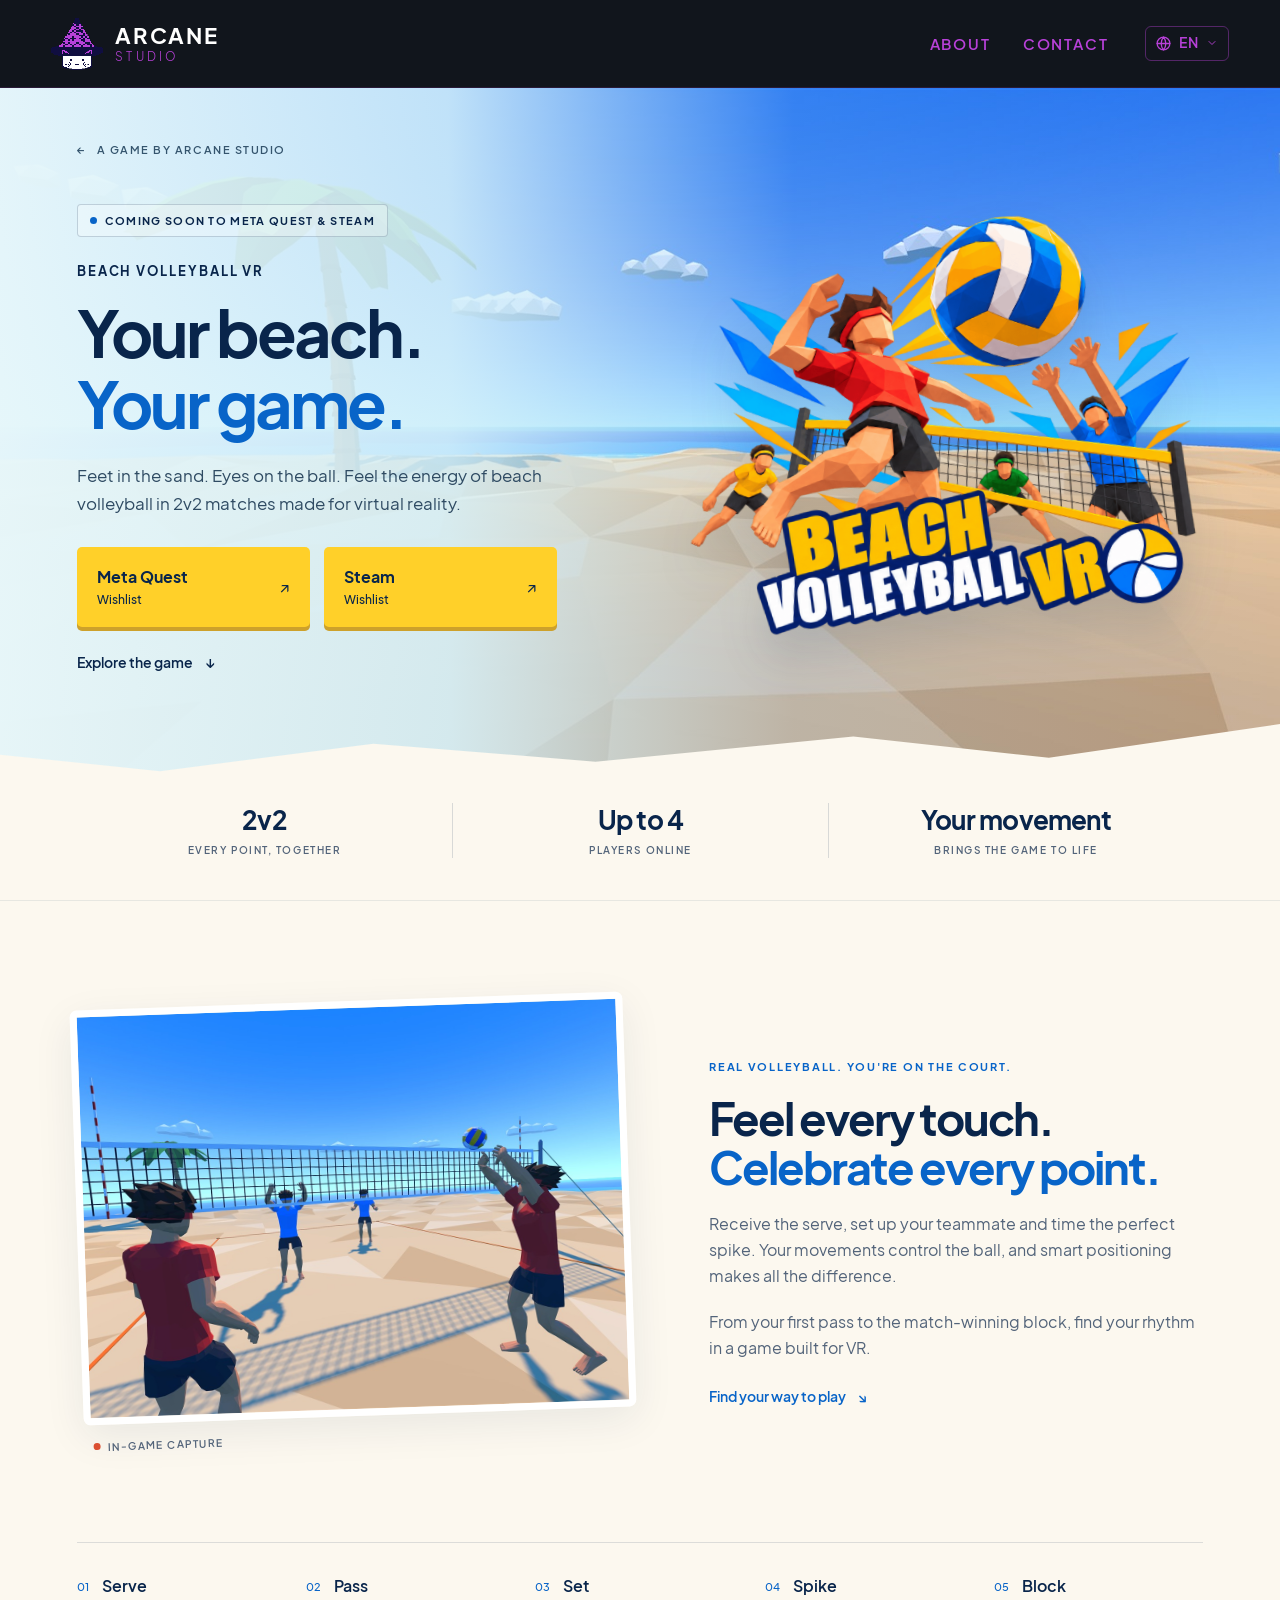
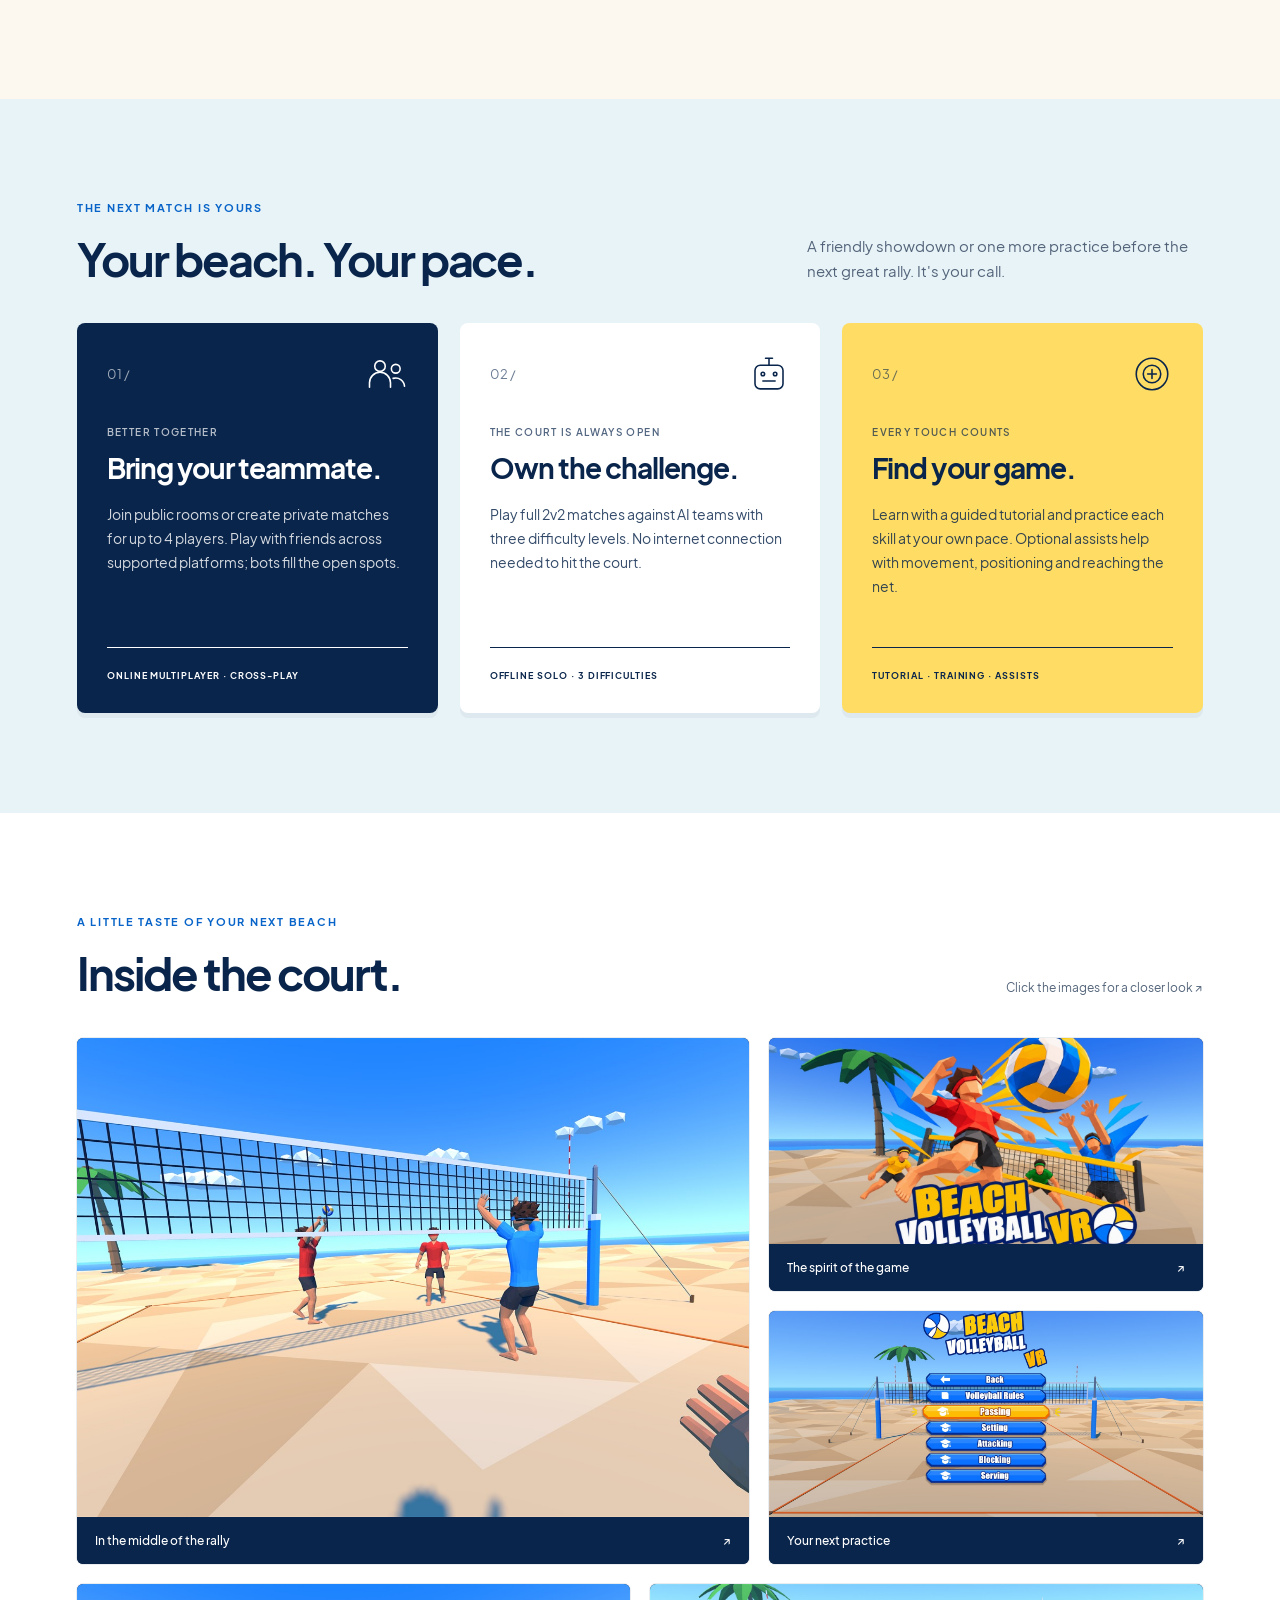
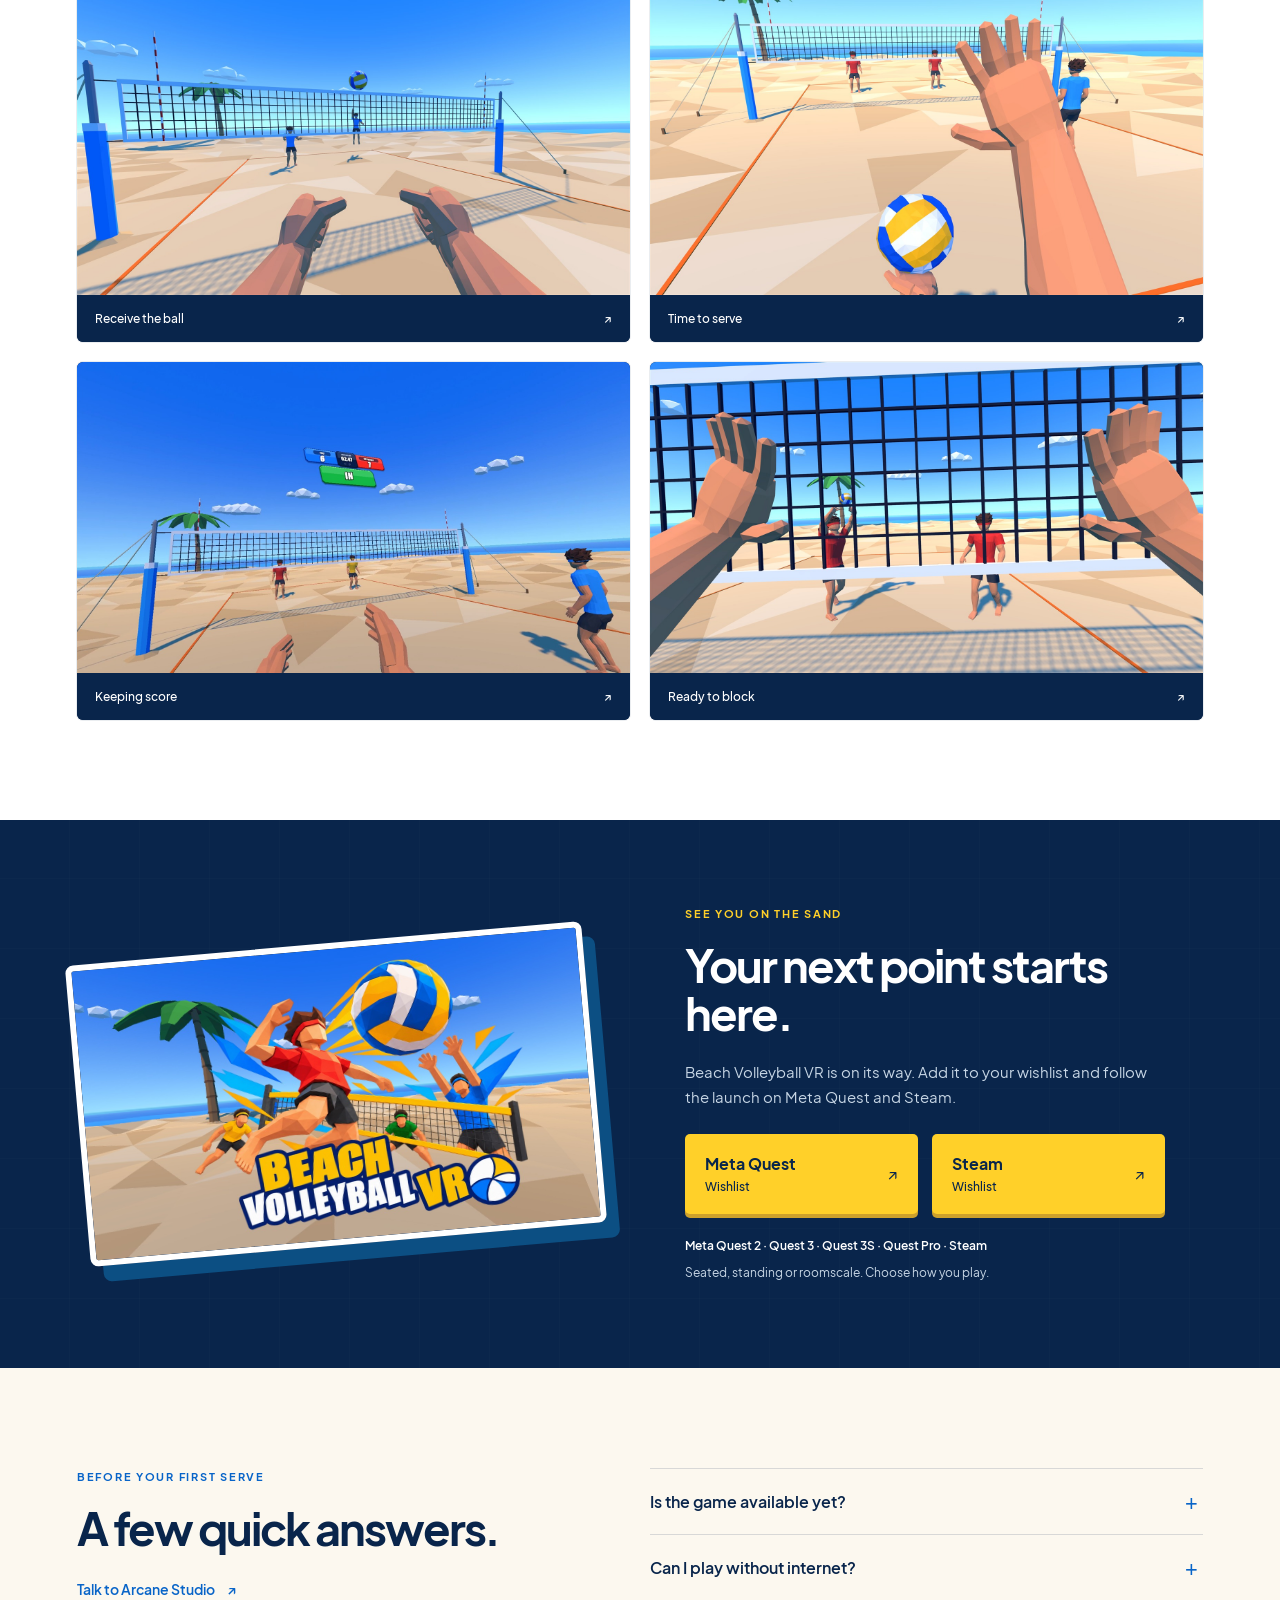
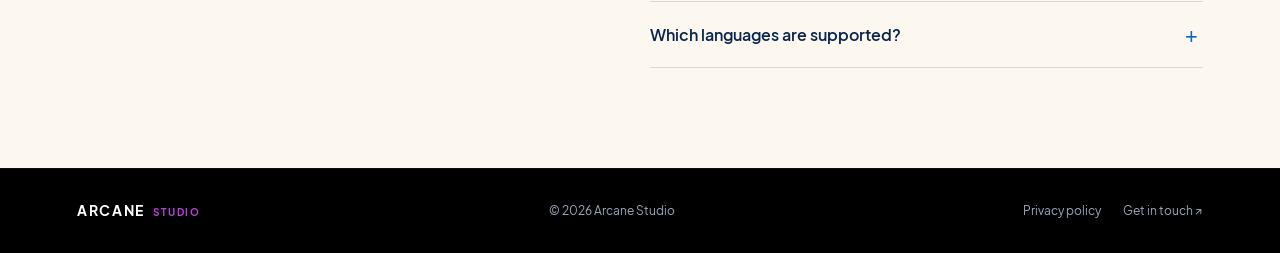
==== commit 879477cb: "fix steam button" ====
--- a/beachvolleyballvr/index.html
+++ b/beachvolleyballvr/index.html
@@ -110,8 +110,10 @@
             <p class="hero-tagline"><span data-i18n="hero_line_one">A praia é sua.</span><br /><span class="hero-accent" data-i18n="hero_line_two">O jogo também.</span></p>
             <p class="hero-description" data-i18n="hero_description">Pés na areia. Olhos na bola. Sinta a energia do vôlei de praia em partidas 2v2 feitas para a realidade virtual.</p>
             <div class="hero-actions">
-              <a class="beach-button button-yellow" href="https://www.meta.com/pt-br/experiences/beach-volleyball-vr/1376538408868746/" target="_blank" rel="noopener noreferrer"><span data-i18n="wishlist">Lista de desejos no Meta Quest</span><span aria-hidden="true">↗</span></a>
-              <a class="steam-link" href="https://store.steampowered.com/app/5415860/Beach_Volleyball_VR/" target="_blank" rel="noopener noreferrer"><span>Steam</span><span data-i18n="steam_wishlist">Lista de desejos</span></a>
+              <div class="store-actions">
+                <a class="store-button" href="https://www.meta.com/pt-br/experiences/beach-volleyball-vr/1376538408868746/" target="_blank" rel="noopener noreferrer"><span class="store-copy"><span class="store-name">Meta Quest</span><span class="store-label" data-i18n="wishlist">Lista de desejos</span></span><span aria-hidden="true">↗</span></a>
+                <a class="store-button" href="https://store.steampowered.com/app/5415860/Beach_Volleyball_VR/" target="_blank" rel="noopener noreferrer"><span class="store-copy"><span class="store-name">Steam</span><span class="store-label" data-i18n="wishlist">Lista de desejos</span></span><span aria-hidden="true">↗</span></a>
+              </div>
               <a class="text-link" href="#gameplay"><span data-i18n="explore">Conheça o jogo</span><span aria-hidden="true">↓</span></a>
             </div>
           </div>
@@ -180,7 +182,17 @@
       <section class="wishlist-section" id="wishlist" aria-labelledby="wishlist-title">
         <div class="beach-container wishlist-layout">
           <div class="wishlist-art"><img src="../assets/beachvolleyballvr/store-main.jpg" width="1232" height="706" alt="" loading="lazy" /></div>
-          <div class="wishlist-copy"><p class="eyebrow" data-i18n="wishlist_label">NOS VEMOS NA AREIA</p><h2 id="wishlist-title" data-i18n="wishlist_title">Seu próximo ponto começa aqui.</h2><p data-i18n="wishlist_body">Beach Volleyball VR está chegando. Adicione à sua lista de desejos e acompanhe o lançamento no Meta Quest.</p><div class="store-actions"><a class="beach-button button-yellow" href="https://www.meta.com/pt-br/experiences/beach-volleyball-vr/1376538408868746/" target="_blank" rel="noopener noreferrer"><span data-i18n="wishlist">Lista de desejos no Meta Quest</span><span aria-hidden="true">↗</span></a><a class="steam-link" href="https://store.steampowered.com/app/5415860/Beach_Volleyball_VR/" target="_blank" rel="noopener noreferrer"><span>Steam</span><span data-i18n="steam_wishlist">Lista de desejos</span></a></div><p class="platforms">Meta Quest 2 · Quest 3 · Quest 3S · Quest Pro</p><p class="play-styles" data-i18n="play_styles">Sentado, em pé ou em escala do cômodo. Você escolhe como jogar.</p></div>
+          <div class="wishlist-copy">
+            <p class="eyebrow" data-i18n="wishlist_label">NOS VEMOS NA AREIA</p>
+            <h2 id="wishlist-title" data-i18n="wishlist_title">Seu próximo ponto começa aqui.</h2>
+            <p data-i18n="wishlist_body">Beach Volleyball VR está chegando. Adicione à sua lista de desejos e acompanhe o lançamento no Meta Quest e na Steam.</p>
+            <div class="store-actions">
+              <a class="store-button" href="https://www.meta.com/pt-br/experiences/beach-volleyball-vr/1376538408868746/" target="_blank" rel="noopener noreferrer"><span class="store-copy"><span class="store-name">Meta Quest</span><span class="store-label" data-i18n="wishlist">Lista de desejos</span></span><span aria-hidden="true">↗</span></a>
+              <a class="store-button" href="https://store.steampowered.com/app/5415860/Beach_Volleyball_VR/" target="_blank" rel="noopener noreferrer"><span class="store-copy"><span class="store-name">Steam</span><span class="store-label" data-i18n="wishlist">Lista de desejos</span></span><span aria-hidden="true">↗</span></a>
+            </div>
+            <p class="platforms">Meta Quest 2 · Quest 3 · Quest 3S · Quest Pro · Steam</p>
+            <p class="play-styles" data-i18n="play_styles">Sentado, em pé ou em escala do cômodo. Você escolhe como jogar.</p>
+          </div>
         </div>
       </section>
       <section class="questions-section beach-section" aria-labelledby="questions-title">
--- a/css/beachvolleyballvr.css
+++ b/css/beachvolleyballvr.css
@@ -20,11 +20,15 @@
 .beach-page .hero-tagline{font-size:clamp(3rem,5.1vw,5.1rem);max-width:12ch}
 .hero-accent{color:var(--ocean)}
 .hero-description{font-size:1.05rem;max-width:42ch;margin-top:25px;color:#2f4b63}
-.hero-actions{display:flex;gap:1.2rem;align-items:center;flex-wrap:wrap;margin-top:30px}
-.beach-button{display:inline-flex;align-items:center;justify-content:center;gap:1.2rem;padding:1rem 1.25rem;border-radius:5px;font-size:.9rem;font-weight:700;line-height:1.3;box-shadow:0 4px 0 #cda12b;transition:transform .2s,box-shadow .2s}
-.button-yellow{background:var(--sun);color:var(--ink)}
-.steam-link{display:inline-flex;gap:.8rem;align-items:center;justify-content:center;min-height:51px;padding:.8rem 1rem;border:1px solid #09254b50;border-radius:5px;font-size:.87rem;font-weight:600;cursor:pointer;color:var(--ink)}.steam-link>span+span{font-size:.65rem;font-weight:400;opacity:.75}.wishlist-copy .steam-link{color:#fff;border-color:#ffffff70;margin-top:18px}.wishlist-copy .store-actions{display:flex;flex-wrap:wrap;gap:14px;align-items:center}.footer-links{display:flex;gap:22px}.footer-links a:hover{color:white}
-.beach-button:hover{transform:translateY(-3px);box-shadow:0 7px 0 #cda12b}
+.hero-actions{display:flex;flex-direction:column;align-items:flex-start;gap:18px;margin-top:30px}
+.store-actions{display:grid;grid-template-columns:repeat(2,minmax(0,1fr));gap:14px;width:100%;max-width:480px}
+.store-button{display:flex;align-items:center;justify-content:space-between;gap:12px;min-width:0;min-height:80px;padding:16px 20px;border-radius:5px;background:var(--sun);color:var(--ink);box-shadow:0 4px 0 #cda12b;line-height:1.3;transition:transform .2s,box-shadow .2s}
+.store-copy{display:flex;flex-direction:column;gap:5px;min-width:0}
+.store-name{font-size:1rem;font-weight:700}
+.store-label{font-size:.72rem;font-weight:500}
+.store-button>span:last-child{flex-shrink:0;font-size:1rem}
+.store-button:hover{transform:translateY(-3px);box-shadow:0 7px 0 #cda12b}
+.footer-links{display:flex;gap:22px}.footer-links a:hover{color:white}
 .text-link{display:inline-flex;gap:.75rem;align-items:center;font-size:.86rem;font-weight:600;padding-block:.5rem;line-height:1.4}
 .text-link:hover{text-decoration:underline;text-underline-offset:5px}
 .hero-art{position:relative;width:125%;margin-left:-8%;margin-top:32px;transform:rotate(-4deg)}
@@ -77,7 +81,7 @@
 .wishlist-art img{width:100%}
 .wishlist-copy .eyebrow{color:var(--sun)}.wishlist-copy h2{max-width:14ch}
 .wishlist-copy>p:not(.eyebrow){color:#c7d6e5;margin-top:22px;font-size:.95rem;max-width:44ch}
-.wishlist-copy .beach-button{margin-top:25px}.wishlist-copy .platforms{font-size:.72rem!important;color:#fff!important;font-weight:600}
+.wishlist-copy .store-actions{margin-top:25px}.wishlist-copy .platforms{font-size:.72rem!important;color:#fff!important;font-weight:600}
 .wishlist-copy .play-styles{font-size:.73rem!important;margin-top:8px!important}
 .questions-grid{display:grid;grid-template-columns:1fr 1.2fr;gap:10%}
 .questions-grid .text-link{margin-top:20px}
@@ -96,5 +100,5 @@
 @media(min-width:1600px){.hero-layout{min-height:760px}.hero-art{width:135%;margin-left:-10%}}
 @media(max-width:1050px){.hero-layout{min-height:640px;grid-template-columns:1fr 1fr}.hero-art{width:135%;margin-left:-10%}.hero-actions{gap:16px}.gameplay-grid{gap:6%}.mode-card{padding:24px}.beach-page h3{font-size:1.5rem}.movement-strip>span{gap:8px;font-size:.9rem}.beach-section{padding-block:80px}}
 @media(max-width:760px){.beach-container{width:88%}.hero-layout{grid-template-columns:1fr;padding-top:28px;padding-bottom:70px;gap:5px}.back-link{margin-bottom:28px}.release-tag{margin-bottom:20px}.beach-page .hero-tagline{font-size:clamp(2.9rem,8vw,4.2rem);max-width:none}.hero-description{max-width:40ch}.hero-art{width:105%;max-width:600px;margin:8px auto 15px;transform:rotate(-3deg)}.hero-scene{background-position:62% bottom}.hero-scene:after{background:linear-gradient(180deg,#d9f1f9f5,#d9f1f9db 48%,#d9f1f933 75%,transparent)}.facts-grid strong{font-size:1.25rem}.facts-grid p>span{font-size:.54rem;letter-spacing:.08em}.quick-facts{padding-block:12px 30px}.beach-section{padding-block:64px}.gameplay-grid{grid-template-columns:1fr;gap:35px}.gameplay-photo{margin:0 12px 10px 0;max-width:600px}.gameplay-photo>img{aspect-ratio:16/10}.section-copy>p:not(.eyebrow){max-width:unset}.movement-strip{margin-top:40px;gap:18px 12px;grid-template-columns:repeat(3,1fr)}.movement-strip>span{font-size:.85rem}.section-heading{display:block;margin-bottom:30px}.section-heading>p{margin-top:22px;max-width:45ch}.mode-grid{grid-template-columns:1fr;gap:18px}.mode-card{min-height:0;padding:28px}.mode-top{margin-bottom:20px}.mode-card>p:not(.mode-kicker){margin-top:15px;max-width:60ch}.mode-bottom{padding-top:18px}.gallery-hint{display:block;margin-top:18px}.gallery-grid{grid-template-columns:1fr 1fr;grid-template-rows:auto auto;gap:14px}.gallery-more{gap:14px;margin-top:14px}.gallery-featured{grid-column:span 2;grid-row:auto}.gallery-featured img{aspect-ratio:16/9;width:100%}.gallery-item img{aspect-ratio:16/10}.gallery-item>span{font-size:.7rem;padding:12px}.wishlist-layout{grid-template-columns:1fr;gap:40px}.wishlist-section{padding-block:64px}.wishlist-art{max-width:500px;width:90%;margin:0 auto 12px}.wishlist-copy h2{max-width:17ch}.questions-grid{grid-template-columns:1fr;gap:28px}.beach-footer{flex-wrap:wrap;gap:18px}.image-dialog{padding:8px}.hero-art>img{filter:drop-shadow(0 15px 15px #123d6c24)}}
-@media(max-width:430px){.gallery-more{grid-template-columns:1fr}.beach-page .site-header{padding-inline:4%}.beach-page .logo{gap:.4rem}.beach-page .logo img{width:2.1rem;height:2.1rem}.beach-page .logo-text .brand{font-size:.9rem}.beach-page .logo-text .studio{font-size:.57rem}.beach-page .nav{gap:.7rem}.beach-page .nav a{font-size:.62rem;letter-spacing:.07em}.beach-page .lang-toggle{font-size:.68rem}.hero-actions{display:grid;grid-template-columns:1fr 1fr;gap:14px 12px;align-items:center}.hero-actions>.beach-button{grid-column:span 2;justify-self:start}.hero-actions>.steam-link{justify-self:start}.beach-page .hero-tagline{font-size:2.55rem}.hero-art{width:112%;margin-left:-6%}.facts-grid p{padding-inline:8px}.facts-grid strong{font-size:1.05rem}.facts-grid p>span{font-size:.48rem}.movement-strip{grid-template-columns:repeat(2,1fr)}.beach-page h2{font-size:2.05rem}.beach-footer p{order:3;width:100%}.beach-button{font-size:.82rem;padding:1rem}.gallery-item>span{font-size:.64rem;gap:5px}}
+@media(max-width:430px){.gallery-more{grid-template-columns:1fr}.beach-page .site-header{padding-inline:4%}.beach-page .logo{gap:.4rem}.beach-page .logo img{width:2.1rem;height:2.1rem}.beach-page .logo-text .brand{font-size:.9rem}.beach-page .logo-text .studio{font-size:.57rem}.beach-page .nav{gap:.7rem}.beach-page .nav a{font-size:.62rem;letter-spacing:.07em}.beach-page .lang-toggle{font-size:.68rem}.store-actions{gap:12px}.store-button{padding:14px 12px;gap:8px}.store-label{font-size:.68rem}.beach-page .hero-tagline{font-size:2.55rem}.hero-art{width:112%;margin-left:-6%}.facts-grid p{padding-inline:8px}.facts-grid strong{font-size:1.05rem}.facts-grid p>span{font-size:.48rem}.movement-strip{grid-template-columns:repeat(2,1fr)}.beach-page h2{font-size:2.05rem}.beach-footer p{order:3;width:100%}.gallery-item>span{font-size:.64rem;gap:5px}}
 @media(prefers-reduced-motion:reduce){html{scroll-behavior:auto}.beach-page *,.beach-page *:before,.beach-page *:after{animation:none!important;transition:none!important}}
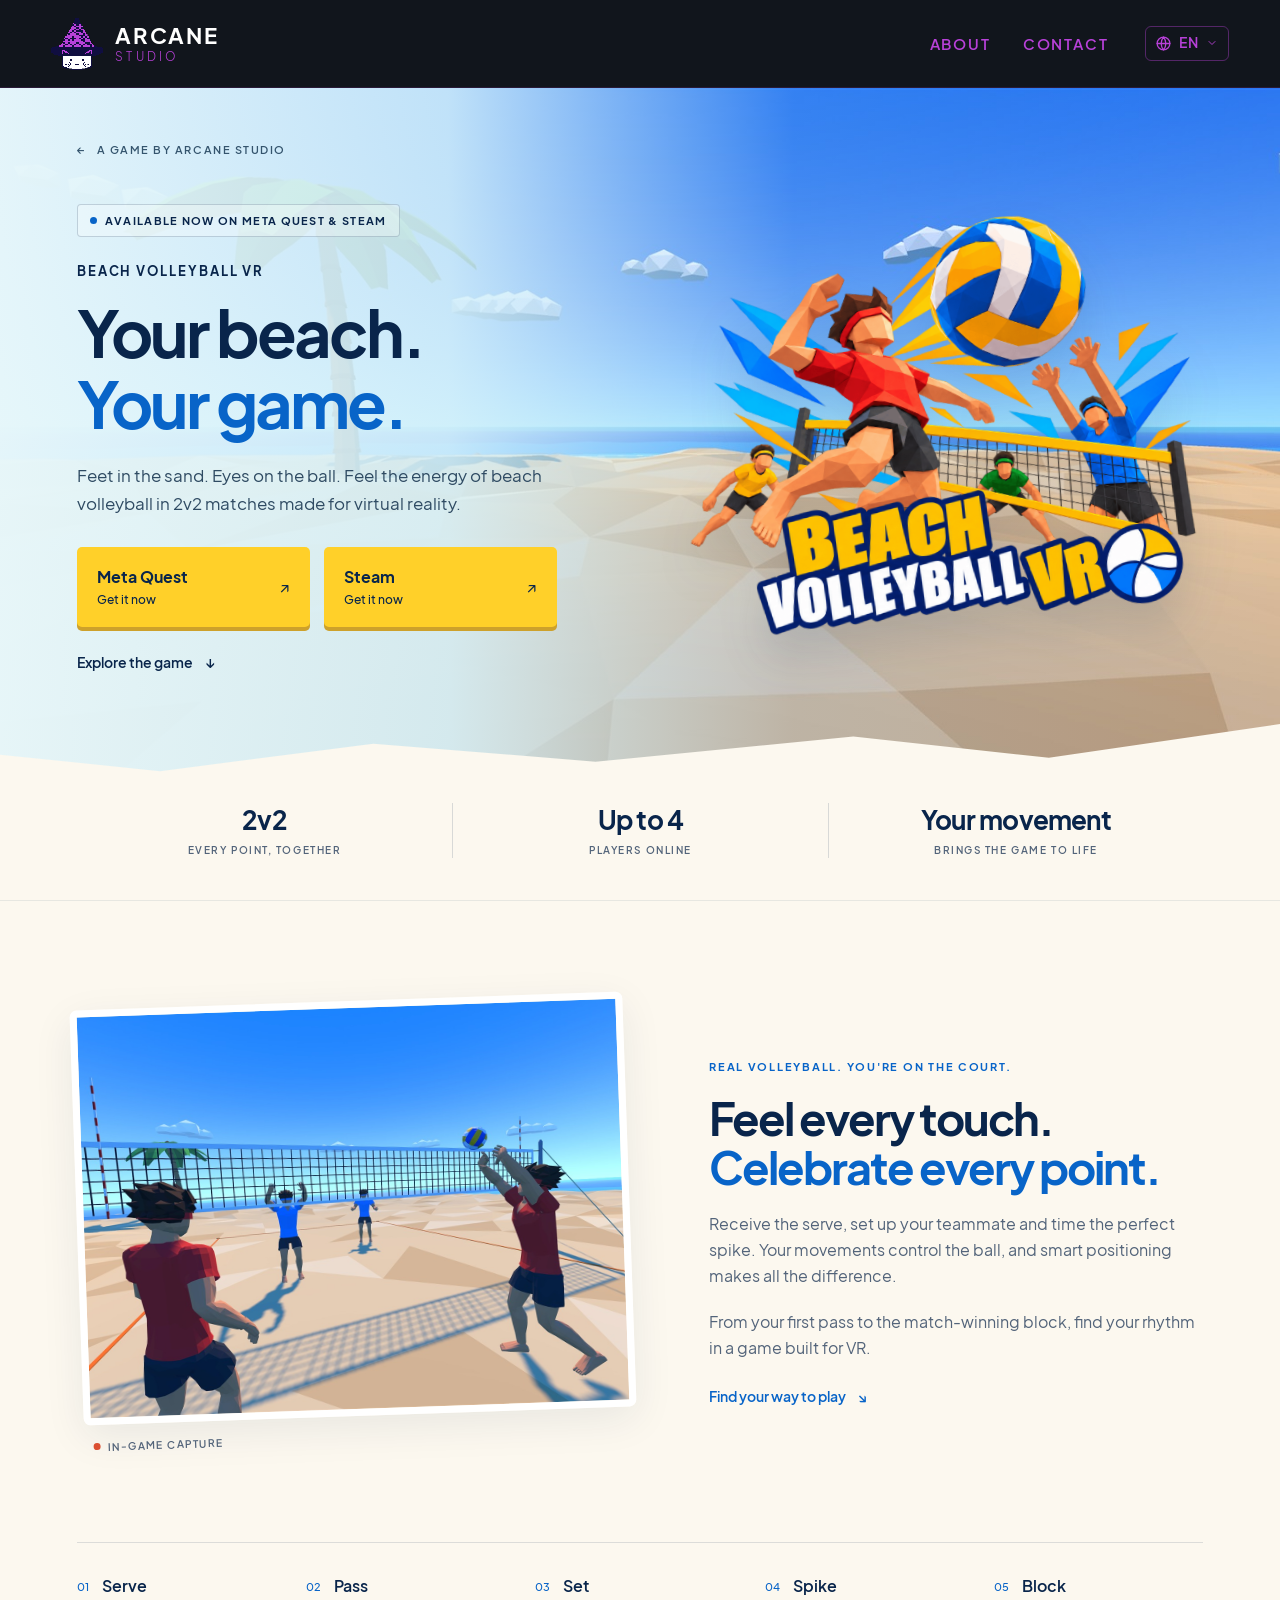
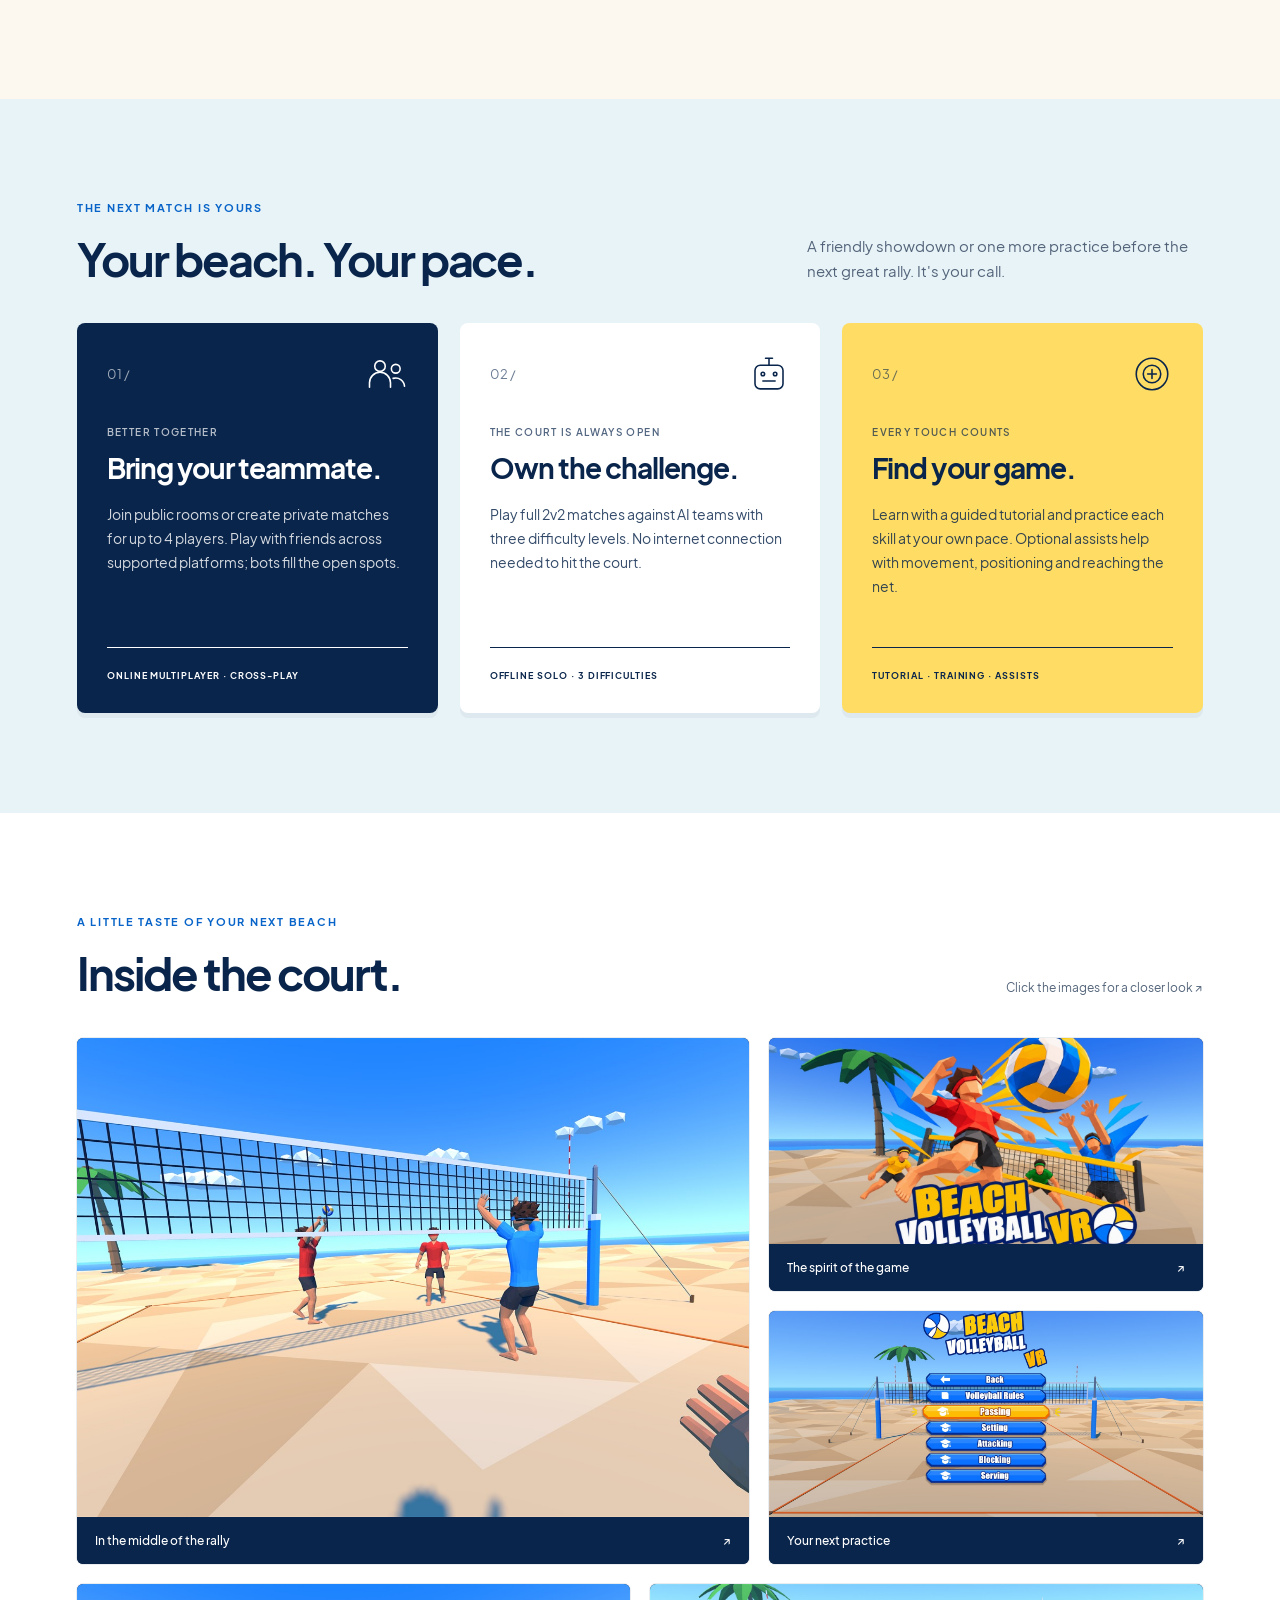
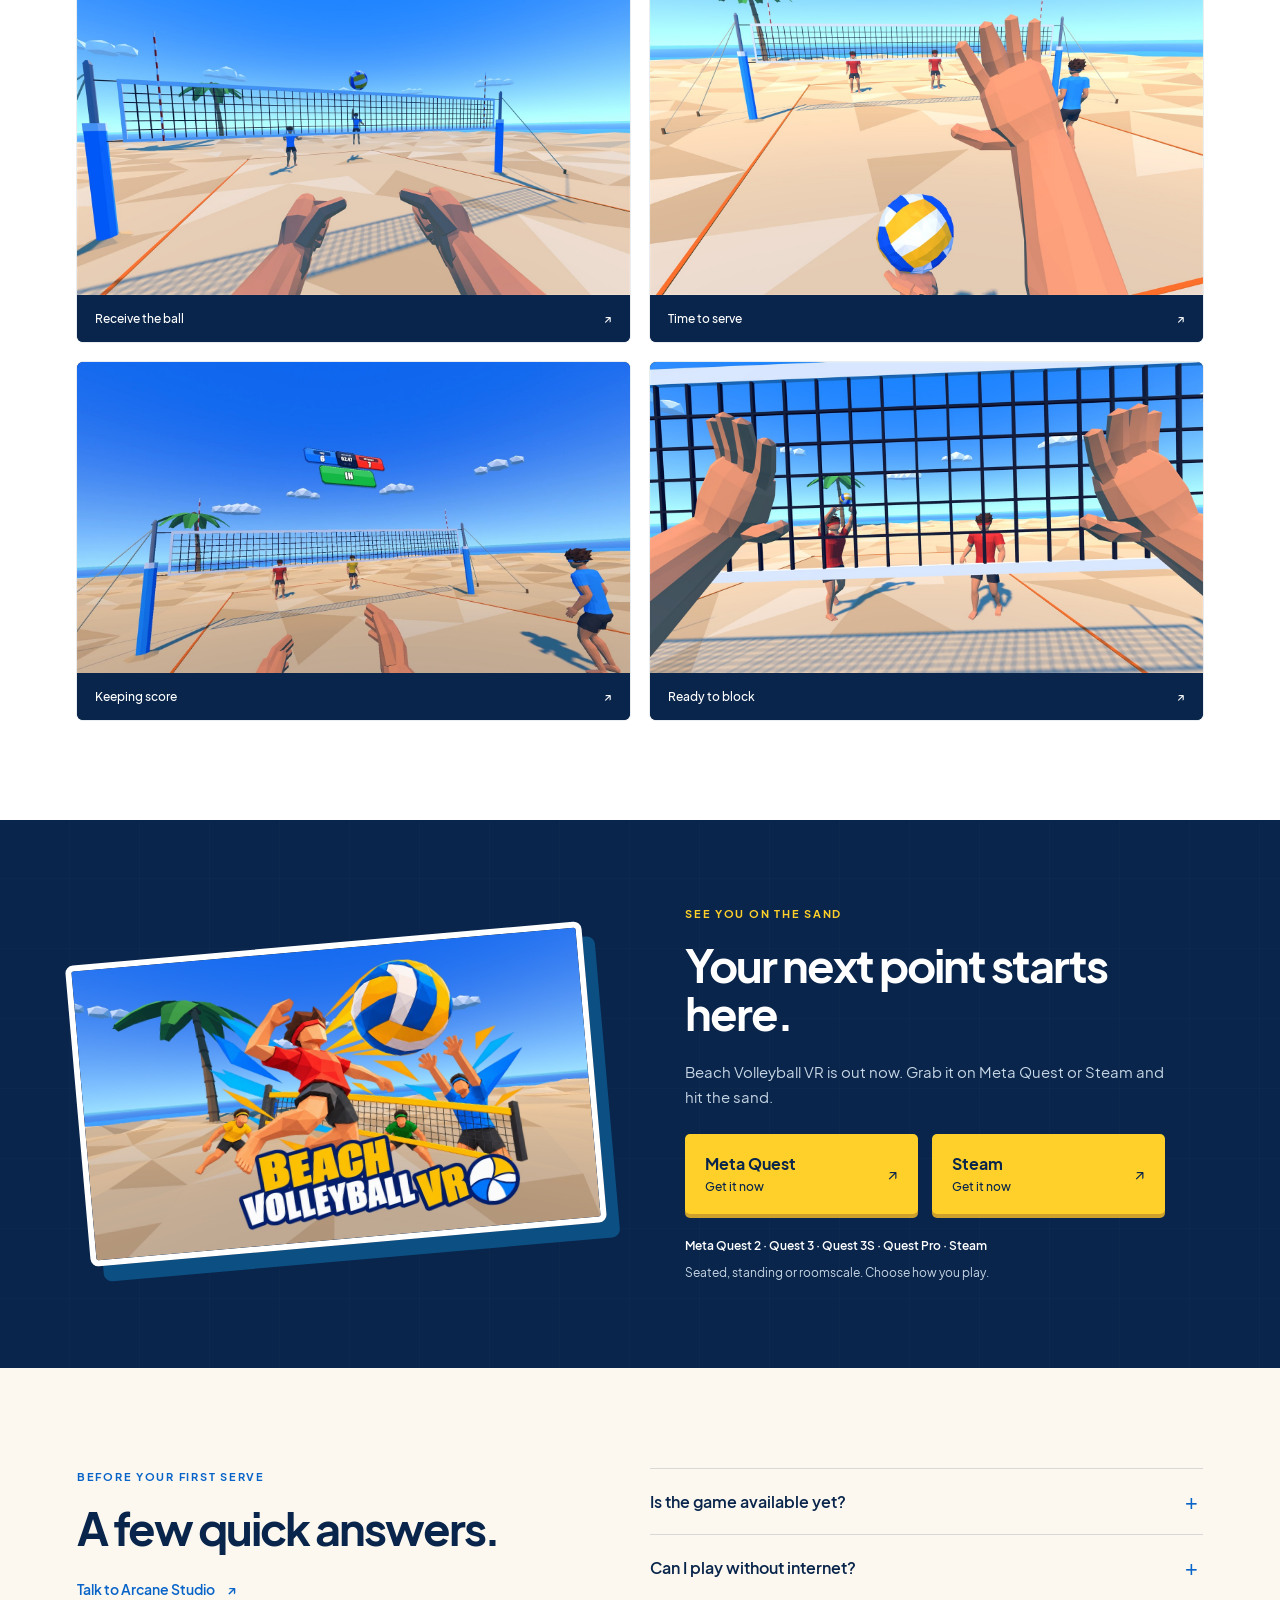
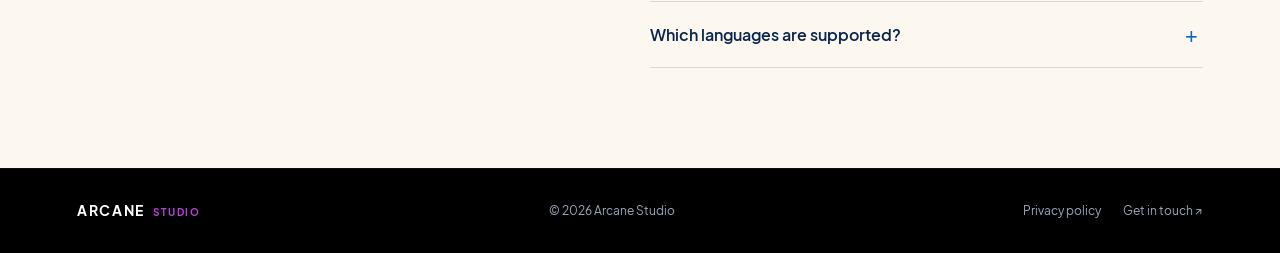
==== commit b4df670f: "Update Beach Volleyball VR page: game is released on Meta Quest and Steam Replace 'coming soon' copy" ====
--- a/beachvolleyballvr/index.html
+++ b/beachvolleyballvr/index.html
@@ -6,9 +6,9 @@
     <meta name="theme-color" content="#09254b" />
     <title data-i18n="page_title">Beach Volleyball VR — Vôlei de praia em VR | Arcane Studio</title>
     <meta name="robots" content="index, follow, max-image-preview:large" />
-    <meta name="description" data-i18n-content="meta_description" content="Entre na quadra em Beach Volleyball VR. Vôlei de praia 2v2, multiplayer online, partidas solo e treino em realidade virtual. Em breve no Meta Quest e na Steam." />
+    <meta name="description" data-i18n-content="meta_description" content="Entre na quadra em Beach Volleyball VR. Vôlei de praia 2v2, multiplayer online, partidas solo e treino em realidade virtual. Disponível agora no Meta Quest e na Steam." />
     <meta property="og:title" content="Beach Volleyball VR | Arcane Studio" />
-    <meta property="og:description" data-i18n-content="meta_description" content="Entre na quadra em Beach Volleyball VR. Vôlei de praia 2v2, multiplayer online, partidas solo e treino em realidade virtual. Em breve no Meta Quest e na Steam." />
+    <meta property="og:description" data-i18n-content="meta_description" content="Entre na quadra em Beach Volleyball VR. Vôlei de praia 2v2, multiplayer online, partidas solo e treino em realidade virtual. Disponível agora no Meta Quest e na Steam." />
     <meta property="og:site_name" content="Arcane Studio" />
     <meta property="og:locale" data-i18n-content="social_locale" content="pt_BR" />
     <meta property="og:type" content="website" />
@@ -19,7 +19,7 @@
     <meta property="og:image:alt" data-i18n-content="social_image_alt" content="Arte oficial de Beach Volleyball VR com jogadores e uma bola de vôlei na praia" />
     <meta name="twitter:card" content="summary_large_image" />
     <meta name="twitter:title" content="Beach Volleyball VR | Arcane Studio" />
-    <meta name="twitter:description" data-i18n-content="meta_description" content="Entre na quadra em Beach Volleyball VR. Vôlei de praia 2v2, multiplayer online, partidas solo e treino em realidade virtual. Em breve no Meta Quest e na Steam." />
+    <meta name="twitter:description" data-i18n-content="meta_description" content="Entre na quadra em Beach Volleyball VR. Vôlei de praia 2v2, multiplayer online, partidas solo e treino em realidade virtual. Disponível agora no Meta Quest e na Steam." />
     <meta name="twitter:image" content="https://arcanestudio.dev.br/assets/beachvolleyballvr/store-main.jpg" />
     <meta name="twitter:image:alt" data-i18n-content="social_image_alt" content="Arte oficial de Beach Volleyball VR com jogadores e uma bola de vôlei na praia" />
     <link rel="canonical" href="https://arcanestudio.dev.br/beachvolleyballvr/" />
@@ -60,7 +60,7 @@
             "@id": "https://arcanestudio.dev.br/beachvolleyballvr/#game",
             "name": "Beach Volleyball VR",
             "url": "https://arcanestudio.dev.br/beachvolleyballvr/",
-            "description": "Jogo de vôlei de praia em realidade virtual com partidas 2v2, multiplayer online para até quatro jogadores, partidas solo offline contra IA e treino guiado. Em breve no Meta Quest e na Steam.",
+            "description": "Jogo de vôlei de praia em realidade virtual com partidas 2v2, multiplayer online para até quatro jogadores, partidas solo offline contra IA e treino guiado. Disponível agora no Meta Quest e na Steam.",
             "genre": ["Sports", "Volleyball"],
             "applicationCategory": "GameApplication",
             "gamePlatform": ["Meta Quest 2", "Meta Quest 3", "Meta Quest 3S", "Meta Quest Pro", "Steam"],
@@ -105,14 +105,14 @@
         <div class="beach-container hero-layout">
           <div class="beach-hero-copy">
             <a class="back-link" href="../"><span aria-hidden="true">←</span> <span data-i18n="back">UM JOGO DA ARCANE STUDIO</span></a>
-            <p class="release-tag"><span class="status-dot" aria-hidden="true"></span><span data-i18n="release">EM BREVE NO META QUEST E NA STEAM</span></p>
+            <p class="release-tag"><span class="status-dot" aria-hidden="true"></span><span data-i18n="release">DISPONÍVEL AGORA NO META QUEST E NA STEAM</span></p>
             <h1 class="game-name" id="game-title">BEACH VOLLEYBALL VR</h1>
             <p class="hero-tagline"><span data-i18n="hero_line_one">A praia é sua.</span><br /><span class="hero-accent" data-i18n="hero_line_two">O jogo também.</span></p>
             <p class="hero-description" data-i18n="hero_description">Pés na areia. Olhos na bola. Sinta a energia do vôlei de praia em partidas 2v2 feitas para a realidade virtual.</p>
             <div class="hero-actions">
               <div class="store-actions">
-                <a class="store-button" href="https://www.meta.com/pt-br/experiences/beach-volleyball-vr/1376538408868746/" target="_blank" rel="noopener noreferrer"><span class="store-copy"><span class="store-name">Meta Quest</span><span class="store-label" data-i18n="wishlist">Lista de desejos</span></span><span aria-hidden="true">↗</span></a>
-                <a class="store-button" href="https://store.steampowered.com/app/5415860/Beach_Volleyball_VR/" target="_blank" rel="noopener noreferrer"><span class="store-copy"><span class="store-name">Steam</span><span class="store-label" data-i18n="wishlist">Lista de desejos</span></span><span aria-hidden="true">↗</span></a>
+                <a class="store-button" href="https://www.meta.com/pt-br/experiences/beach-volleyball-vr/1376538408868746/" target="_blank" rel="noopener noreferrer"><span class="store-copy"><span class="store-name">Meta Quest</span><span class="store-label" data-i18n="get_game">Baixe agora</span></span><span aria-hidden="true">↗</span></a>
+                <a class="store-button" href="https://store.steampowered.com/app/5415860/Beach_Volleyball_VR/" target="_blank" rel="noopener noreferrer"><span class="store-copy"><span class="store-name">Steam</span><span class="store-label" data-i18n="get_game">Baixe agora</span></span><span aria-hidden="true">↗</span></a>
               </div>
               <a class="text-link" href="#gameplay"><span data-i18n="explore">Conheça o jogo</span><span aria-hidden="true">↓</span></a>
             </div>
@@ -185,10 +185,10 @@
           <div class="wishlist-copy">
             <p class="eyebrow" data-i18n="wishlist_label">NOS VEMOS NA AREIA</p>
             <h2 id="wishlist-title" data-i18n="wishlist_title">Seu próximo ponto começa aqui.</h2>
-            <p data-i18n="wishlist_body">Beach Volleyball VR está chegando. Adicione à sua lista de desejos e acompanhe o lançamento no Meta Quest e na Steam.</p>
+            <p data-i18n="wishlist_body">Beach Volleyball VR já está disponível. Baixe no Meta Quest ou na Steam e entre na areia.</p>
             <div class="store-actions">
-              <a class="store-button" href="https://www.meta.com/pt-br/experiences/beach-volleyball-vr/1376538408868746/" target="_blank" rel="noopener noreferrer"><span class="store-copy"><span class="store-name">Meta Quest</span><span class="store-label" data-i18n="wishlist">Lista de desejos</span></span><span aria-hidden="true">↗</span></a>
-              <a class="store-button" href="https://store.steampowered.com/app/5415860/Beach_Volleyball_VR/" target="_blank" rel="noopener noreferrer"><span class="store-copy"><span class="store-name">Steam</span><span class="store-label" data-i18n="wishlist">Lista de desejos</span></span><span aria-hidden="true">↗</span></a>
+              <a class="store-button" href="https://www.meta.com/pt-br/experiences/beach-volleyball-vr/1376538408868746/" target="_blank" rel="noopener noreferrer"><span class="store-copy"><span class="store-name">Meta Quest</span><span class="store-label" data-i18n="get_game">Baixe agora</span></span><span aria-hidden="true">↗</span></a>
+              <a class="store-button" href="https://store.steampowered.com/app/5415860/Beach_Volleyball_VR/" target="_blank" rel="noopener noreferrer"><span class="store-copy"><span class="store-name">Steam</span><span class="store-label" data-i18n="get_game">Baixe agora</span></span><span aria-hidden="true">↗</span></a>
             </div>
             <p class="platforms">Meta Quest 2 · Quest 3 · Quest 3S · Quest Pro · Steam</p>
             <p class="play-styles" data-i18n="play_styles">Sentado, em pé ou em escala do cômodo. Você escolhe como jogar.</p>
@@ -197,7 +197,7 @@
       </section>
       <section class="questions-section beach-section" aria-labelledby="questions-title">
         <div class="beach-container questions-grid"><div><p class="eyebrow" data-i18n="questions_label">ANTES DO PRIMEIRO SAQUE</p><h2 id="questions-title" data-i18n="questions_title">Dúvidas rápidas.</h2><a class="text-link blue-text" href="mailto:arcane2dstudio@gmail.com"><span data-i18n="contact_us">Fale com a Arcane Studio</span><span aria-hidden="true">↗</span></a></div><div class="questions-list">
-          <details><summary data-i18n="faq_release_q">O jogo já está disponível?</summary><p data-i18n="faq_release_a">Ainda não. Beach Volleyball VR está listado como “Em breve” no Meta Quest. Acompanhe a página da loja para novidades sobre o lançamento.</p></details>
+          <details><summary data-i18n="faq_release_q">O jogo já está disponível?</summary><p data-i18n="faq_release_a">Sim! Beach Volleyball VR já está disponível no Meta Quest e na Steam. Acesse a página da sua plataforma para baixar o jogo.</p></details>
           <details><summary data-i18n="faq_offline_q">Posso jogar sem internet?</summary><p data-i18n="faq_offline_a">Sim. As partidas solo contra a IA funcionam offline. Para jogar multiplayer online, é necessária uma conexão com a internet.</p></details>
           <details><summary data-i18n="faq_languages_q">Quais idiomas são compatíveis?</summary><p data-i18n="faq_languages_a">Português (Brasil), inglês, espanhol (Espanha), francês (França), alemão, japonês e chinês (China).</p></details>
         </div></div>
